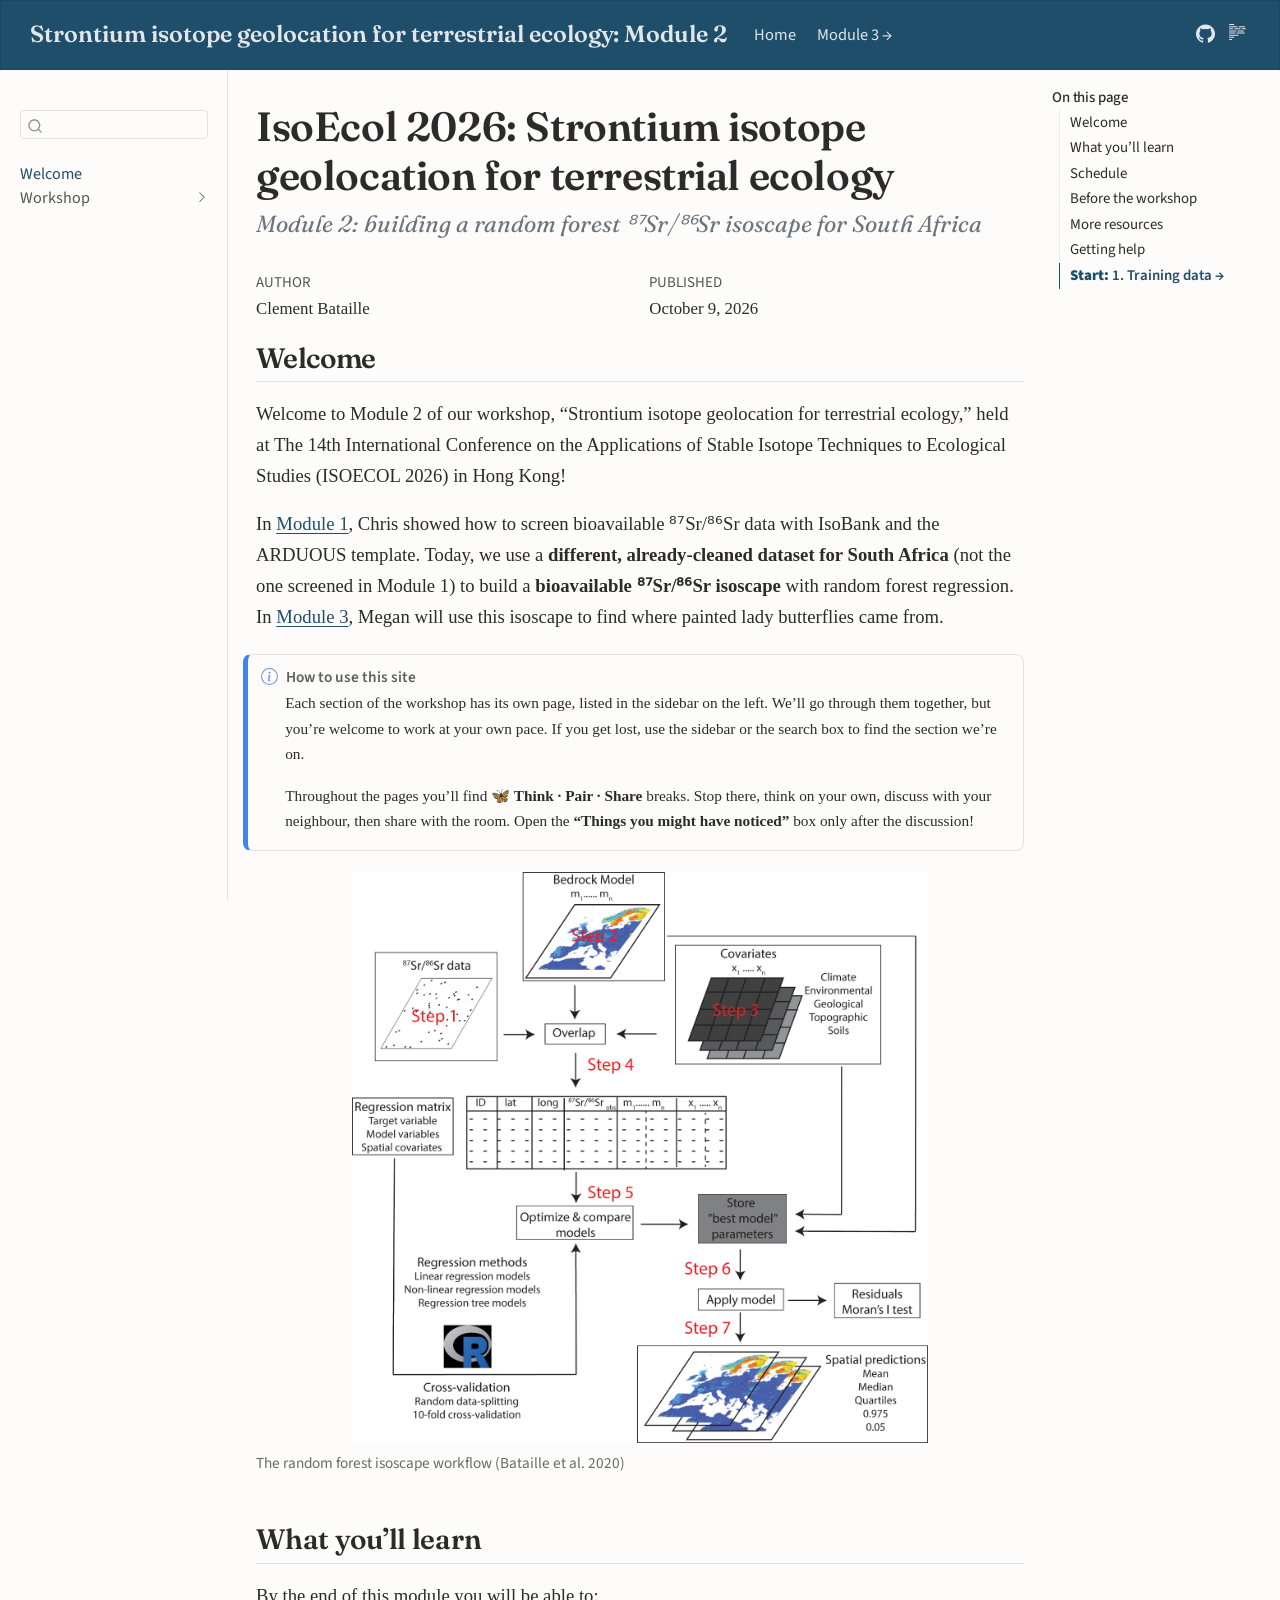
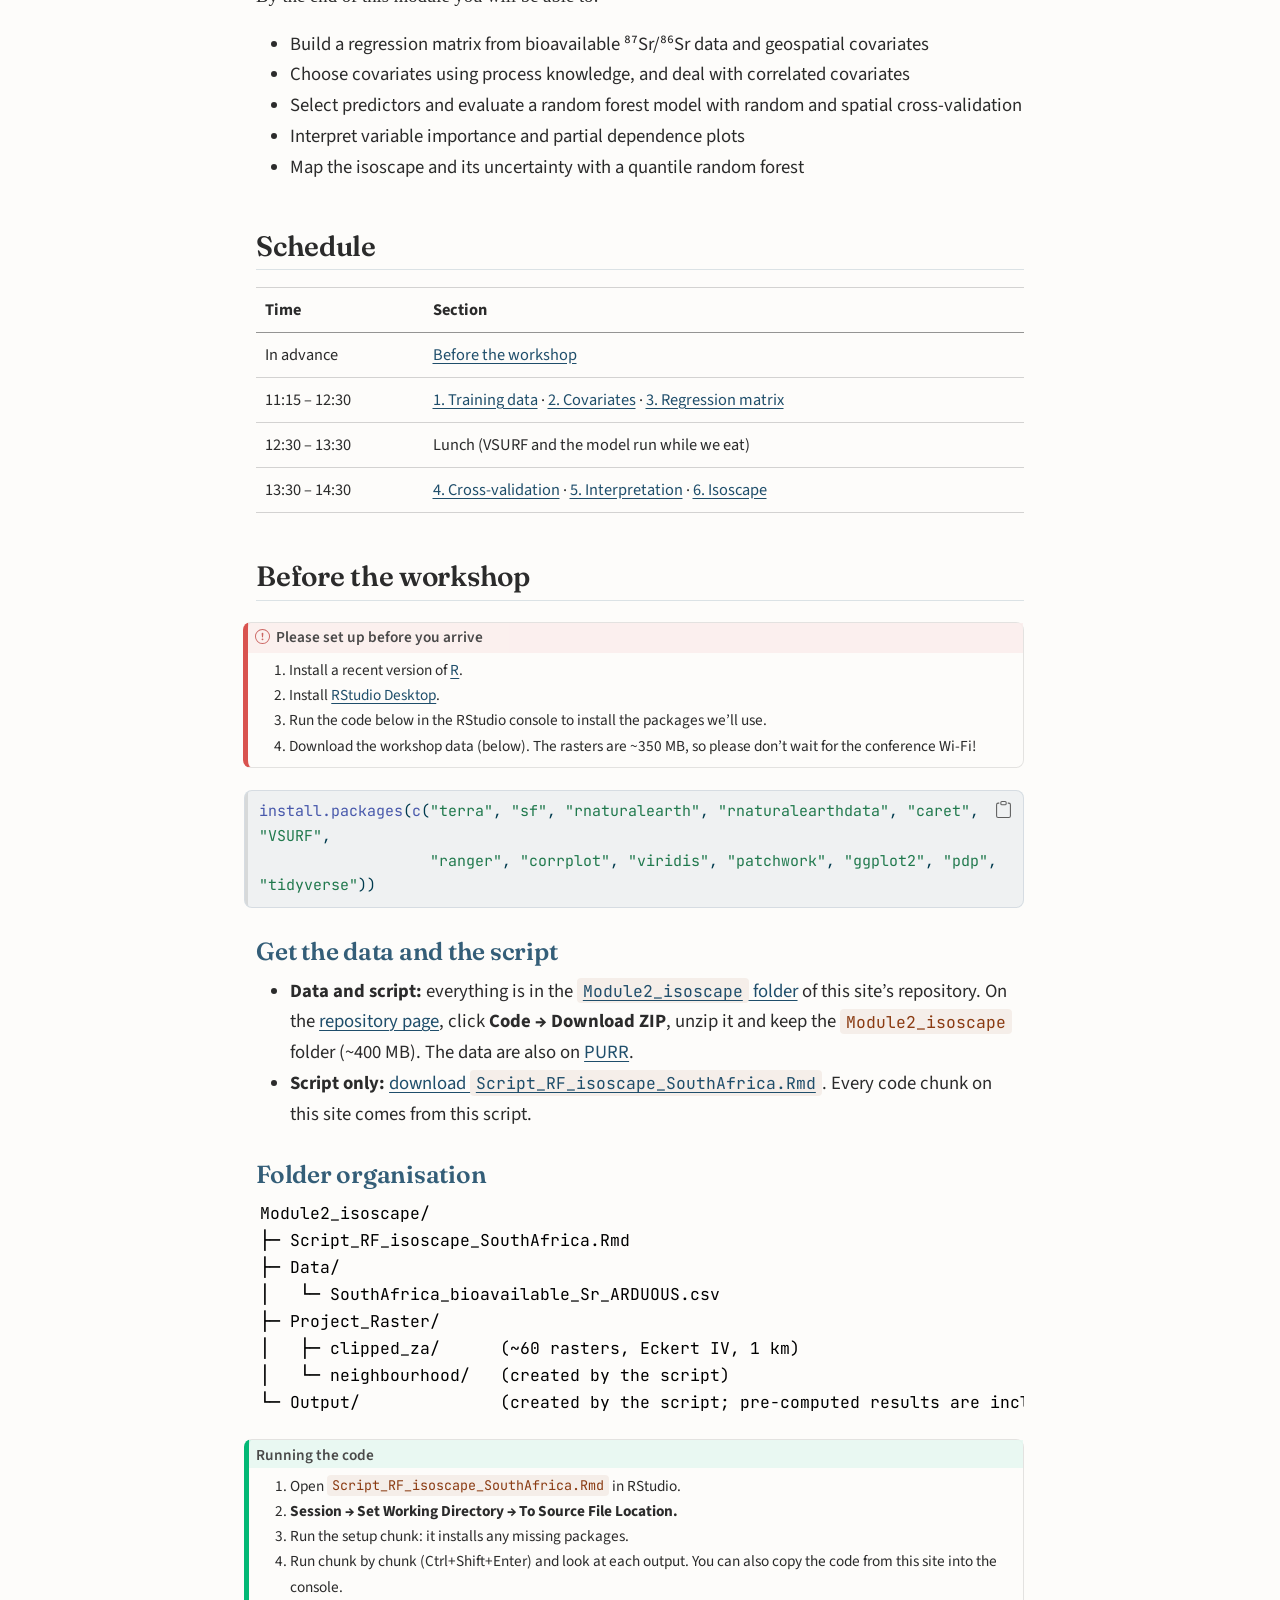
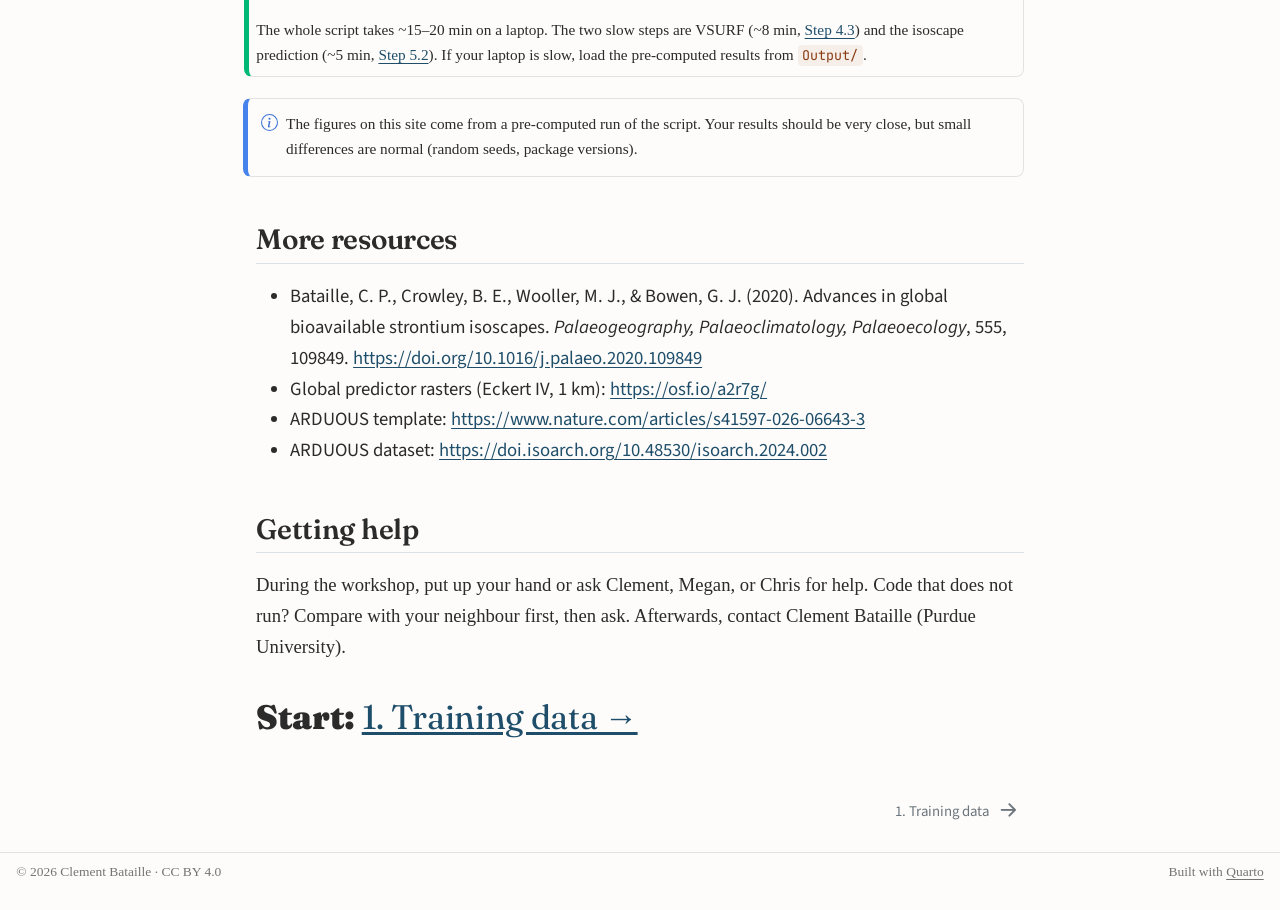
==== docs/index.html @ e9a9e2a6 "Clarify that Module 2 uses its own South Africa dataset, not the Module 1 product Link to Chris's Mo" ====
<!DOCTYPE html>
<html xmlns="http://www.w3.org/1999/xhtml" lang="en" xml:lang="en"><head>

<meta charset="utf-8">
<meta name="generator" content="quarto-1.6.42">

<meta name="viewport" content="width=device-width, initial-scale=1.0, user-scalable=yes">

<meta name="author" content="Clement Bataille">
<meta name="dcterms.date" content="2026-10-09">

<title>IsoEcol 2026: Strontium isotope geolocation for terrestrial ecology – Strontium isotope geolocation for terrestrial ecology: Module 2</title>
<style>
code{white-space: pre-wrap;}
span.smallcaps{font-variant: small-caps;}
div.columns{display: flex; gap: min(4vw, 1.5em);}
div.column{flex: auto; overflow-x: auto;}
div.hanging-indent{margin-left: 1.5em; text-indent: -1.5em;}
ul.task-list{list-style: none;}
ul.task-list li input[type="checkbox"] {
  width: 0.8em;
  margin: 0 0.8em 0.2em -1em; /* quarto-specific, see https://github.com/quarto-dev/quarto-cli/issues/4556 */ 
  vertical-align: middle;
}
/* CSS for syntax highlighting */
pre > code.sourceCode { white-space: pre; position: relative; }
pre > code.sourceCode > span { line-height: 1.25; }
pre > code.sourceCode > span:empty { height: 1.2em; }
.sourceCode { overflow: visible; }
code.sourceCode > span { color: inherit; text-decoration: inherit; }
div.sourceCode { margin: 1em 0; }
pre.sourceCode { margin: 0; }
@media screen {
div.sourceCode { overflow: auto; }
}
@media print {
pre > code.sourceCode { white-space: pre-wrap; }
pre > code.sourceCode > span { display: inline-block; text-indent: -5em; padding-left: 5em; }
}
pre.numberSource code
  { counter-reset: source-line 0; }
pre.numberSource code > span
  { position: relative; left: -4em; counter-increment: source-line; }
pre.numberSource code > span > a:first-child::before
  { content: counter(source-line);
    position: relative; left: -1em; text-align: right; vertical-align: baseline;
    border: none; display: inline-block;
    -webkit-touch-callout: none; -webkit-user-select: none;
    -khtml-user-select: none; -moz-user-select: none;
    -ms-user-select: none; user-select: none;
    padding: 0 4px; width: 4em;
  }
pre.numberSource { margin-left: 3em;  padding-left: 4px; }
div.sourceCode
  {   }
@media screen {
pre > code.sourceCode > span > a:first-child::before { text-decoration: underline; }
}
</style>


<script src="site_libs/quarto-nav/quarto-nav.js"></script>
<script src="site_libs/quarto-nav/headroom.min.js"></script>
<script src="site_libs/clipboard/clipboard.min.js"></script>
<script src="site_libs/quarto-search/autocomplete.umd.js"></script>
<script src="site_libs/quarto-search/fuse.min.js"></script>
<script src="site_libs/quarto-search/quarto-search.js"></script>
<meta name="quarto:offset" content="./">
<link href="./01-training-data.html" rel="next">
<script src="site_libs/quarto-html/quarto.js"></script>
<script src="site_libs/quarto-html/popper.min.js"></script>
<script src="site_libs/quarto-html/tippy.umd.min.js"></script>
<script src="site_libs/quarto-html/anchor.min.js"></script>
<link href="site_libs/quarto-html/tippy.css" rel="stylesheet">
<link href="site_libs/quarto-html/quarto-syntax-highlighting-b2d9fb69a705f84b18c767c904a7c72d.css" rel="stylesheet" id="quarto-text-highlighting-styles">
<script src="site_libs/bootstrap/bootstrap.min.js"></script>
<link href="site_libs/bootstrap/bootstrap-icons.css" rel="stylesheet">
<link href="site_libs/bootstrap/bootstrap-dd121cafd736c5863a85bf8f993591cf.min.css" rel="stylesheet" append-hash="true" id="quarto-bootstrap" data-mode="light">
<script src="site_libs/quarto-contrib/glightbox/glightbox.min.js"></script>
<link href="site_libs/quarto-contrib/glightbox/glightbox.min.css" rel="stylesheet">
<link href="site_libs/quarto-contrib/glightbox/lightbox.css" rel="stylesheet">
<script id="quarto-search-options" type="application/json">{
  "location": "sidebar",
  "copy-button": false,
  "collapse-after": 3,
  "panel-placement": "start",
  "type": "textbox",
  "limit": 50,
  "keyboard-shortcut": [
    "f",
    "/",
    "s"
  ],
  "language": {
    "search-no-results-text": "No results",
    "search-matching-documents-text": "matching documents",
    "search-copy-link-title": "Copy link to search",
    "search-hide-matches-text": "Hide additional matches",
    "search-more-match-text": "more match in this document",
    "search-more-matches-text": "more matches in this document",
    "search-clear-button-title": "Clear",
    "search-text-placeholder": "",
    "search-detached-cancel-button-title": "Cancel",
    "search-submit-button-title": "Submit",
    "search-label": "Search"
  }
}</script>
<style>html{ scroll-behavior: smooth; }</style>


</head>

<body class="nav-sidebar docked nav-fixed">

<div id="quarto-search-results"></div>
  <header id="quarto-header" class="headroom fixed-top">
    <nav class="navbar navbar-expand-lg " data-bs-theme="dark">
      <div class="navbar-container container-fluid">
      <div class="navbar-brand-container mx-auto">
    <a class="navbar-brand" href="./index.html">
    <span class="navbar-title">Strontium isotope geolocation for terrestrial ecology: Module 2</span>
    </a>
  </div>
          <button class="navbar-toggler" type="button" data-bs-toggle="collapse" data-bs-target="#navbarCollapse" aria-controls="navbarCollapse" role="menu" aria-expanded="false" aria-label="Toggle navigation" onclick="if (window.quartoToggleHeadroom) { window.quartoToggleHeadroom(); }">
  <span class="navbar-toggler-icon"></span>
</button>
          <div class="collapse navbar-collapse" id="navbarCollapse">
            <ul class="navbar-nav navbar-nav-scroll me-auto">
  <li class="nav-item">
    <a class="nav-link active" href="./index.html" aria-current="page"> 
<span class="menu-text">Home</span></a>
  </li>  
  <li class="nav-item">
    <a class="nav-link" href="https://meganreich.github.io/Isoecol2026_Srworkshop_P3/"> 
<span class="menu-text">Module 3 →</span></a>
  </li>  
</ul>
            <ul class="navbar-nav navbar-nav-scroll ms-auto">
  <li class="nav-item compact">
    <a class="nav-link" href="https://github.com/cbataill/Isoecol2026_Srworkshop_P2"> <i class="bi bi-github" role="img" aria-label="GitHub">
</i> 
<span class="menu-text"></span></a>
  </li>  
</ul>
          </div> <!-- /navcollapse -->
            <div class="quarto-navbar-tools">
  <a href="" class="quarto-reader-toggle quarto-navigation-tool px-1" onclick="window.quartoToggleReader(); return false;" title="Toggle reader mode">
  <div class="quarto-reader-toggle-btn">
  <i class="bi"></i>
  </div>
</a>
</div>
      </div> <!-- /container-fluid -->
    </nav>
  <nav class="quarto-secondary-nav">
    <div class="container-fluid d-flex">
      <button type="button" class="quarto-btn-toggle btn" data-bs-toggle="collapse" role="button" data-bs-target=".quarto-sidebar-collapse-item" aria-controls="quarto-sidebar" aria-expanded="false" aria-label="Toggle sidebar navigation" onclick="if (window.quartoToggleHeadroom) { window.quartoToggleHeadroom(); }">
        <i class="bi bi-layout-text-sidebar-reverse"></i>
      </button>
        <nav class="quarto-page-breadcrumbs" aria-label="breadcrumb"><ol class="breadcrumb"><li class="breadcrumb-item"><a href="./index.html">Welcome</a></li></ol></nav>
        <a class="flex-grow-1" role="navigation" data-bs-toggle="collapse" data-bs-target=".quarto-sidebar-collapse-item" aria-controls="quarto-sidebar" aria-expanded="false" aria-label="Toggle sidebar navigation" onclick="if (window.quartoToggleHeadroom) { window.quartoToggleHeadroom(); }">      
        </a>
      <button type="button" class="btn quarto-search-button" aria-label="Search" onclick="window.quartoOpenSearch();">
        <i class="bi bi-search"></i>
      </button>
    </div>
  </nav>
</header>
<!-- content -->
<div id="quarto-content" class="quarto-container page-columns page-rows-contents page-layout-article page-navbar">
<!-- sidebar -->
  <nav id="quarto-sidebar" class="sidebar collapse collapse-horizontal quarto-sidebar-collapse-item sidebar-navigation docked overflow-auto">
        <div class="mt-2 flex-shrink-0 align-items-center">
        <div class="sidebar-search">
        <div id="quarto-search" class="" title="Search"></div>
        </div>
        </div>
    <div class="sidebar-menu-container"> 
    <ul class="list-unstyled mt-1">
        <li class="sidebar-item">
  <div class="sidebar-item-container"> 
  <a href="./index.html" class="sidebar-item-text sidebar-link active">
 <span class="menu-text">Welcome</span></a>
  </div>
</li>
        <li class="sidebar-item sidebar-item-section">
      <div class="sidebar-item-container"> 
            <a class="sidebar-item-text sidebar-link text-start collapsed" data-bs-toggle="collapse" data-bs-target="#quarto-sidebar-section-1" role="navigation" aria-expanded="false">
 <span class="menu-text">Workshop</span></a>
          <a class="sidebar-item-toggle text-start collapsed" data-bs-toggle="collapse" data-bs-target="#quarto-sidebar-section-1" role="navigation" aria-expanded="false" aria-label="Toggle section">
            <i class="bi bi-chevron-right ms-2"></i>
          </a> 
      </div>
      <ul id="quarto-sidebar-section-1" class="collapse list-unstyled sidebar-section depth1 ">  
          <li class="sidebar-item">
  <div class="sidebar-item-container"> 
  <a href="./01-training-data.html" class="sidebar-item-text sidebar-link">
 <span class="menu-text">1. Training data</span></a>
  </div>
</li>
          <li class="sidebar-item">
  <div class="sidebar-item-container"> 
  <a href="./02-covariates.html" class="sidebar-item-text sidebar-link">
 <span class="menu-text">2. Covariates</span></a>
  </div>
</li>
          <li class="sidebar-item">
  <div class="sidebar-item-container"> 
  <a href="./03-regression-matrix.html" class="sidebar-item-text sidebar-link">
 <span class="menu-text">3. Regression matrix</span></a>
  </div>
</li>
          <li class="sidebar-item">
  <div class="sidebar-item-container"> 
  <a href="./04-cross-validation.html" class="sidebar-item-text sidebar-link">
 <span class="menu-text">4. Predictor selection and cross-validation</span></a>
  </div>
</li>
          <li class="sidebar-item">
  <div class="sidebar-item-container"> 
  <a href="./05-interpretation.html" class="sidebar-item-text sidebar-link">
 <span class="menu-text">5. Interpreting the model</span></a>
  </div>
</li>
          <li class="sidebar-item">
  <div class="sidebar-item-container"> 
  <a href="./06-isoscape.html" class="sidebar-item-text sidebar-link">
 <span class="menu-text">6. Isoscape and uncertainty</span></a>
  </div>
</li>
      </ul>
  </li>
    </ul>
    </div>
</nav>
<div id="quarto-sidebar-glass" class="quarto-sidebar-collapse-item" data-bs-toggle="collapse" data-bs-target=".quarto-sidebar-collapse-item"></div>
<!-- margin-sidebar -->
    <div id="quarto-margin-sidebar" class="sidebar margin-sidebar">
        <nav id="TOC" role="doc-toc" class="toc-active">
    <h2 id="toc-title">On this page</h2>
   
  <ul>
  <li><a href="#welcome" id="toc-welcome" class="nav-link active" data-scroll-target="#welcome">Welcome</a></li>
  <li><a href="#what-youll-learn" id="toc-what-youll-learn" class="nav-link" data-scroll-target="#what-youll-learn">What you’ll learn</a></li>
  <li><a href="#schedule" id="toc-schedule" class="nav-link" data-scroll-target="#schedule">Schedule</a></li>
  <li><a href="#before-the-workshop" id="toc-before-the-workshop" class="nav-link" data-scroll-target="#before-the-workshop">Before the workshop</a>
  <ul class="collapse">
  <li><a href="#get-the-data-and-the-script" id="toc-get-the-data-and-the-script" class="nav-link" data-scroll-target="#get-the-data-and-the-script">Get the data and the script</a></li>
  <li><a href="#folder-organisation" id="toc-folder-organisation" class="nav-link" data-scroll-target="#folder-organisation">Folder organisation</a></li>
  </ul></li>
  <li><a href="#more-resources" id="toc-more-resources" class="nav-link" data-scroll-target="#more-resources">More resources</a></li>
  <li><a href="#getting-help" id="toc-getting-help" class="nav-link" data-scroll-target="#getting-help">Getting help</a></li>
  <li><a href="#start-1.-training-data" id="toc-start-1.-training-data" class="nav-link" data-scroll-target="#start-1.-training-data"><strong>Start:</strong> 1. Training data →</a></li>
  </ul>
</nav>
    </div>
<!-- main -->
<main class="content" id="quarto-document-content">

<header id="title-block-header" class="quarto-title-block default">
<div class="quarto-title">
<h1 class="title">IsoEcol 2026: Strontium isotope geolocation for terrestrial ecology</h1>
<p class="subtitle lead">Module 2: building a random forest ⁸⁷Sr/⁸⁶Sr isoscape for South Africa</p>
</div>



<div class="quarto-title-meta">

    <div>
    <div class="quarto-title-meta-heading">Author</div>
    <div class="quarto-title-meta-contents">
             <p>Clement Bataille </p>
          </div>
  </div>
    
    <div>
    <div class="quarto-title-meta-heading">Published</div>
    <div class="quarto-title-meta-contents">
      <p class="date">October 9, 2026</p>
    </div>
  </div>
  
    
  </div>
  


</header>


<section id="welcome" class="level2">
<h2 class="anchored" data-anchor-id="welcome">Welcome</h2>
<p>Welcome to Module 2 of our workshop, “Strontium isotope geolocation for terrestrial ecology,” held at The 14th International Conference on the Applications of Stable Isotope Techniques to Ecological Studies (ISOECOL 2026) in Hong Kong!</p>
<p>In <a href="https://github.com/stantis/IsoEcolWorkshop2026">Module 1</a>, Chris showed how to screen bioavailable ⁸⁷Sr/⁸⁶Sr data with IsoBank and the ARDUOUS template. Today, we use a <strong>different, already-cleaned dataset for South Africa</strong> (not the one screened in Module 1) to build a <strong>bioavailable ⁸⁷Sr/⁸⁶Sr isoscape</strong> with random forest regression. In <a href="https://meganreich.github.io/Isoecol2026_Srworkshop_P3/">Module 3</a>, Megan will use this isoscape to find where painted lady butterflies came from.</p>
<div class="callout callout-style-simple callout-note callout-titled">
<div class="callout-header d-flex align-content-center">
<div class="callout-icon-container">
<i class="callout-icon"></i>
</div>
<div class="callout-title-container flex-fill">
How to use this site
</div>
</div>
<div class="callout-body-container callout-body">
<p>Each section of the workshop has its own page, listed in the sidebar on the left. We’ll go through them together, but you’re welcome to work at your own pace. If you get lost, use the sidebar or the search box to find the section we’re on.</p>
<p>Throughout the pages you’ll find <strong>🦋 Think · Pair · Share</strong> breaks. Stop there, think on your own, discuss with your neighbour, then share with the room. Open the <strong>“Things you might have noticed”</strong> box only after the discussion!</p>
</div>
</div>
<div class="quarto-figure quarto-figure-center">
<figure class="figure">
<p><a href="images/rf-workflow.png" class="lightbox" data-gallery="quarto-lightbox-gallery-1" title="The random forest isoscape workflow (Bataille et al.&nbsp;2020)"><img src="images/rf-workflow.png" class="img-fluid figure-img" style="width:75.0%" alt="The random forest isoscape workflow (Bataille et al.&nbsp;2020)"></a></p>
<figcaption>The random forest isoscape workflow (Bataille et al.&nbsp;2020)</figcaption>
</figure>
</div>
</section>
<section id="what-youll-learn" class="level2">
<h2 class="anchored" data-anchor-id="what-youll-learn">What you’ll learn</h2>
<p>By the end of this module you will be able to:</p>
<ul>
<li>Build a regression matrix from bioavailable ⁸⁷Sr/⁸⁶Sr data and geospatial covariates</li>
<li>Choose covariates using process knowledge, and deal with correlated covariates</li>
<li>Select predictors and evaluate a random forest model with random and spatial cross-validation</li>
<li>Interpret variable importance and partial dependence plots</li>
<li>Map the isoscape and its uncertainty with a quantile random forest</li>
</ul>
</section>
<section id="schedule" class="level2">
<h2 class="anchored" data-anchor-id="schedule">Schedule</h2>
<table class="caption-top table">
<thead>
<tr class="header">
<th>Time</th>
<th>Section</th>
</tr>
</thead>
<tbody>
<tr class="odd">
<td>In advance</td>
<td><a href="#before-the-workshop">Before the workshop</a></td>
</tr>
<tr class="even">
<td>11:15 – 12:30</td>
<td><a href="./01-training-data.html">1. Training data</a> · <a href="./02-covariates.html">2. Covariates</a> · <a href="./03-regression-matrix.html">3. Regression matrix</a></td>
</tr>
<tr class="odd">
<td>12:30 – 13:30</td>
<td>Lunch (VSURF and the model run while we eat)</td>
</tr>
<tr class="even">
<td>13:30 – 14:30</td>
<td><a href="./04-cross-validation.html">4. Cross-validation</a> · <a href="./05-interpretation.html">5. Interpretation</a> · <a href="./06-isoscape.html">6. Isoscape</a></td>
</tr>
</tbody>
</table>
</section>
<section id="before-the-workshop" class="level2">
<h2 class="anchored" data-anchor-id="before-the-workshop">Before the workshop</h2>
<div class="callout callout-style-default callout-important callout-titled">
<div class="callout-header d-flex align-content-center">
<div class="callout-icon-container">
<i class="callout-icon"></i>
</div>
<div class="callout-title-container flex-fill">
Please set up before you arrive
</div>
</div>
<div class="callout-body-container callout-body">
<ol type="1">
<li>Install a recent version of <a href="https://cran.r-project.org/">R</a>.</li>
<li>Install <a href="https://posit.co/download/rstudio-desktop/">RStudio Desktop</a>.</li>
<li>Run the code below in the RStudio console to install the packages we’ll use.</li>
<li>Download the workshop data (below). The rasters are ~350 MB, so please don’t wait for the conference Wi-Fi!</li>
</ol>
</div>
</div>
<div class="cell">
<div class="sourceCode cell-code" id="cb1"><pre class="sourceCode r code-with-copy"><code class="sourceCode r"><span id="cb1-1"><a href="#cb1-1" aria-hidden="true" tabindex="-1"></a><span class="fu">install.packages</span>(<span class="fu">c</span>(<span class="st">"terra"</span>, <span class="st">"sf"</span>, <span class="st">"rnaturalearth"</span>, <span class="st">"rnaturalearthdata"</span>, <span class="st">"caret"</span>, <span class="st">"VSURF"</span>,</span>
<span id="cb1-2"><a href="#cb1-2" aria-hidden="true" tabindex="-1"></a>                   <span class="st">"ranger"</span>, <span class="st">"corrplot"</span>, <span class="st">"viridis"</span>, <span class="st">"patchwork"</span>, <span class="st">"ggplot2"</span>, <span class="st">"pdp"</span>, <span class="st">"tidyverse"</span>))</span></code><button title="Copy to Clipboard" class="code-copy-button"><i class="bi"></i></button></pre></div>
</div>
<section id="get-the-data-and-the-script" class="level3">
<h3 class="anchored" data-anchor-id="get-the-data-and-the-script">Get the data and the script</h3>
<ul>
<li><strong>Data and script:</strong> everything is in the <a href="https://github.com/cbataill/Isoecol2026_Srworkshop_P2/tree/master/Module2_isoscape"><code>Module2_isoscape</code> folder</a> of this site’s repository. On the <a href="https://github.com/cbataill/Isoecol2026_Srworkshop_P2">repository page</a>, click <strong>Code → Download ZIP</strong>, unzip it and keep the <code>Module2_isoscape</code> folder (~400 MB). The data are also on <a href="https://purr.purdue.edu/projects/isoecol2026srwo/info">PURR</a>.</li>
<li><strong>Script only:</strong> <a href="files/Script_RF_isoscape_SouthAfrica.Rmd">download <code>Script_RF_isoscape_SouthAfrica.Rmd</code></a>. Every code chunk on this site comes from this script.</li>
</ul>
</section>
<section id="folder-organisation" class="level3">
<h3 class="anchored" data-anchor-id="folder-organisation">Folder organisation</h3>
<pre><code>Module2_isoscape/
├─ Script_RF_isoscape_SouthAfrica.Rmd
├─ Data/
│   └─ SouthAfrica_bioavailable_Sr_ARDUOUS.csv
├─ Project_Raster/
│   ├─ clipped_za/      (~60 rasters, Eckert IV, 1 km)
│   └─ neighbourhood/   (created by the script)
└─ Output/              (created by the script; pre-computed results are included)</code></pre>
<div class="callout callout-style-default callout-tip no-icon callout-titled">
<div class="callout-header d-flex align-content-center">
<div class="callout-icon-container">
<i class="callout-icon no-icon"></i>
</div>
<div class="callout-title-container flex-fill">
Running the code
</div>
</div>
<div class="callout-body-container callout-body">
<ol type="1">
<li>Open <code>Script_RF_isoscape_SouthAfrica.Rmd</code> in RStudio.</li>
<li><strong>Session → Set Working Directory → To Source File Location.</strong></li>
<li>Run the setup chunk: it installs any missing packages.</li>
<li>Run chunk by chunk (Ctrl+Shift+Enter) and look at each output. You can also copy the code from this site into the console.</li>
</ol>
<p>The whole script takes ~15–20 min on a laptop. The two slow steps are VSURF (~8 min, <a href="./04-cross-validation.html#step-4.3-predictor-selection-with-vsurf">Step 4.3</a>) and the isoscape prediction (~5 min, <a href="./06-isoscape.html">Step 5.2</a>). If your laptop is slow, load the pre-computed results from <code>Output/</code>.</p>
</div>
</div>
<div class="callout callout-style-simple callout-note">
<div class="callout-body d-flex">
<div class="callout-icon-container">
<i class="callout-icon"></i>
</div>
<div class="callout-body-container">
<p>The figures on this site come from a pre-computed run of the script. Your results should be very close, but small differences are normal (random seeds, package versions).</p>
</div>
</div>
</div>
</section>
</section>
<section id="more-resources" class="level2">
<h2 class="anchored" data-anchor-id="more-resources">More resources</h2>
<ul>
<li>Bataille, C. P., Crowley, B. E., Wooller, M. J., &amp; Bowen, G. J. (2020). Advances in global bioavailable strontium isoscapes. <em>Palaeogeography, Palaeoclimatology, Palaeoecology</em>, 555, 109849. <a href="https://doi.org/10.1016/j.palaeo.2020.109849" class="uri">https://doi.org/10.1016/j.palaeo.2020.109849</a></li>
<li>Global predictor rasters (Eckert IV, 1 km): <a href="https://osf.io/a2r7g/" class="uri">https://osf.io/a2r7g/</a></li>
<li>ARDUOUS template: <a href="https://www.nature.com/articles/s41597-026-06643-3" class="uri">https://www.nature.com/articles/s41597-026-06643-3</a></li>
<li>ARDUOUS dataset: <a href="https://doi.isoarch.org/10.48530/isoarch.2024.002" class="uri">https://doi.isoarch.org/10.48530/isoarch.2024.002</a></li>
</ul>
</section>
<section id="getting-help" class="level2">
<h2 class="anchored" data-anchor-id="getting-help">Getting help</h2>
<p>During the workshop, put up your hand or ask Clement, Megan, or Chris for help. Code that does not run? Compare with your neighbour first, then ask. Afterwards, contact Clement Bataille (Purdue University).</p>
</section>
<section id="start-1.-training-data" class="level1">
<h1><strong>Start:</strong> <a href="./01-training-data.html">1. Training data →</a></h1>


</section>

<a onclick="window.scrollTo(0, 0); return false;" role="button" id="quarto-back-to-top"><i class="bi bi-arrow-up"></i> Back to top</a></main> <!-- /main -->
<script id="quarto-html-after-body" type="application/javascript">
window.document.addEventListener("DOMContentLoaded", function (event) {
  const toggleBodyColorMode = (bsSheetEl) => {
    const mode = bsSheetEl.getAttribute("data-mode");
    const bodyEl = window.document.querySelector("body");
    if (mode === "dark") {
      bodyEl.classList.add("quarto-dark");
      bodyEl.classList.remove("quarto-light");
    } else {
      bodyEl.classList.add("quarto-light");
      bodyEl.classList.remove("quarto-dark");
    }
  }
  const toggleBodyColorPrimary = () => {
    const bsSheetEl = window.document.querySelector("link#quarto-bootstrap");
    if (bsSheetEl) {
      toggleBodyColorMode(bsSheetEl);
    }
  }
  toggleBodyColorPrimary();  
  const icon = "";
  const anchorJS = new window.AnchorJS();
  anchorJS.options = {
    placement: 'right',
    icon: icon
  };
  anchorJS.add('.anchored');
  const isCodeAnnotation = (el) => {
    for (const clz of el.classList) {
      if (clz.startsWith('code-annotation-')) {                     
        return true;
      }
    }
    return false;
  }
  const onCopySuccess = function(e) {
    // button target
    const button = e.trigger;
    // don't keep focus
    button.blur();
    // flash "checked"
    button.classList.add('code-copy-button-checked');
    var currentTitle = button.getAttribute("title");
    button.setAttribute("title", "Copied!");
    let tooltip;
    if (window.bootstrap) {
      button.setAttribute("data-bs-toggle", "tooltip");
      button.setAttribute("data-bs-placement", "left");
      button.setAttribute("data-bs-title", "Copied!");
      tooltip = new bootstrap.Tooltip(button, 
        { trigger: "manual", 
          customClass: "code-copy-button-tooltip",
          offset: [0, -8]});
      tooltip.show();    
    }
    setTimeout(function() {
      if (tooltip) {
        tooltip.hide();
        button.removeAttribute("data-bs-title");
        button.removeAttribute("data-bs-toggle");
        button.removeAttribute("data-bs-placement");
      }
      button.setAttribute("title", currentTitle);
      button.classList.remove('code-copy-button-checked');
    }, 1000);
    // clear code selection
    e.clearSelection();
  }
  const getTextToCopy = function(trigger) {
      const codeEl = trigger.previousElementSibling.cloneNode(true);
      for (const childEl of codeEl.children) {
        if (isCodeAnnotation(childEl)) {
          childEl.remove();
        }
      }
      return codeEl.innerText;
  }
  const clipboard = new window.ClipboardJS('.code-copy-button:not([data-in-quarto-modal])', {
    text: getTextToCopy
  });
  clipboard.on('success', onCopySuccess);
  if (window.document.getElementById('quarto-embedded-source-code-modal')) {
    const clipboardModal = new window.ClipboardJS('.code-copy-button[data-in-quarto-modal]', {
      text: getTextToCopy,
      container: window.document.getElementById('quarto-embedded-source-code-modal')
    });
    clipboardModal.on('success', onCopySuccess);
  }
    var localhostRegex = new RegExp(/^(?:http|https):\/\/localhost\:?[0-9]*\//);
    var mailtoRegex = new RegExp(/^mailto:/);
      var filterRegex = new RegExp("https:\/\/cbataill\.github\.io\/Isoecol2026_Srworkshop_P2");
    var isInternal = (href) => {
        return filterRegex.test(href) || localhostRegex.test(href) || mailtoRegex.test(href);
    }
    // Inspect non-navigation links and adorn them if external
 	var links = window.document.querySelectorAll('a[href]:not(.nav-link):not(.navbar-brand):not(.toc-action):not(.sidebar-link):not(.sidebar-item-toggle):not(.pagination-link):not(.no-external):not([aria-hidden]):not(.dropdown-item):not(.quarto-navigation-tool):not(.about-link)');
    for (var i=0; i<links.length; i++) {
      const link = links[i];
      if (!isInternal(link.href)) {
        // undo the damage that might have been done by quarto-nav.js in the case of
        // links that we want to consider external
        if (link.dataset.originalHref !== undefined) {
          link.href = link.dataset.originalHref;
        }
      }
    }
  function tippyHover(el, contentFn, onTriggerFn, onUntriggerFn) {
    const config = {
      allowHTML: true,
      maxWidth: 500,
      delay: 100,
      arrow: false,
      appendTo: function(el) {
          return el.parentElement;
      },
      interactive: true,
      interactiveBorder: 10,
      theme: 'quarto',
      placement: 'bottom-start',
    };
    if (contentFn) {
      config.content = contentFn;
    }
    if (onTriggerFn) {
      config.onTrigger = onTriggerFn;
    }
    if (onUntriggerFn) {
      config.onUntrigger = onUntriggerFn;
    }
    window.tippy(el, config); 
  }
  const noterefs = window.document.querySelectorAll('a[role="doc-noteref"]');
  for (var i=0; i<noterefs.length; i++) {
    const ref = noterefs[i];
    tippyHover(ref, function() {
      // use id or data attribute instead here
      let href = ref.getAttribute('data-footnote-href') || ref.getAttribute('href');
      try { href = new URL(href).hash; } catch {}
      const id = href.replace(/^#\/?/, "");
      const note = window.document.getElementById(id);
      if (note) {
        return note.innerHTML;
      } else {
        return "";
      }
    });
  }
  const xrefs = window.document.querySelectorAll('a.quarto-xref');
  const processXRef = (id, note) => {
    // Strip column container classes
    const stripColumnClz = (el) => {
      el.classList.remove("page-full", "page-columns");
      if (el.children) {
        for (const child of el.children) {
          stripColumnClz(child);
        }
      }
    }
    stripColumnClz(note)
    if (id === null || id.startsWith('sec-')) {
      // Special case sections, only their first couple elements
      const container = document.createElement("div");
      if (note.children && note.children.length > 2) {
        container.appendChild(note.children[0].cloneNode(true));
        for (let i = 1; i < note.children.length; i++) {
          const child = note.children[i];
          if (child.tagName === "P" && child.innerText === "") {
            continue;
          } else {
            container.appendChild(child.cloneNode(true));
            break;
          }
        }
        if (window.Quarto?.typesetMath) {
          window.Quarto.typesetMath(container);
        }
        return container.innerHTML
      } else {
        if (window.Quarto?.typesetMath) {
          window.Quarto.typesetMath(note);
        }
        return note.innerHTML;
      }
    } else {
      // Remove any anchor links if they are present
      const anchorLink = note.querySelector('a.anchorjs-link');
      if (anchorLink) {
        anchorLink.remove();
      }
      if (window.Quarto?.typesetMath) {
        window.Quarto.typesetMath(note);
      }
      if (note.classList.contains("callout")) {
        return note.outerHTML;
      } else {
        return note.innerHTML;
      }
    }
  }
  for (var i=0; i<xrefs.length; i++) {
    const xref = xrefs[i];
    tippyHover(xref, undefined, function(instance) {
      instance.disable();
      let url = xref.getAttribute('href');
      let hash = undefined; 
      if (url.startsWith('#')) {
        hash = url;
      } else {
        try { hash = new URL(url).hash; } catch {}
      }
      if (hash) {
        const id = hash.replace(/^#\/?/, "");
        const note = window.document.getElementById(id);
        if (note !== null) {
          try {
            const html = processXRef(id, note.cloneNode(true));
            instance.setContent(html);
          } finally {
            instance.enable();
            instance.show();
          }
        } else {
          // See if we can fetch this
          fetch(url.split('#')[0])
          .then(res => res.text())
          .then(html => {
            const parser = new DOMParser();
            const htmlDoc = parser.parseFromString(html, "text/html");
            const note = htmlDoc.getElementById(id);
            if (note !== null) {
              const html = processXRef(id, note);
              instance.setContent(html);
            } 
          }).finally(() => {
            instance.enable();
            instance.show();
          });
        }
      } else {
        // See if we can fetch a full url (with no hash to target)
        // This is a special case and we should probably do some content thinning / targeting
        fetch(url)
        .then(res => res.text())
        .then(html => {
          const parser = new DOMParser();
          const htmlDoc = parser.parseFromString(html, "text/html");
          const note = htmlDoc.querySelector('main.content');
          if (note !== null) {
            // This should only happen for chapter cross references
            // (since there is no id in the URL)
            // remove the first header
            if (note.children.length > 0 && note.children[0].tagName === "HEADER") {
              note.children[0].remove();
            }
            const html = processXRef(null, note);
            instance.setContent(html);
          } 
        }).finally(() => {
          instance.enable();
          instance.show();
        });
      }
    }, function(instance) {
    });
  }
      let selectedAnnoteEl;
      const selectorForAnnotation = ( cell, annotation) => {
        let cellAttr = 'data-code-cell="' + cell + '"';
        let lineAttr = 'data-code-annotation="' +  annotation + '"';
        const selector = 'span[' + cellAttr + '][' + lineAttr + ']';
        return selector;
      }
      const selectCodeLines = (annoteEl) => {
        const doc = window.document;
        const targetCell = annoteEl.getAttribute("data-target-cell");
        const targetAnnotation = annoteEl.getAttribute("data-target-annotation");
        const annoteSpan = window.document.querySelector(selectorForAnnotation(targetCell, targetAnnotation));
        const lines = annoteSpan.getAttribute("data-code-lines").split(",");
        const lineIds = lines.map((line) => {
          return targetCell + "-" + line;
        })
        let top = null;
        let height = null;
        let parent = null;
        if (lineIds.length > 0) {
            //compute the position of the single el (top and bottom and make a div)
            const el = window.document.getElementById(lineIds[0]);
            top = el.offsetTop;
            height = el.offsetHeight;
            parent = el.parentElement.parentElement;
          if (lineIds.length > 1) {
            const lastEl = window.document.getElementById(lineIds[lineIds.length - 1]);
            const bottom = lastEl.offsetTop + lastEl.offsetHeight;
            height = bottom - top;
          }
          if (top !== null && height !== null && parent !== null) {
            // cook up a div (if necessary) and position it 
            let div = window.document.getElementById("code-annotation-line-highlight");
            if (div === null) {
              div = window.document.createElement("div");
              div.setAttribute("id", "code-annotation-line-highlight");
              div.style.position = 'absolute';
              parent.appendChild(div);
            }
            div.style.top = top - 2 + "px";
            div.style.height = height + 4 + "px";
            div.style.left = 0;
            let gutterDiv = window.document.getElementById("code-annotation-line-highlight-gutter");
            if (gutterDiv === null) {
              gutterDiv = window.document.createElement("div");
              gutterDiv.setAttribute("id", "code-annotation-line-highlight-gutter");
              gutterDiv.style.position = 'absolute';
              const codeCell = window.document.getElementById(targetCell);
              const gutter = codeCell.querySelector('.code-annotation-gutter');
              gutter.appendChild(gutterDiv);
            }
            gutterDiv.style.top = top - 2 + "px";
            gutterDiv.style.height = height + 4 + "px";
          }
          selectedAnnoteEl = annoteEl;
        }
      };
      const unselectCodeLines = () => {
        const elementsIds = ["code-annotation-line-highlight", "code-annotation-line-highlight-gutter"];
        elementsIds.forEach((elId) => {
          const div = window.document.getElementById(elId);
          if (div) {
            div.remove();
          }
        });
        selectedAnnoteEl = undefined;
      };
        // Handle positioning of the toggle
    window.addEventListener(
      "resize",
      throttle(() => {
        elRect = undefined;
        if (selectedAnnoteEl) {
          selectCodeLines(selectedAnnoteEl);
        }
      }, 10)
    );
    function throttle(fn, ms) {
    let throttle = false;
    let timer;
      return (...args) => {
        if(!throttle) { // first call gets through
            fn.apply(this, args);
            throttle = true;
        } else { // all the others get throttled
            if(timer) clearTimeout(timer); // cancel #2
            timer = setTimeout(() => {
              fn.apply(this, args);
              timer = throttle = false;
            }, ms);
        }
      };
    }
      // Attach click handler to the DT
      const annoteDls = window.document.querySelectorAll('dt[data-target-cell]');
      for (const annoteDlNode of annoteDls) {
        annoteDlNode.addEventListener('click', (event) => {
          const clickedEl = event.target;
          if (clickedEl !== selectedAnnoteEl) {
            unselectCodeLines();
            const activeEl = window.document.querySelector('dt[data-target-cell].code-annotation-active');
            if (activeEl) {
              activeEl.classList.remove('code-annotation-active');
            }
            selectCodeLines(clickedEl);
            clickedEl.classList.add('code-annotation-active');
          } else {
            // Unselect the line
            unselectCodeLines();
            clickedEl.classList.remove('code-annotation-active');
          }
        });
      }
  const findCites = (el) => {
    const parentEl = el.parentElement;
    if (parentEl) {
      const cites = parentEl.dataset.cites;
      if (cites) {
        return {
          el,
          cites: cites.split(' ')
        };
      } else {
        return findCites(el.parentElement)
      }
    } else {
      return undefined;
    }
  };
  var bibliorefs = window.document.querySelectorAll('a[role="doc-biblioref"]');
  for (var i=0; i<bibliorefs.length; i++) {
    const ref = bibliorefs[i];
    const citeInfo = findCites(ref);
    if (citeInfo) {
      tippyHover(citeInfo.el, function() {
        var popup = window.document.createElement('div');
        citeInfo.cites.forEach(function(cite) {
          var citeDiv = window.document.createElement('div');
          citeDiv.classList.add('hanging-indent');
          citeDiv.classList.add('csl-entry');
          var biblioDiv = window.document.getElementById('ref-' + cite);
          if (biblioDiv) {
            citeDiv.innerHTML = biblioDiv.innerHTML;
          }
          popup.appendChild(citeDiv);
        });
        return popup.innerHTML;
      });
    }
  }
});
</script>
<nav class="page-navigation">
  <div class="nav-page nav-page-previous">
  </div>
  <div class="nav-page nav-page-next">
      <a href="./01-training-data.html" class="pagination-link" aria-label="1. Training data">
        <span class="nav-page-text">1. Training data</span> <i class="bi bi-arrow-right-short"></i>
      </a>
  </div>
</nav>
</div> <!-- /content -->
<footer class="footer">
  <div class="nav-footer">
    <div class="nav-footer-left">
<p>© 2026 Clement Bataille · CC BY 4.0</p>
</div>   
    <div class="nav-footer-center">
      &nbsp;
    </div>
    <div class="nav-footer-right">
<p>Built with <a href="https://quarto.org">Quarto</a></p>
</div>
  </div>
</footer>
<script>var lightboxQuarto = GLightbox({"closeEffect":"zoom","descPosition":"bottom","loop":false,"openEffect":"zoom","selector":".lightbox"});
(function() {
  let previousOnload = window.onload;
  window.onload = () => {
    if (previousOnload) {
      previousOnload();
    }
    lightboxQuarto.on('slide_before_load', (data) => {
      const { slideIndex, slideNode, slideConfig, player, trigger } = data;
      const href = trigger.getAttribute('href');
      if (href !== null) {
        const imgEl = window.document.querySelector(`a[href="${href}"] img`);
        if (imgEl !== null) {
          const srcAttr = imgEl.getAttribute("src");
          if (srcAttr && srcAttr.startsWith("data:")) {
            slideConfig.href = srcAttr;
          }
        }
      } 
    });
  
    lightboxQuarto.on('slide_after_load', (data) => {
      const { slideIndex, slideNode, slideConfig, player, trigger } = data;
      if (window.Quarto?.typesetMath) {
        window.Quarto.typesetMath(slideNode);
      }
    });
  
  };
  
})();
          </script>




<script src="site_libs/quarto-html/zenscroll-min.js"></script>
</body></html>
---- docs/site_libs/quarto-html/tippy.css ----
.tippy-box[data-animation=fade][data-state=hidden]{opacity:0}[data-tippy-root]{max-width:calc(100vw - 10px)}.tippy-box{position:relative;background-color:#333;color:#fff;border-radius:4px;font-size:14px;line-height:1.4;white-space:normal;outline:0;transition-property:transform,visibility,opacity}.tippy-box[data-placement^=top]>.tippy-arrow{bottom:0}.tippy-box[data-placement^=top]>.tippy-arrow:before{bottom:-7px;left:0;border-width:8px 8px 0;border-top-color:initial;transform-origin:center top}.tippy-box[data-placement^=bottom]>.tippy-arrow{top:0}.tippy-box[data-placement^=bottom]>.tippy-arrow:before{top:-7px;left:0;border-width:0 8px 8px;border-bottom-color:initial;transform-origin:center bottom}.tippy-box[data-placement^=left]>.tippy-arrow{right:0}.tippy-box[data-placement^=left]>.tippy-arrow:before{border-width:8px 0 8px 8px;border-left-color:initial;right:-7px;transform-origin:center left}.tippy-box[data-placement^=right]>.tippy-arrow{left:0}.tippy-box[data-placement^=right]>.tippy-arrow:before{left:-7px;border-width:8px 8px 8px 0;border-right-color:initial;transform-origin:center right}.tippy-box[data-inertia][data-state=visible]{transition-timing-function:cubic-bezier(.54,1.5,.38,1.11)}.tippy-arrow{width:16px;height:16px;color:#333}.tippy-arrow:before{content:"";position:absolute;border-color:transparent;border-style:solid}.tippy-content{position:relative;padding:5px 9px;z-index:1}
---- docs/site_libs/quarto-html/quarto-syntax-highlighting-b2d9fb69a705f84b18c767c904a7c72d.css ----
/* quarto syntax highlight colors */
:root {
  --quarto-hl-ot-color: #003B4F;
  --quarto-hl-at-color: #657422;
  --quarto-hl-ss-color: #20794D;
  --quarto-hl-an-color: #5E5E5E;
  --quarto-hl-fu-color: #4758AB;
  --quarto-hl-st-color: #20794D;
  --quarto-hl-cf-color: #003B4F;
  --quarto-hl-op-color: #5E5E5E;
  --quarto-hl-er-color: #AD0000;
  --quarto-hl-bn-color: #AD0000;
  --quarto-hl-al-color: #AD0000;
  --quarto-hl-va-color: #111111;
  --quarto-hl-bu-color: inherit;
  --quarto-hl-ex-color: inherit;
  --quarto-hl-pp-color: #AD0000;
  --quarto-hl-in-color: #5E5E5E;
  --quarto-hl-vs-color: #20794D;
  --quarto-hl-wa-color: #5E5E5E;
  --quarto-hl-do-color: #5E5E5E;
  --quarto-hl-im-color: #00769E;
  --quarto-hl-ch-color: #20794D;
  --quarto-hl-dt-color: #AD0000;
  --quarto-hl-fl-color: #AD0000;
  --quarto-hl-co-color: #5E5E5E;
  --quarto-hl-cv-color: #5E5E5E;
  --quarto-hl-cn-color: #8f5902;
  --quarto-hl-sc-color: #5E5E5E;
  --quarto-hl-dv-color: #AD0000;
  --quarto-hl-kw-color: #003B4F;
}

/* other quarto variables */
:root {
  --quarto-font-monospace: "JetBrains Mono", SFMono-Regular, Menlo, monospace;
}

pre > code.sourceCode > span {
  color: #003B4F;
}

code span {
  color: #003B4F;
}

code.sourceCode > span {
  color: #003B4F;
}

div.sourceCode,
div.sourceCode pre.sourceCode {
  color: #003B4F;
}

code span.ot {
  color: #003B4F;
  font-style: inherit;
}

code span.at {
  color: #657422;
  font-style: inherit;
}

code span.ss {
  color: #20794D;
  font-style: inherit;
}

code span.an {
  color: #5E5E5E;
  font-style: inherit;
}

code span.fu {
  color: #4758AB;
  font-style: inherit;
}

code span.st {
  color: #20794D;
  font-style: inherit;
}

code span.cf {
  color: #003B4F;
  font-weight: bold;
  font-style: inherit;
}

code span.op {
  color: #5E5E5E;
  font-style: inherit;
}

code span.er {
  color: #AD0000;
  font-style: inherit;
}

code span.bn {
  color: #AD0000;
  font-style: inherit;
}

code span.al {
  color: #AD0000;
  font-style: inherit;
}

code span.va {
  color: #111111;
  font-style: inherit;
}

code span.bu {
  font-style: inherit;
}

code span.ex {
  font-style: inherit;
}

code span.pp {
  color: #AD0000;
  font-style: inherit;
}

code span.in {
  color: #5E5E5E;
  font-style: inherit;
}

code span.vs {
  color: #20794D;
  font-style: inherit;
}

code span.wa {
  color: #5E5E5E;
  font-style: italic;
}

code span.do {
  color: #5E5E5E;
  font-style: italic;
}

code span.im {
  color: #00769E;
  font-style: inherit;
}

code span.ch {
  color: #20794D;
  font-style: inherit;
}

code span.dt {
  color: #AD0000;
  font-style: inherit;
}

code span.fl {
  color: #AD0000;
  font-style: inherit;
}

code span.co {
  color: #5E5E5E;
  font-style: inherit;
}

code span.cv {
  color: #5E5E5E;
  font-style: italic;
}

code span.cn {
  color: #8f5902;
  font-style: inherit;
}

code span.sc {
  color: #5E5E5E;
  font-style: inherit;
}

code span.dv {
  color: #AD0000;
  font-style: inherit;
}

code span.kw {
  color: #003B4F;
  font-weight: bold;
  font-style: inherit;
}

.prevent-inlining {
  content: "</";
}

/*# sourceMappingURL=26f6fb3147b9abe657d599d6e3d10e4a.css.map */
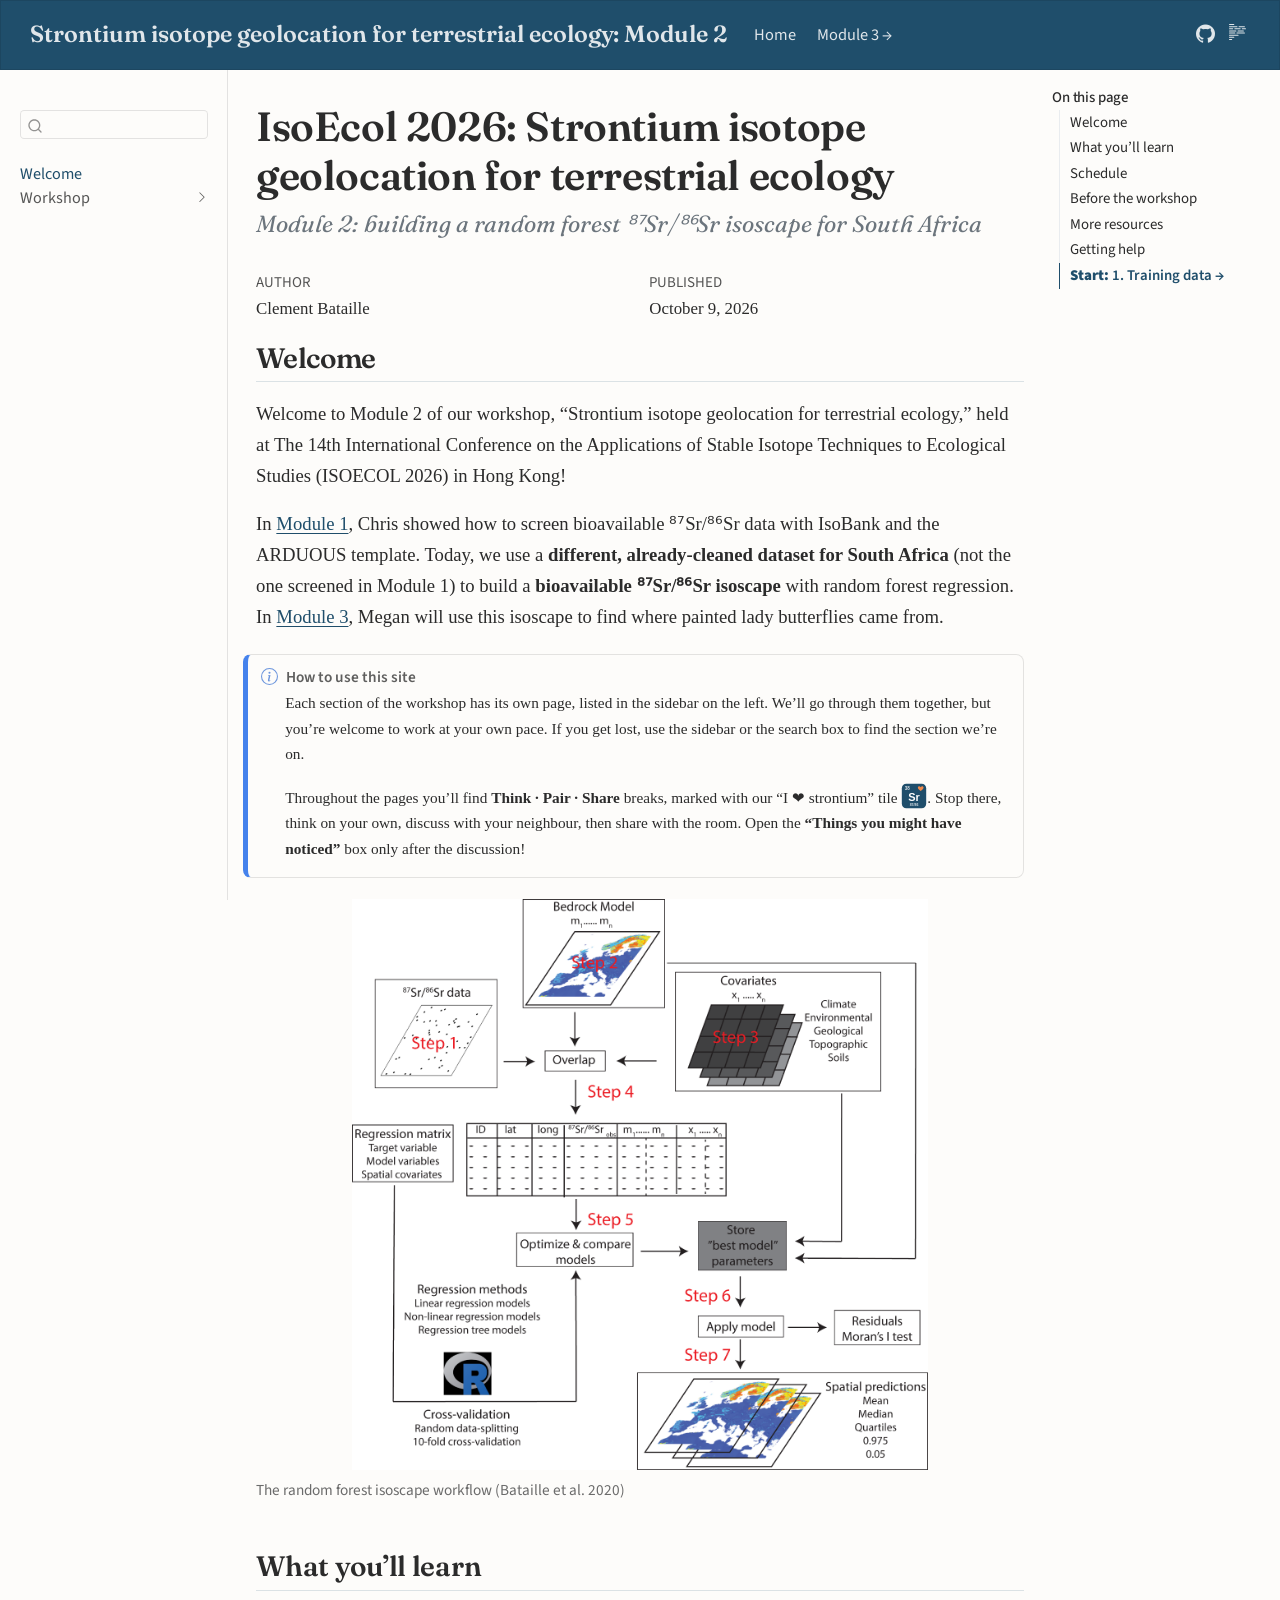
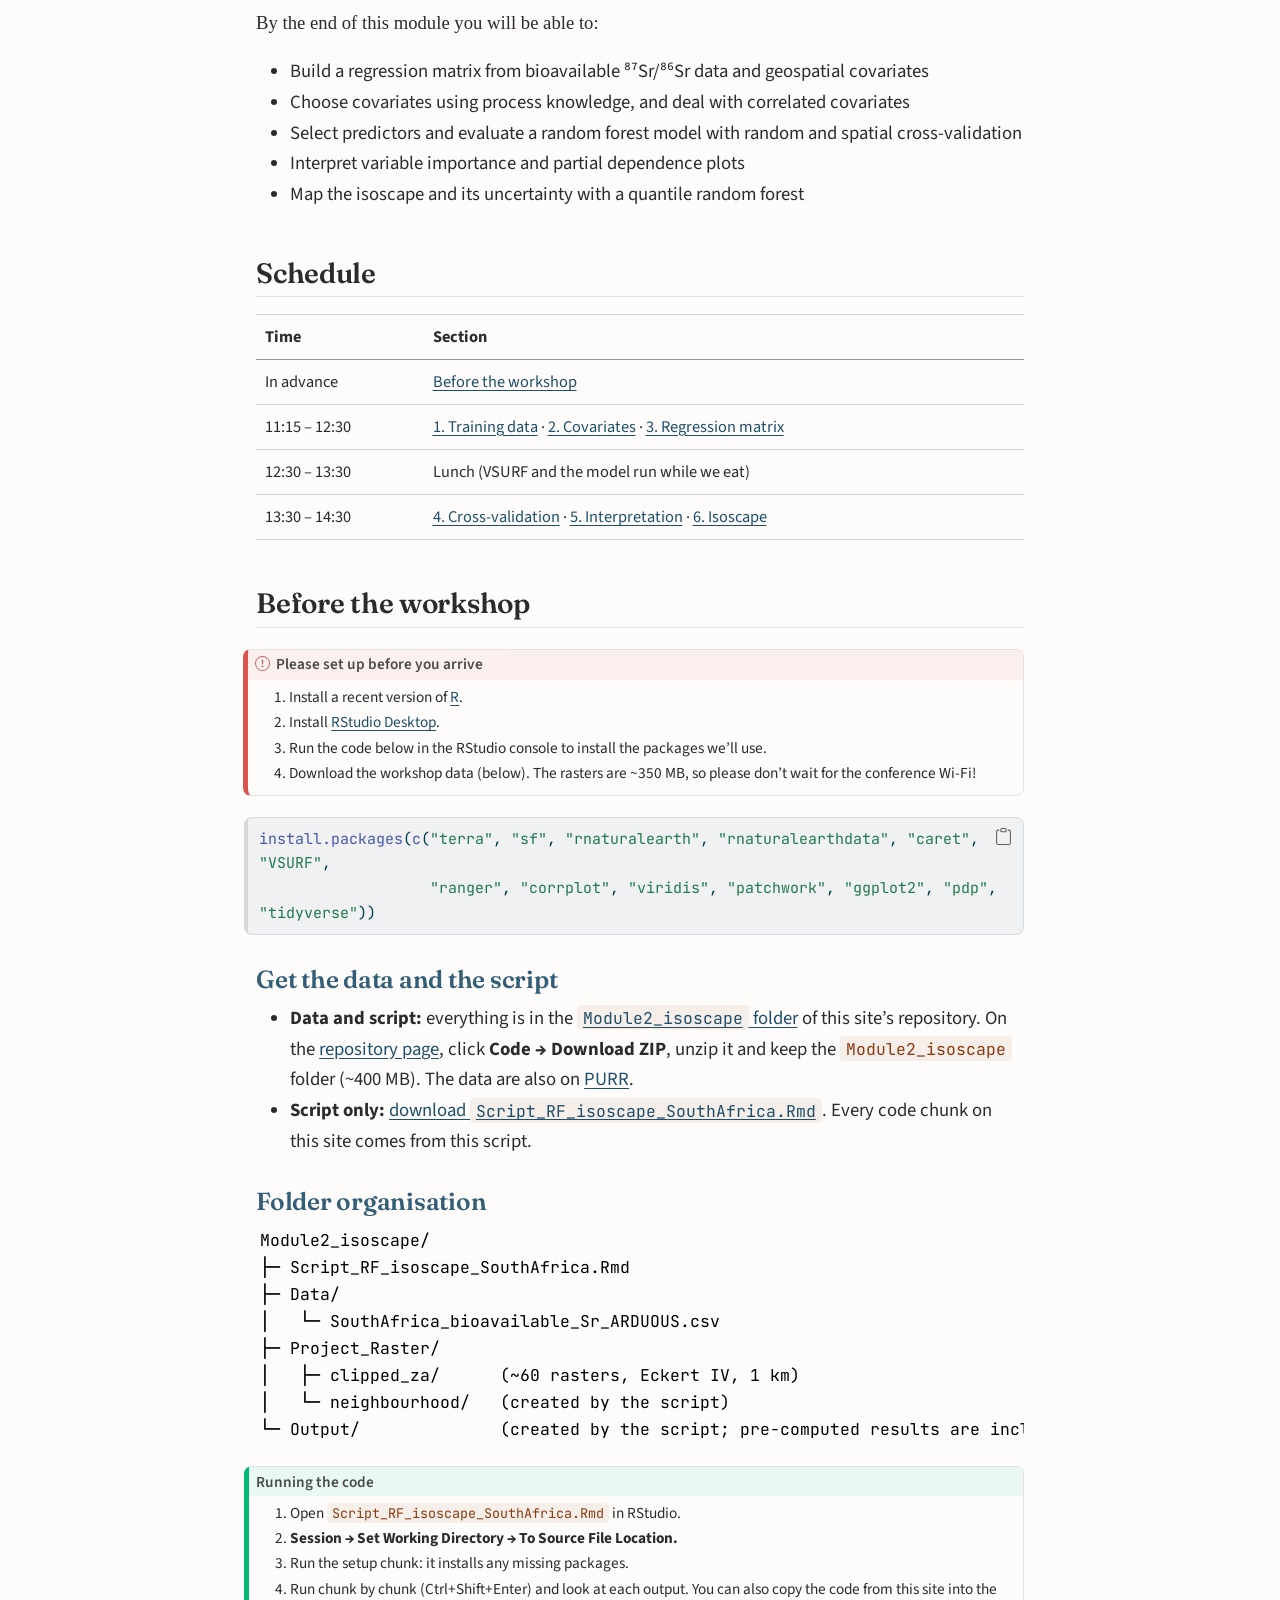
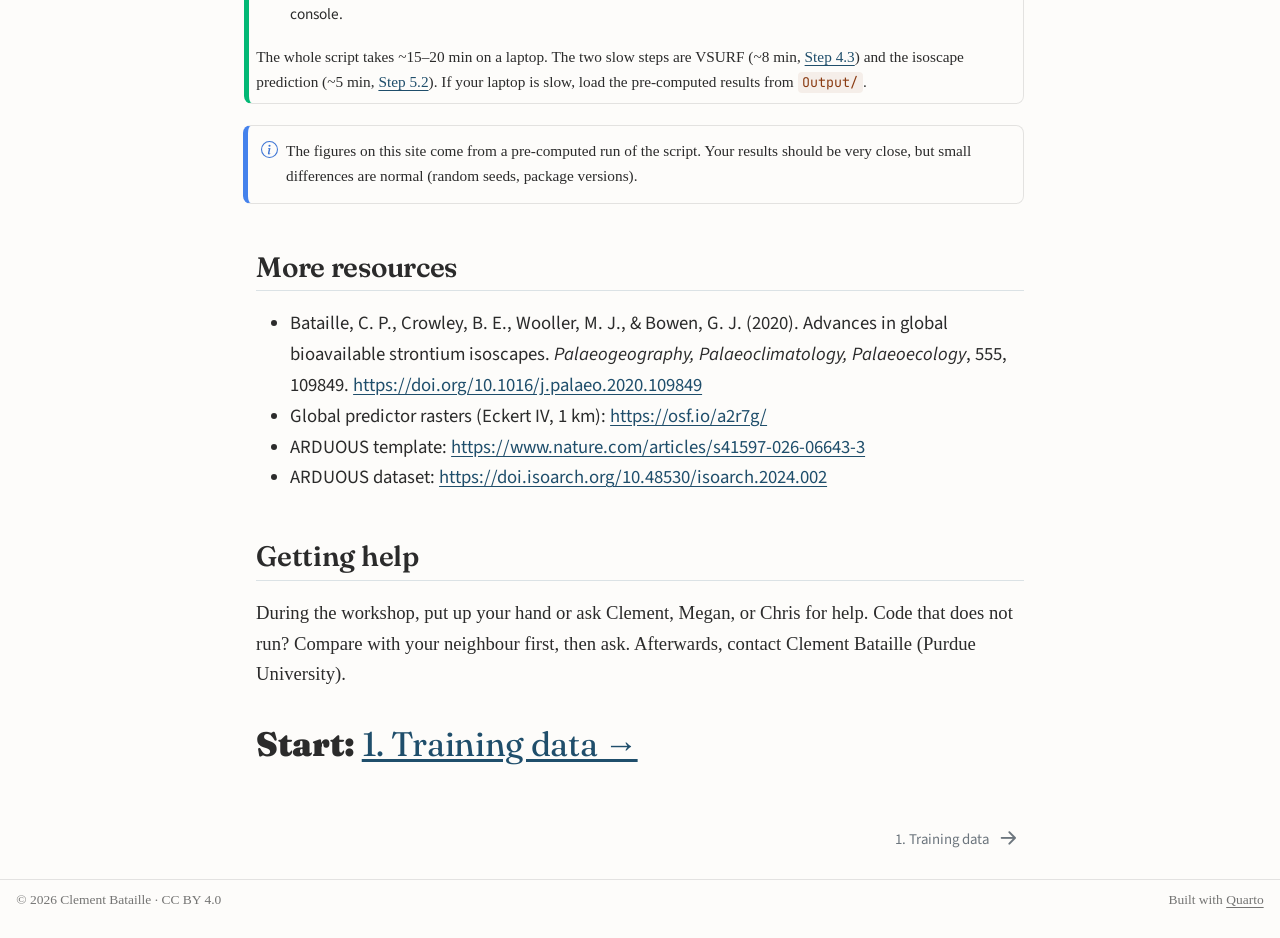
==== commit 397db038: "Use an "I love strontium" Sr tile instead of the butterfly for Think · Pair · Share Co-Authored-By: " ====
--- a/docs/index.html
+++ b/docs/index.html
@@ -75,7 +75,7 @@
 <link href="site_libs/quarto-html/quarto-syntax-highlighting-b2d9fb69a705f84b18c767c904a7c72d.css" rel="stylesheet" id="quarto-text-highlighting-styles">
 <script src="site_libs/bootstrap/bootstrap.min.js"></script>
 <link href="site_libs/bootstrap/bootstrap-icons.css" rel="stylesheet">
-<link href="site_libs/bootstrap/bootstrap-dd121cafd736c5863a85bf8f993591cf.min.css" rel="stylesheet" append-hash="true" id="quarto-bootstrap" data-mode="light">
+<link href="site_libs/bootstrap/bootstrap-333addd1bd3a146788b4b69de38e3784.min.css" rel="stylesheet" append-hash="true" id="quarto-bootstrap" data-mode="light">
 <script src="site_libs/quarto-contrib/glightbox/glightbox.min.js"></script>
 <link href="site_libs/quarto-contrib/glightbox/glightbox.min.css" rel="stylesheet">
 <link href="site_libs/quarto-contrib/glightbox/lightbox.css" rel="stylesheet">
@@ -304,7 +304,7 @@
 </div>
 <div class="callout-body-container callout-body">
 <p>Each section of the workshop has its own page, listed in the sidebar on the left. We’ll go through them together, but you’re welcome to work at your own pace. If you get lost, use the sidebar or the search box to find the section we’re on.</p>
-<p>Throughout the pages you’ll find <strong>🦋 Think · Pair · Share</strong> breaks. Stop there, think on your own, discuss with your neighbour, then share with the room. Open the <strong>“Things you might have noticed”</strong> box only after the discussion!</p>
+<p>Throughout the pages you’ll find <strong>Think · Pair · Share</strong> breaks, marked with our “I ❤ strontium” tile <img src="images/sr-icon.svg" class="img-fluid" style="vertical-align:-6px" alt="Strontium tile with a heart" width="26">. Stop there, think on your own, discuss with your neighbour, then share with the room. Open the <strong>“Things you might have noticed”</strong> box only after the discussion!</p>
 </div>
 </div>
 <div class="quarto-figure quarto-figure-center">
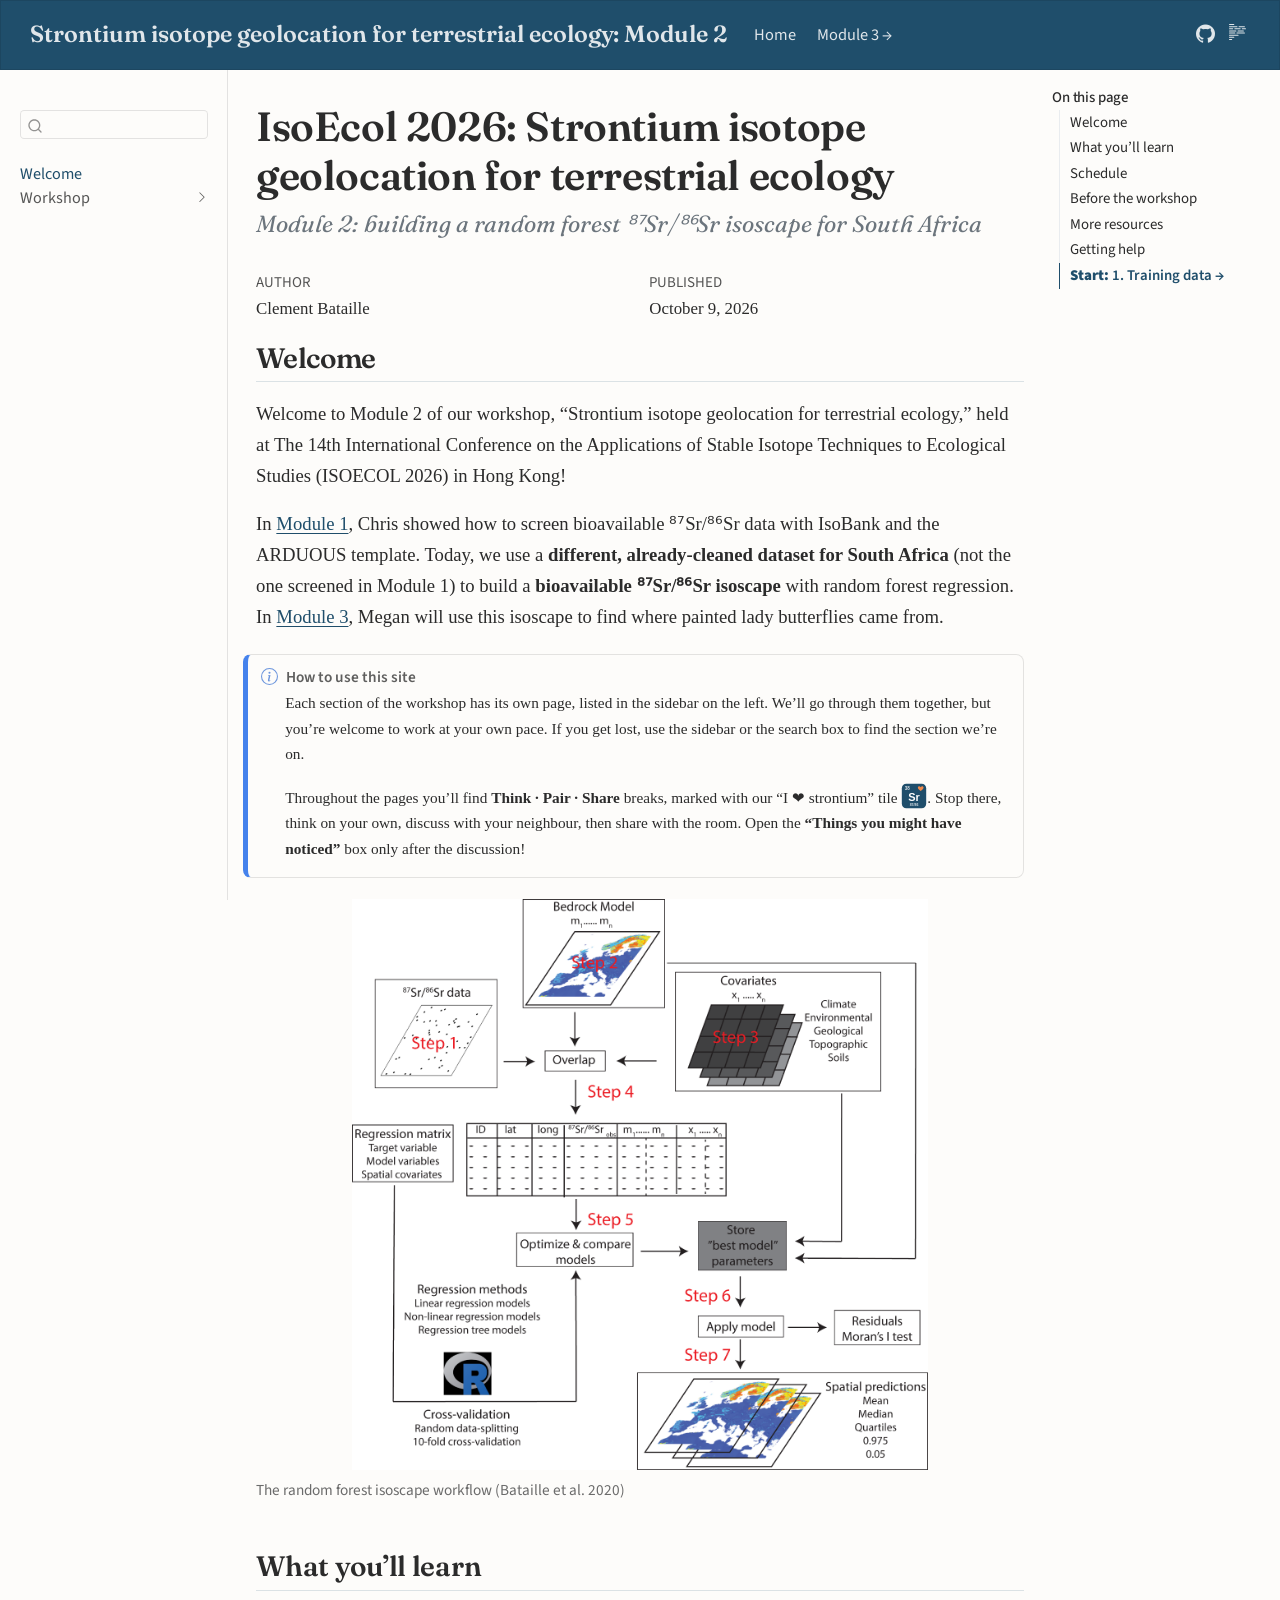
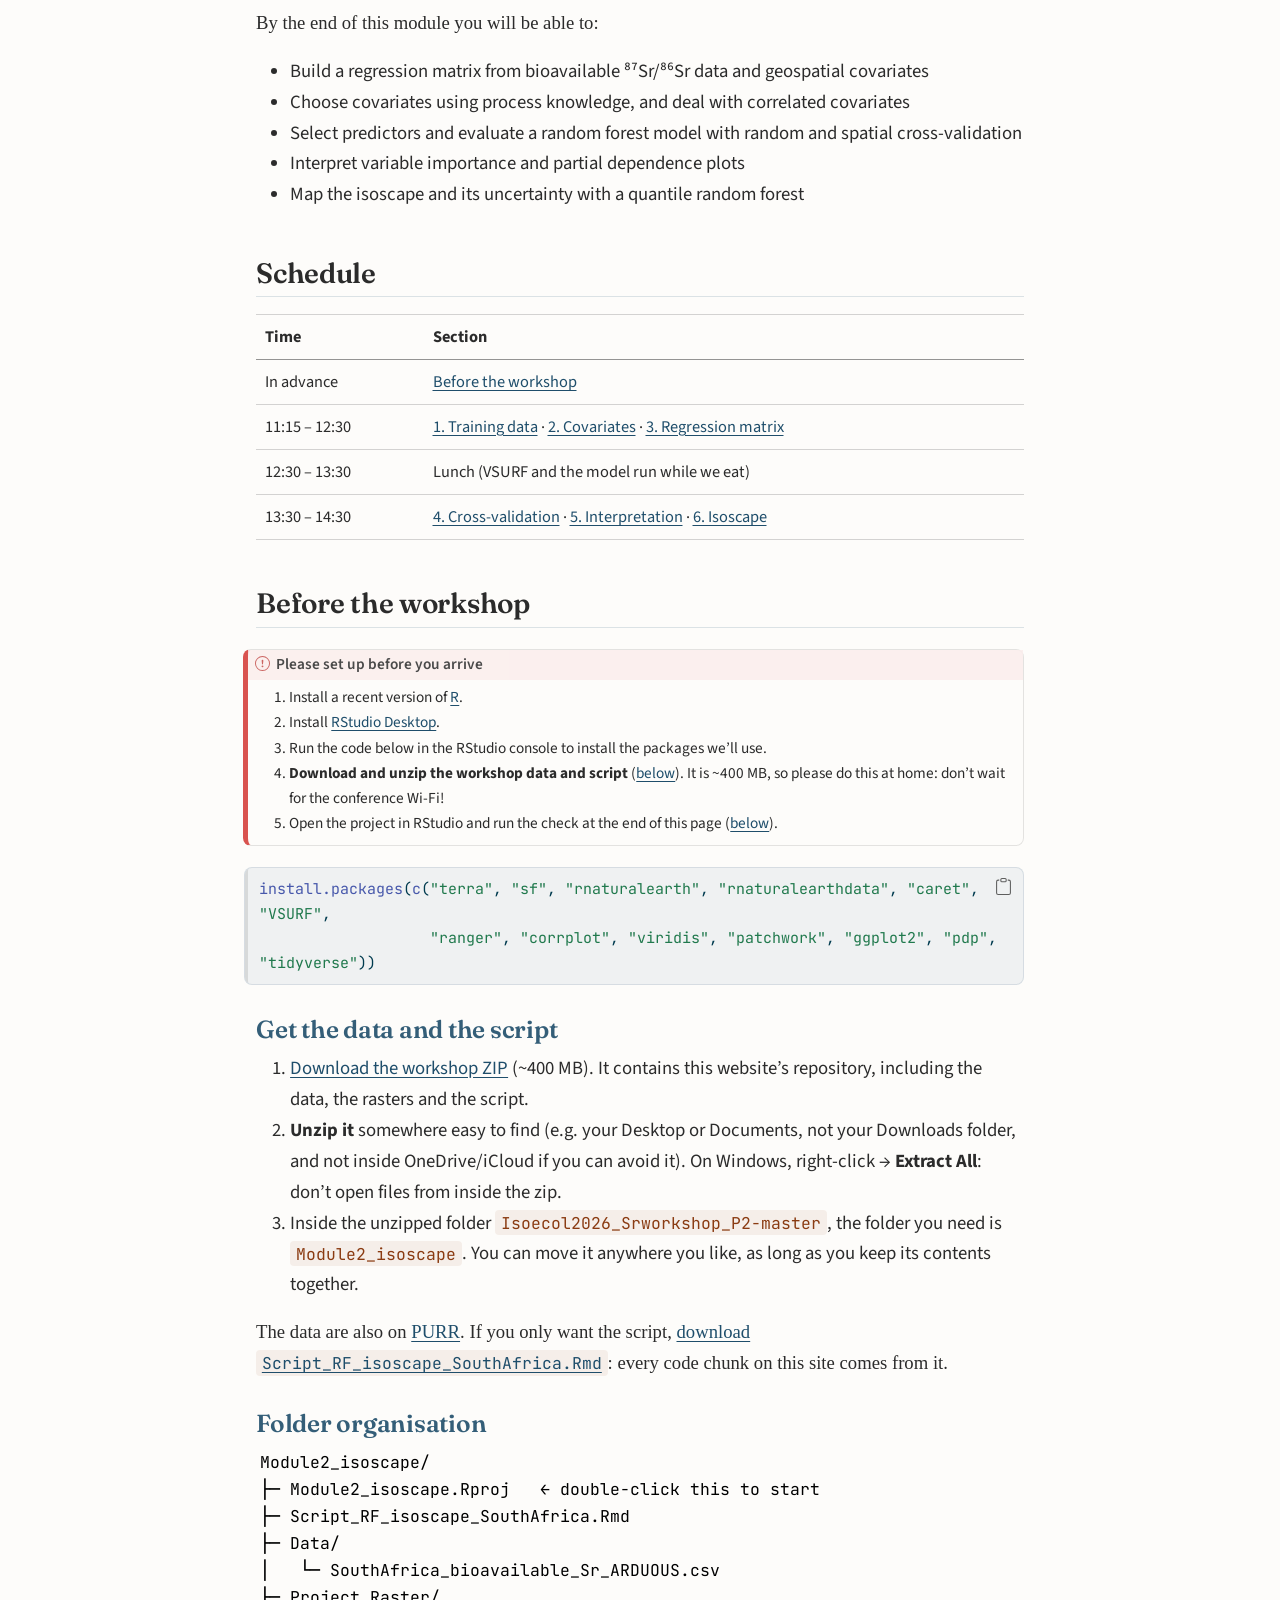
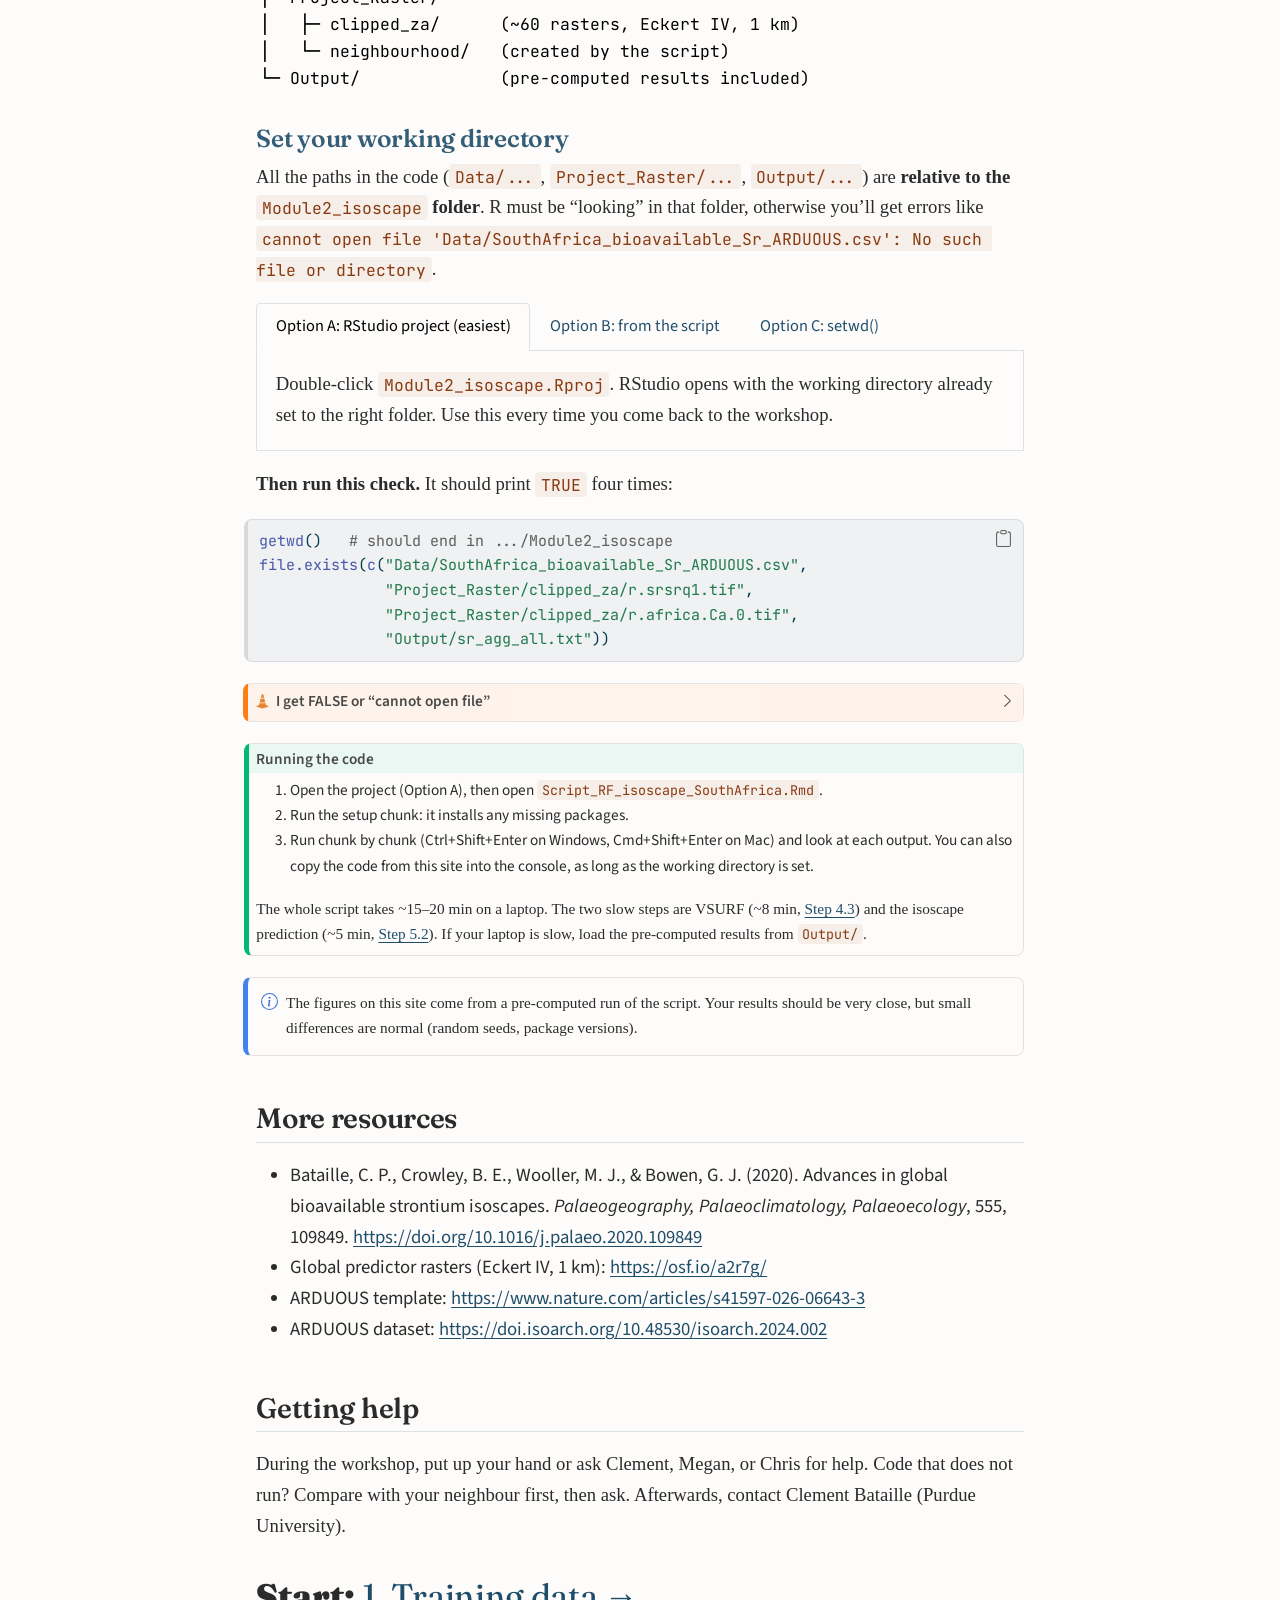
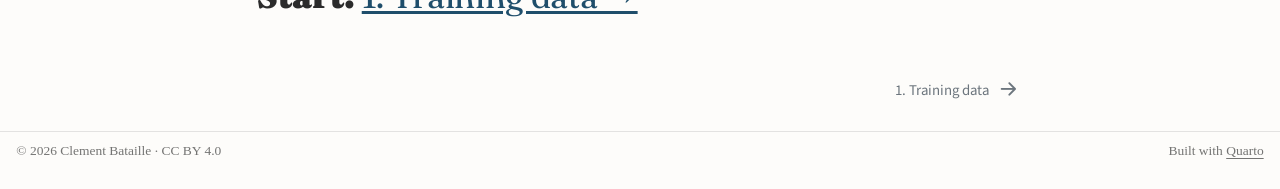
==== commit 6527e91d: "Add working-directory setup, an RStudio project file and a data check Participants copying code into" ====
--- a/docs/index.html
+++ b/docs/index.html
@@ -247,6 +247,7 @@
   <ul class="collapse">
   <li><a href="#get-the-data-and-the-script" id="toc-get-the-data-and-the-script" class="nav-link" data-scroll-target="#get-the-data-and-the-script">Get the data and the script</a></li>
   <li><a href="#folder-organisation" id="toc-folder-organisation" class="nav-link" data-scroll-target="#folder-organisation">Folder organisation</a></li>
+  <li><a href="#set-your-working-directory" id="toc-set-your-working-directory" class="nav-link" data-scroll-target="#set-your-working-directory">Set your working directory</a></li>
   </ul></li>
   <li><a href="#more-resources" id="toc-more-resources" class="nav-link" data-scroll-target="#more-resources">More resources</a></li>
   <li><a href="#getting-help" id="toc-getting-help" class="nav-link" data-scroll-target="#getting-help">Getting help</a></li>
@@ -370,7 +371,8 @@
 <li>Install a recent version of <a href="https://cran.r-project.org/">R</a>.</li>
 <li>Install <a href="https://posit.co/download/rstudio-desktop/">RStudio Desktop</a>.</li>
 <li>Run the code below in the RStudio console to install the packages we’ll use.</li>
-<li>Download the workshop data (below). The rasters are ~350 MB, so please don’t wait for the conference Wi-Fi!</li>
+<li><strong>Download and unzip the workshop data and script</strong> (<a href="#get-the-data-and-the-script">below</a>). It is ~400 MB, so please do this at home: don’t wait for the conference Wi-Fi!</li>
+<li>Open the project in RStudio and run the check at the end of this page (<a href="#set-your-working-directory">below</a>).</li>
 </ol>
 </div>
 </div>
@@ -380,21 +382,75 @@
 </div>
 <section id="get-the-data-and-the-script" class="level3">
 <h3 class="anchored" data-anchor-id="get-the-data-and-the-script">Get the data and the script</h3>
-<ul>
-<li><strong>Data and script:</strong> everything is in the <a href="https://github.com/cbataill/Isoecol2026_Srworkshop_P2/tree/master/Module2_isoscape"><code>Module2_isoscape</code> folder</a> of this site’s repository. On the <a href="https://github.com/cbataill/Isoecol2026_Srworkshop_P2">repository page</a>, click <strong>Code → Download ZIP</strong>, unzip it and keep the <code>Module2_isoscape</code> folder (~400 MB). The data are also on <a href="https://purr.purdue.edu/projects/isoecol2026srwo/info">PURR</a>.</li>
-<li><strong>Script only:</strong> <a href="files/Script_RF_isoscape_SouthAfrica.Rmd">download <code>Script_RF_isoscape_SouthAfrica.Rmd</code></a>. Every code chunk on this site comes from this script.</li>
-</ul>
+<ol type="1">
+<li><strong><a href="https://github.com/cbataill/Isoecol2026_Srworkshop_P2/archive/refs/heads/master.zip">Download the workshop ZIP</a></strong> (~400 MB). It contains this website’s repository, including the data, the rasters and the script.</li>
+<li><strong>Unzip it</strong> somewhere easy to find (e.g.&nbsp;your Desktop or Documents, not your Downloads folder, and not inside OneDrive/iCloud if you can avoid it). On Windows, right-click → <strong>Extract All</strong>: don’t open files from inside the zip.</li>
+<li>Inside the unzipped folder <code>Isoecol2026_Srworkshop_P2-master</code>, the folder you need is <strong><code>Module2_isoscape</code></strong>. You can move it anywhere you like, as long as you keep its contents together.</li>
+</ol>
+<p>The data are also on <a href="https://purr.purdue.edu/projects/isoecol2026srwo/info">PURR</a>. If you only want the script, <a href="files/Script_RF_isoscape_SouthAfrica.Rmd">download <code>Script_RF_isoscape_SouthAfrica.Rmd</code></a>: every code chunk on this site comes from it.</p>
 </section>
 <section id="folder-organisation" class="level3">
 <h3 class="anchored" data-anchor-id="folder-organisation">Folder organisation</h3>
 <pre><code>Module2_isoscape/
+├─ Module2_isoscape.Rproj   ← double-click this to start
 ├─ Script_RF_isoscape_SouthAfrica.Rmd
 ├─ Data/
 │   └─ SouthAfrica_bioavailable_Sr_ARDUOUS.csv
 ├─ Project_Raster/
 │   ├─ clipped_za/      (~60 rasters, Eckert IV, 1 km)
 │   └─ neighbourhood/   (created by the script)
-└─ Output/              (created by the script; pre-computed results are included)</code></pre>
+└─ Output/              (pre-computed results included)</code></pre>
+</section>
+<section id="set-your-working-directory" class="level3">
+<h3 class="anchored" data-anchor-id="set-your-working-directory">Set your working directory</h3>
+<p>All the paths in the code (<code>Data/...</code>, <code>Project_Raster/...</code>, <code>Output/...</code>) are <strong>relative to the <code>Module2_isoscape</code> folder</strong>. R must be “looking” in that folder, otherwise you’ll get errors like <code>cannot open file 'Data/SouthAfrica_bioavailable_Sr_ARDUOUS.csv': No such file or directory</code>.</p>
+<div class="tabset-margin-container"></div><div class="panel-tabset">
+<ul class="nav nav-tabs" role="tablist"><li class="nav-item" role="presentation"><a class="nav-link active" id="tabset-1-1-tab" data-bs-toggle="tab" data-bs-target="#tabset-1-1" role="tab" aria-controls="tabset-1-1" aria-selected="true">Option A: RStudio project (easiest)</a></li><li class="nav-item" role="presentation"><a class="nav-link" id="tabset-1-2-tab" data-bs-toggle="tab" data-bs-target="#tabset-1-2" role="tab" aria-controls="tabset-1-2" aria-selected="false">Option B: from the script</a></li><li class="nav-item" role="presentation"><a class="nav-link" id="tabset-1-3-tab" data-bs-toggle="tab" data-bs-target="#tabset-1-3" role="tab" aria-controls="tabset-1-3" aria-selected="false">Option C: setwd()</a></li></ul>
+<div class="tab-content">
+<div id="tabset-1-1" class="tab-pane active" role="tabpanel" aria-labelledby="tabset-1-1-tab">
+<p>Double-click <strong><code>Module2_isoscape.Rproj</code></strong>. RStudio opens with the working directory already set to the right folder. Use this every time you come back to the workshop.</p>
+</div>
+<div id="tabset-1-2" class="tab-pane" role="tabpanel" aria-labelledby="tabset-1-2-tab">
+<p>Open <code>Script_RF_isoscape_SouthAfrica.Rmd</code> in RStudio, then <strong>Session → Set Working Directory → To Source File Location</strong>.</p>
+</div>
+<div id="tabset-1-3" class="tab-pane" role="tabpanel" aria-labelledby="tabset-1-3-tab">
+<p>Type the path to <em>your</em> <code>Module2_isoscape</code> folder, with forward slashes <code>/</code> (also on Windows):</p>
+<div class="cell">
+<div class="sourceCode cell-code" id="cb3"><pre class="sourceCode r code-with-copy"><code class="sourceCode r"><span id="cb3-1"><a href="#cb3-1" aria-hidden="true" tabindex="-1"></a><span class="fu">setwd</span>(<span class="st">"C:/Users/yourname/Documents/Module2_isoscape"</span>)   <span class="co"># Windows</span></span>
+<span id="cb3-2"><a href="#cb3-2" aria-hidden="true" tabindex="-1"></a><span class="fu">setwd</span>(<span class="st">"~/Documents/Module2_isoscape"</span>)                    <span class="co"># Mac / Linux</span></span></code><button title="Copy to Clipboard" class="code-copy-button"><i class="bi"></i></button></pre></div>
+</div>
+<p>Tip: in RStudio, put the cursor between the quotes and press <strong>Tab</strong> to browse to the folder.</p>
+</div>
+</div>
+</div>
+<p><strong>Then run this check.</strong> It should print <code>TRUE</code> four times:</p>
+<div class="cell">
+<div class="sourceCode cell-code" id="cb4"><pre class="sourceCode r code-with-copy"><code class="sourceCode r"><span id="cb4-1"><a href="#cb4-1" aria-hidden="true" tabindex="-1"></a><span class="fu">getwd</span>()   <span class="co"># should end in .../Module2_isoscape</span></span>
+<span id="cb4-2"><a href="#cb4-2" aria-hidden="true" tabindex="-1"></a><span class="fu">file.exists</span>(<span class="fu">c</span>(<span class="st">"Data/SouthAfrica_bioavailable_Sr_ARDUOUS.csv"</span>,</span>
+<span id="cb4-3"><a href="#cb4-3" aria-hidden="true" tabindex="-1"></a>              <span class="st">"Project_Raster/clipped_za/r.srsrq1.tif"</span>,</span>
+<span id="cb4-4"><a href="#cb4-4" aria-hidden="true" tabindex="-1"></a>              <span class="st">"Project_Raster/clipped_za/r.africa.Ca.0.tif"</span>,</span>
+<span id="cb4-5"><a href="#cb4-5" aria-hidden="true" tabindex="-1"></a>              <span class="st">"Output/sr_agg_all.txt"</span>))</span></code><button title="Copy to Clipboard" class="code-copy-button"><i class="bi"></i></button></pre></div>
+</div>
+<div class="callout callout-style-default callout-caution callout-titled">
+<div class="callout-header d-flex align-content-center" data-bs-toggle="collapse" data-bs-target=".callout-3-contents" aria-controls="callout-3" aria-expanded="false" aria-label="Toggle callout">
+<div class="callout-icon-container">
+<i class="callout-icon"></i>
+</div>
+<div class="callout-title-container flex-fill">
+I get FALSE or “cannot open file”
+</div>
+<div class="callout-btn-toggle d-inline-block border-0 py-1 ps-1 pe-0 float-end"><i class="callout-toggle"></i></div>
+</div>
+<div id="callout-3" class="callout-3-contents callout-collapse collapse">
+<div class="callout-body-container callout-body">
+<ul>
+<li><strong><code>getwd()</code> doesn’t end in <code>Module2_isoscape</code>:</strong> R is looking in the wrong folder. Use one of the options above.</li>
+<li><strong>It ends in <code>Module2_isoscape</code> but you still get <code>FALSE</code>:</strong> check that you unzipped the whole folder (on Windows, files opened from inside a zip are not really there), and that <code>Data/</code> and <code>Project_Raster/</code> are directly inside <code>Module2_isoscape</code>, not one level deeper (e.g.&nbsp;<code>Module2_isoscape/Module2_isoscape/Data</code>).</li>
+<li><strong>Only the rasters are <code>FALSE</code>:</strong> the download was incomplete. Download the ZIP again.</li>
+</ul>
+</div>
+</div>
+</div>
 <div class="callout callout-style-default callout-tip no-icon callout-titled">
 <div class="callout-header d-flex align-content-center">
 <div class="callout-icon-container">
@@ -406,10 +462,9 @@
 </div>
 <div class="callout-body-container callout-body">
 <ol type="1">
-<li>Open <code>Script_RF_isoscape_SouthAfrica.Rmd</code> in RStudio.</li>
-<li><strong>Session → Set Working Directory → To Source File Location.</strong></li>
+<li>Open the project (Option A), then open <code>Script_RF_isoscape_SouthAfrica.Rmd</code>.</li>
 <li>Run the setup chunk: it installs any missing packages.</li>
-<li>Run chunk by chunk (Ctrl+Shift+Enter) and look at each output. You can also copy the code from this site into the console.</li>
+<li>Run chunk by chunk (Ctrl+Shift+Enter on Windows, Cmd+Shift+Enter on Mac) and look at each output. You can also copy the code from this site into the console, as long as the working directory is set.</li>
 </ol>
 <p>The whole script takes ~15–20 min on a laptop. The two slow steps are VSURF (~8 min, <a href="./04-cross-validation.html#step-4.3-predictor-selection-with-vsurf">Step 4.3</a>) and the isoscape prediction (~5 min, <a href="./06-isoscape.html">Step 5.2</a>). If your laptop is slow, load the pre-computed results from <code>Output/</code>.</p>
 </div>
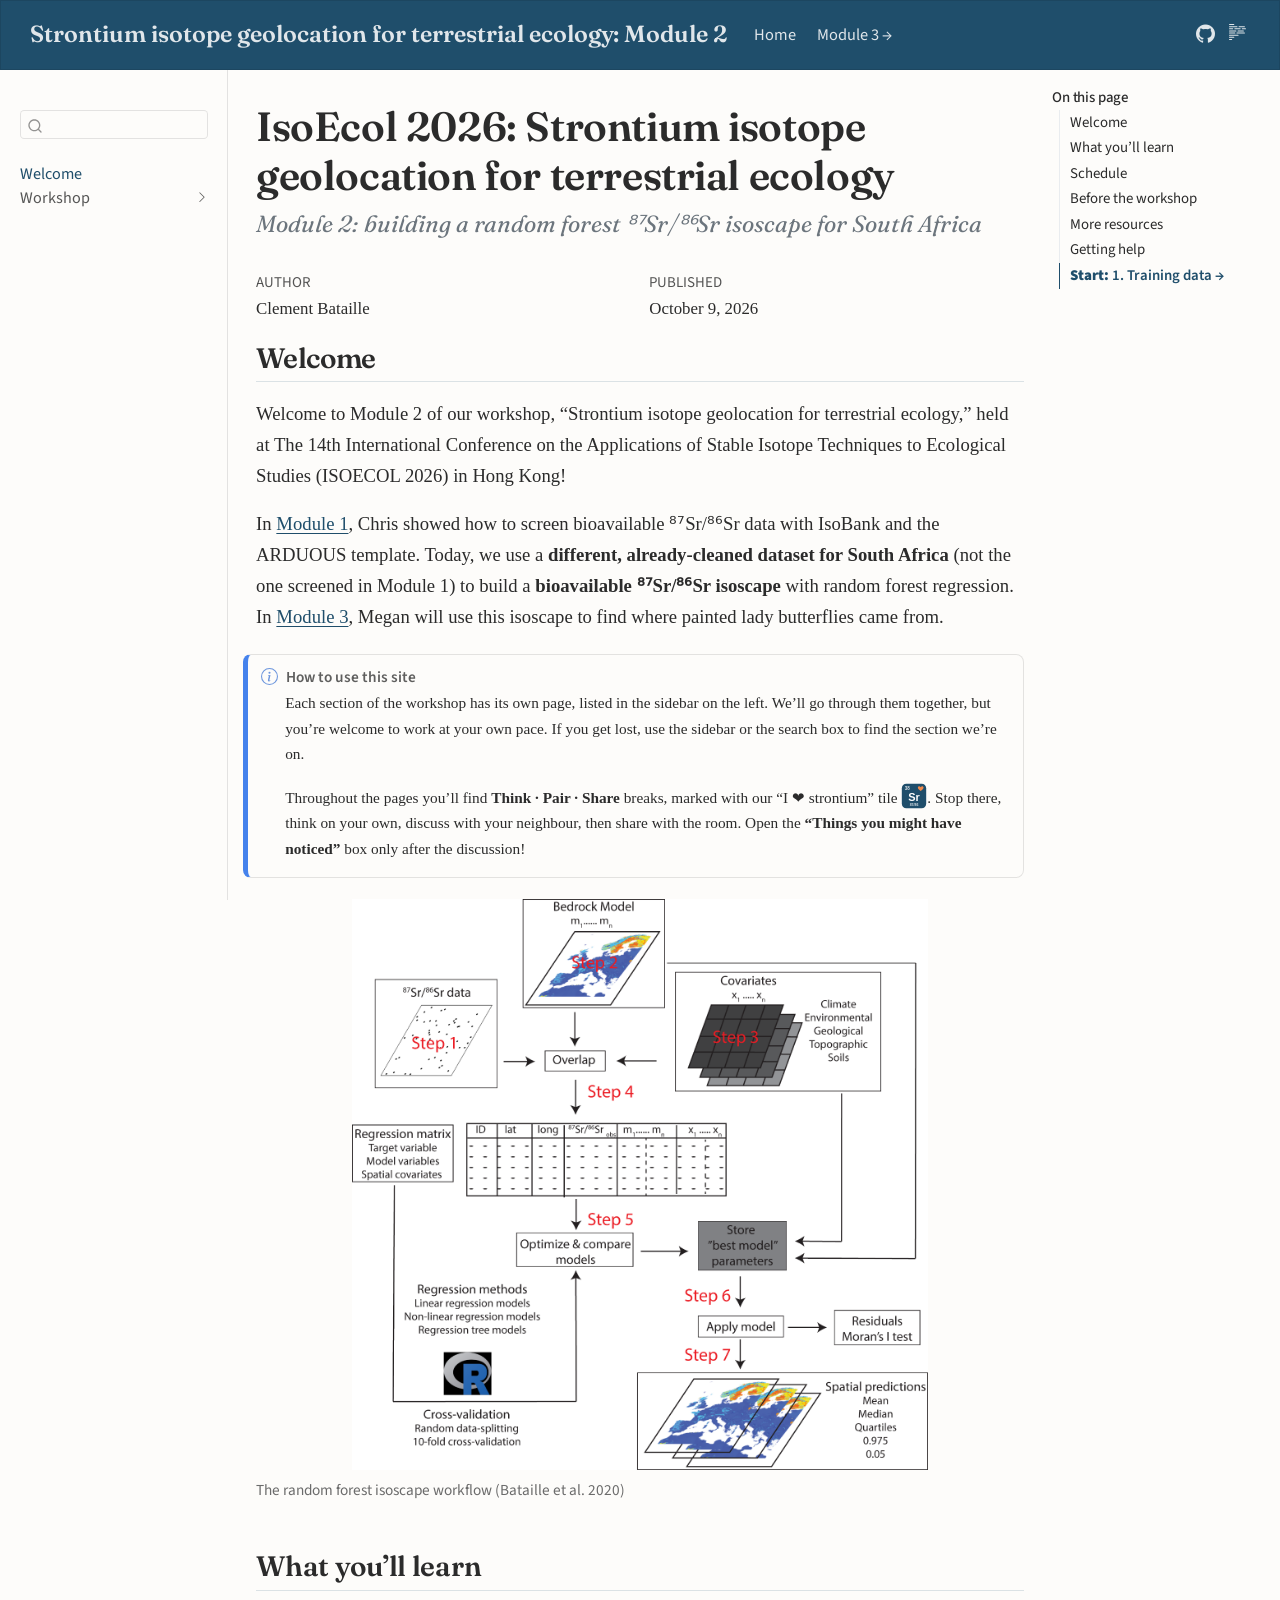
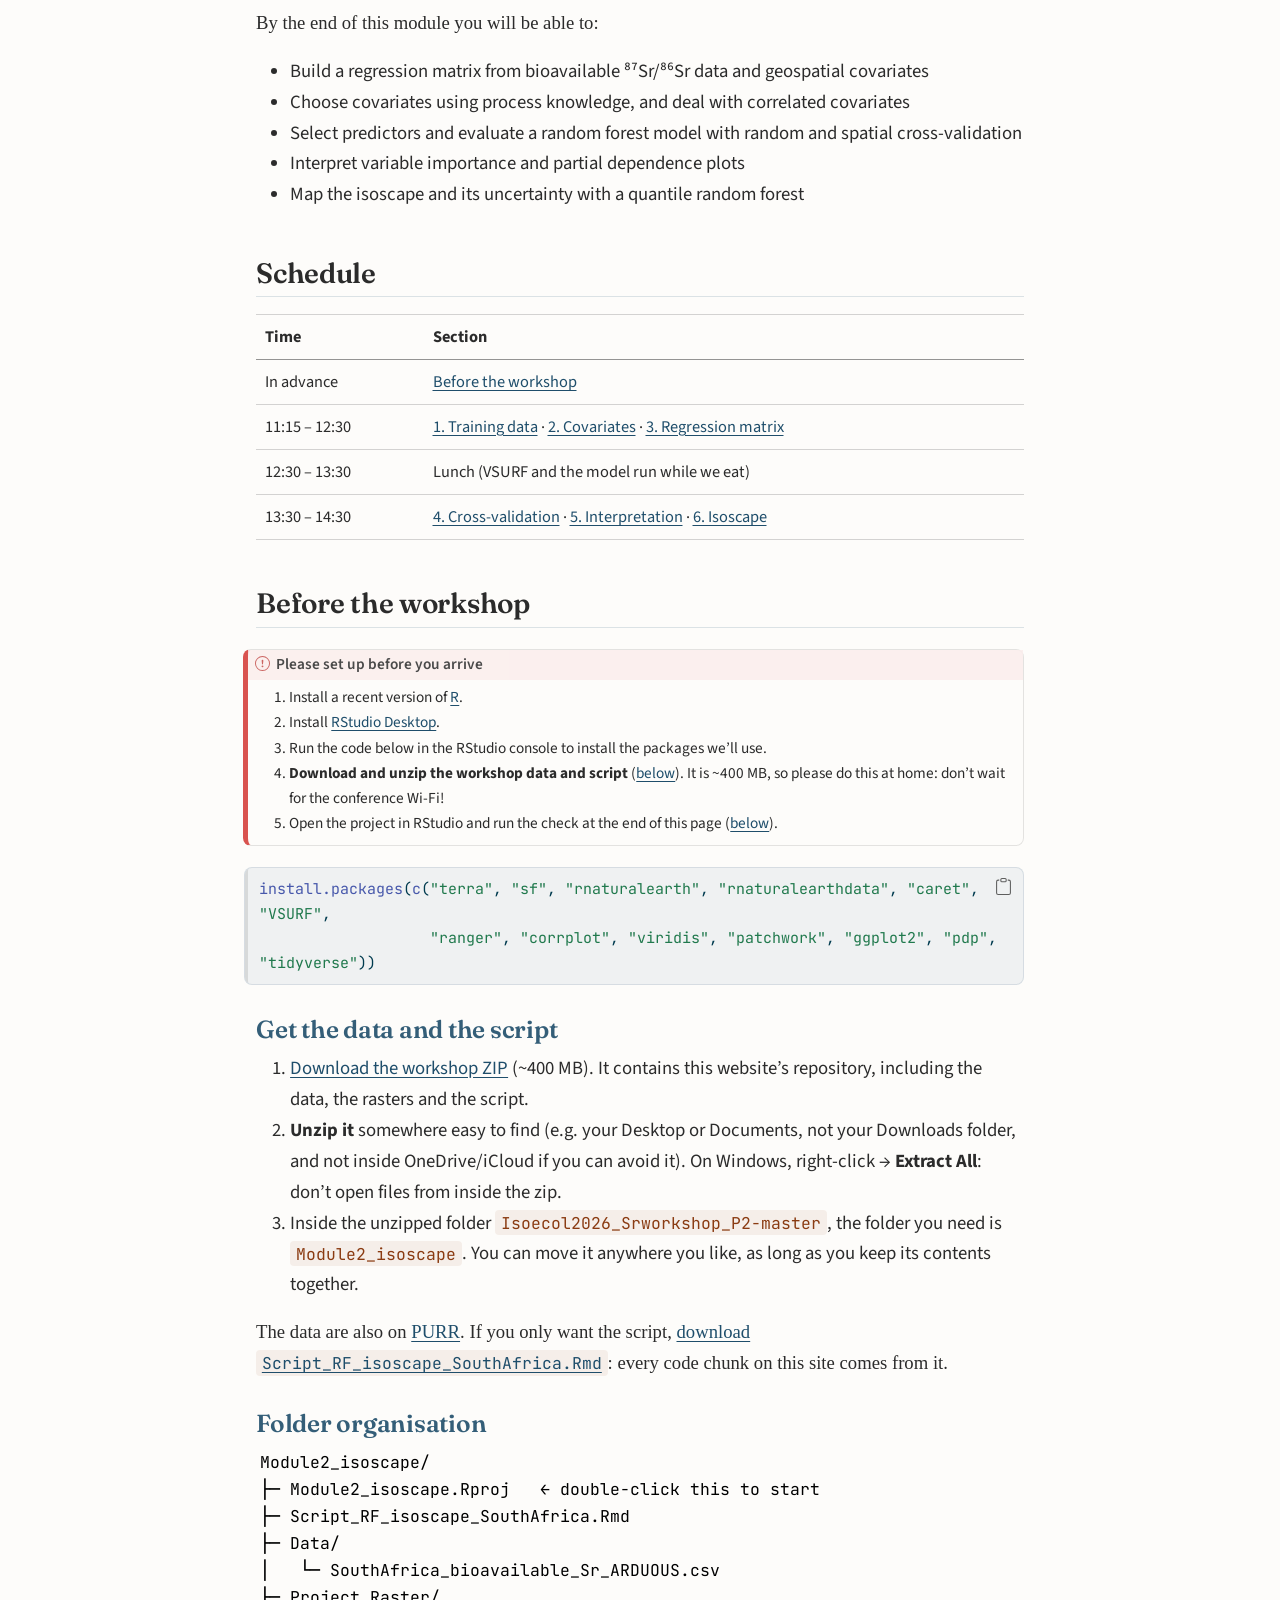
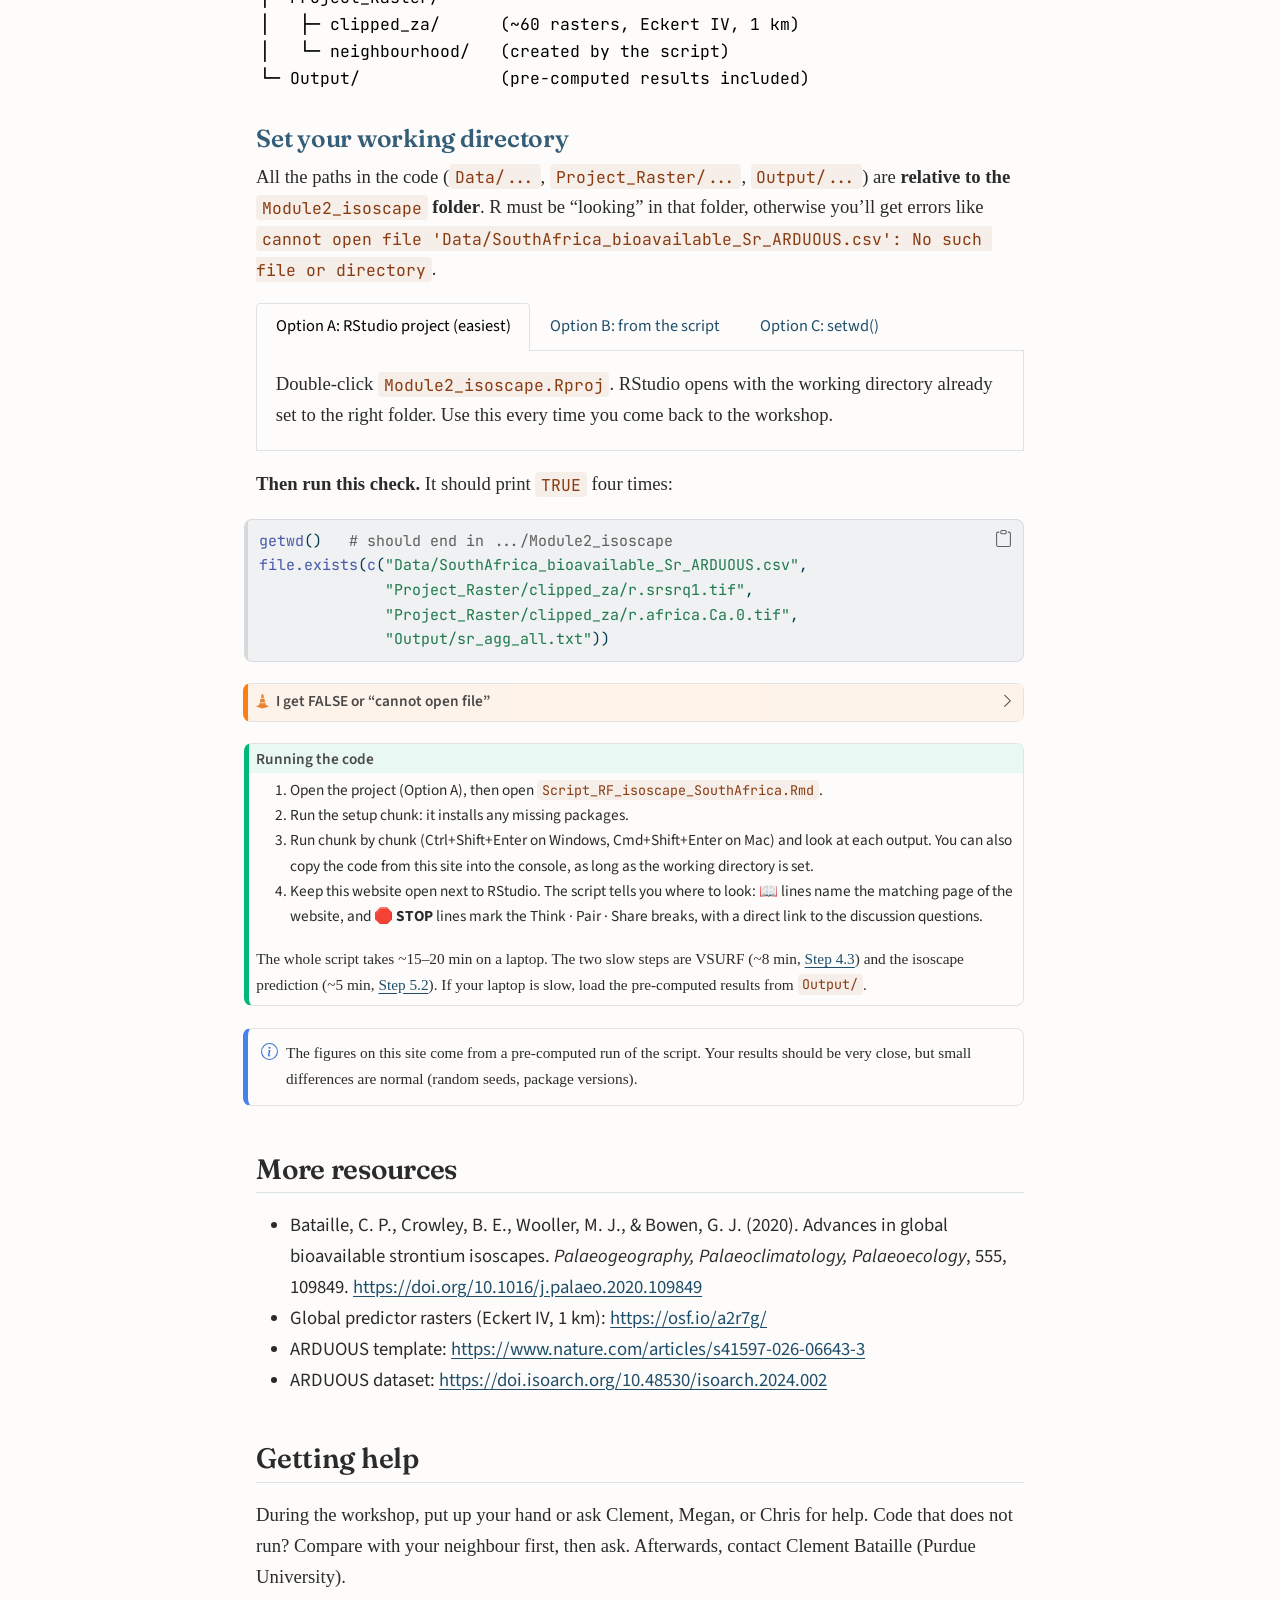
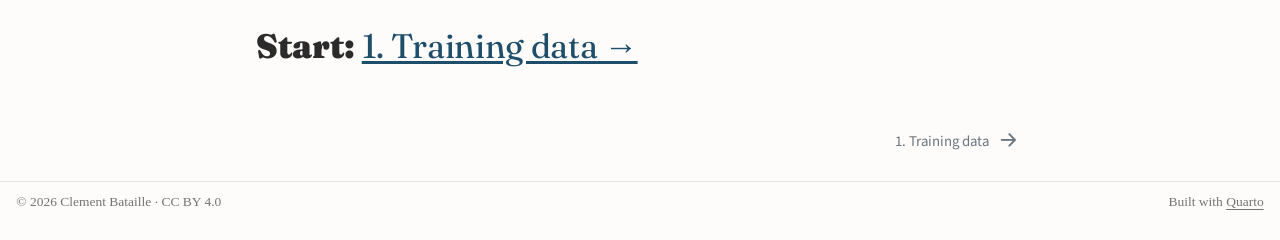
==== commit 9f93985f: "Signpost the website from the R Markdown script Add a 'How to follow this workshop' note, a pointer " ====
--- a/docs/index.html
+++ b/docs/index.html
@@ -465,6 +465,7 @@
 <li>Open the project (Option A), then open <code>Script_RF_isoscape_SouthAfrica.Rmd</code>.</li>
 <li>Run the setup chunk: it installs any missing packages.</li>
 <li>Run chunk by chunk (Ctrl+Shift+Enter on Windows, Cmd+Shift+Enter on Mac) and look at each output. You can also copy the code from this site into the console, as long as the working directory is set.</li>
+<li>Keep this website open next to RStudio. The script tells you where to look: <strong>📖</strong> lines name the matching page of the website, and <strong>🛑 STOP</strong> lines mark the Think · Pair · Share breaks, with a direct link to the discussion questions.</li>
 </ol>
 <p>The whole script takes ~15–20 min on a laptop. The two slow steps are VSURF (~8 min, <a href="./04-cross-validation.html#step-4.3-predictor-selection-with-vsurf">Step 4.3</a>) and the isoscape prediction (~5 min, <a href="./06-isoscape.html">Step 5.2</a>). If your laptop is slow, load the pre-computed results from <code>Output/</code>.</p>
 </div>
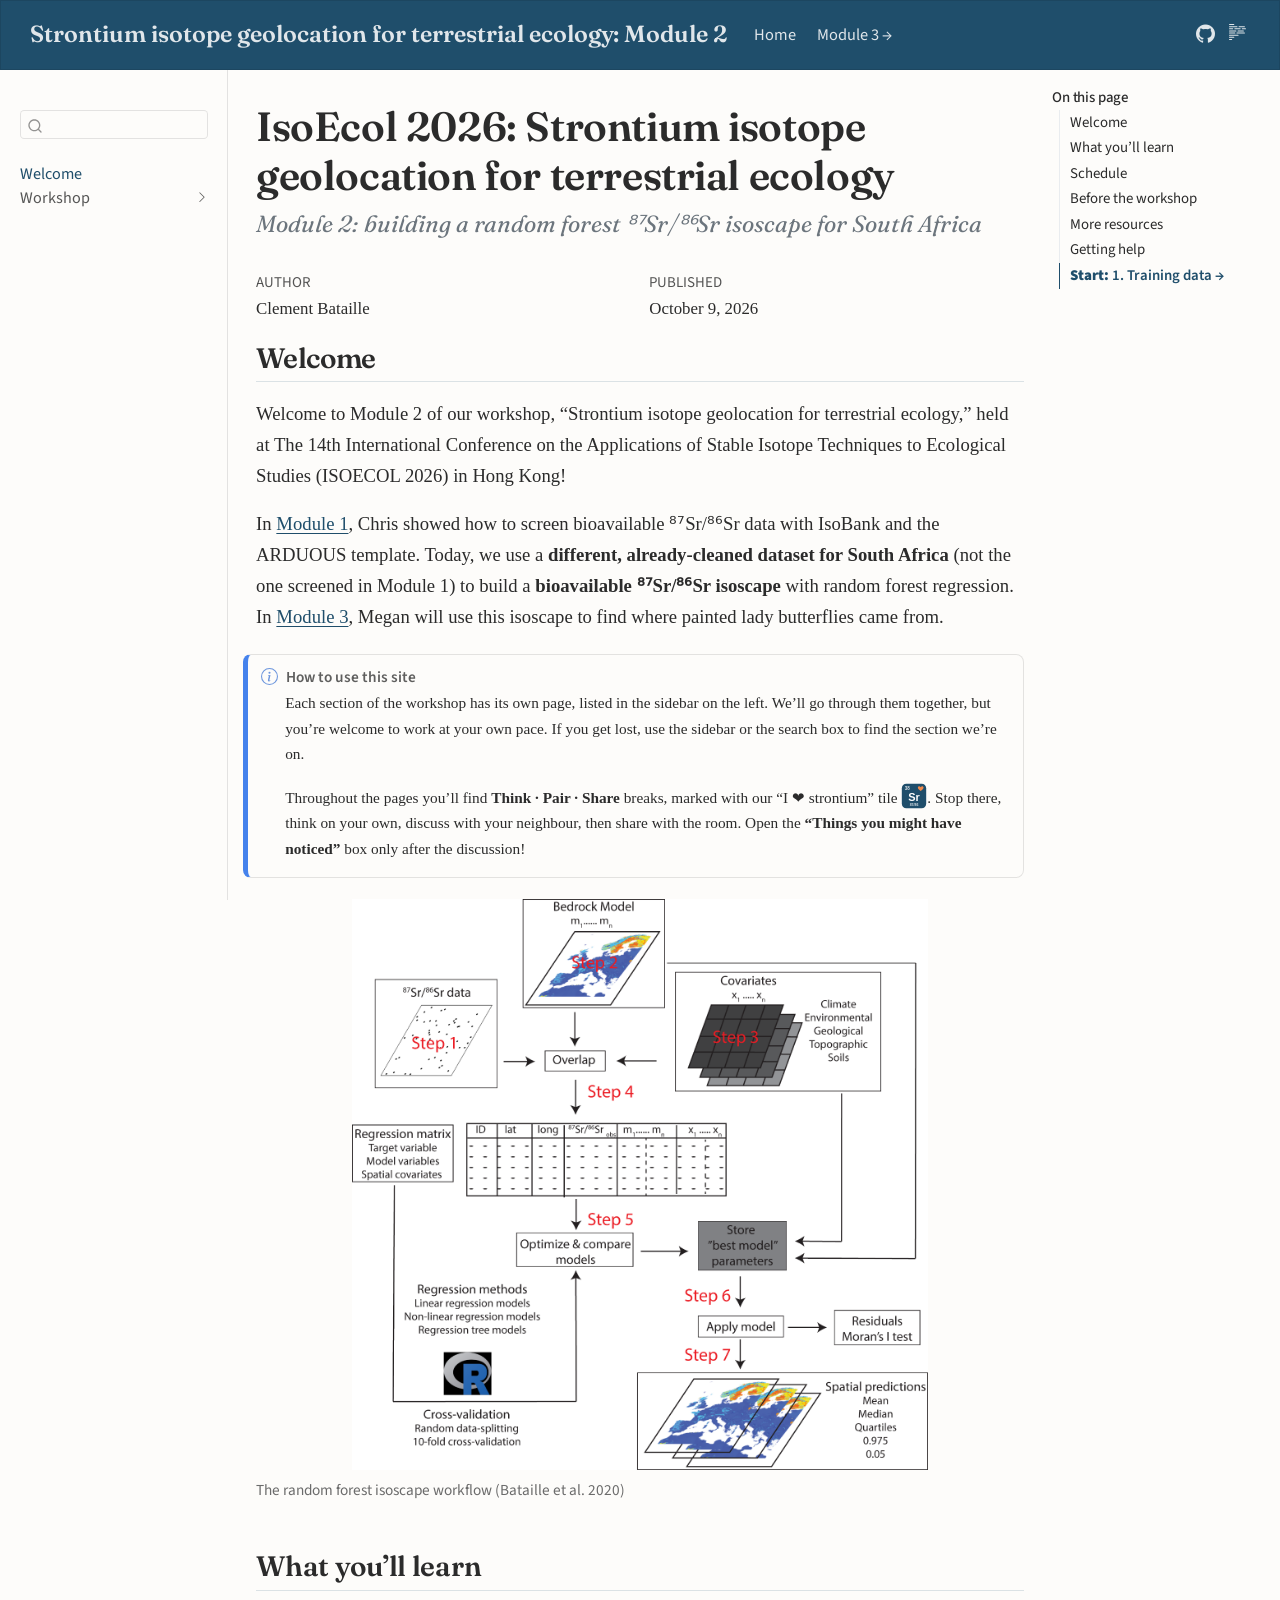
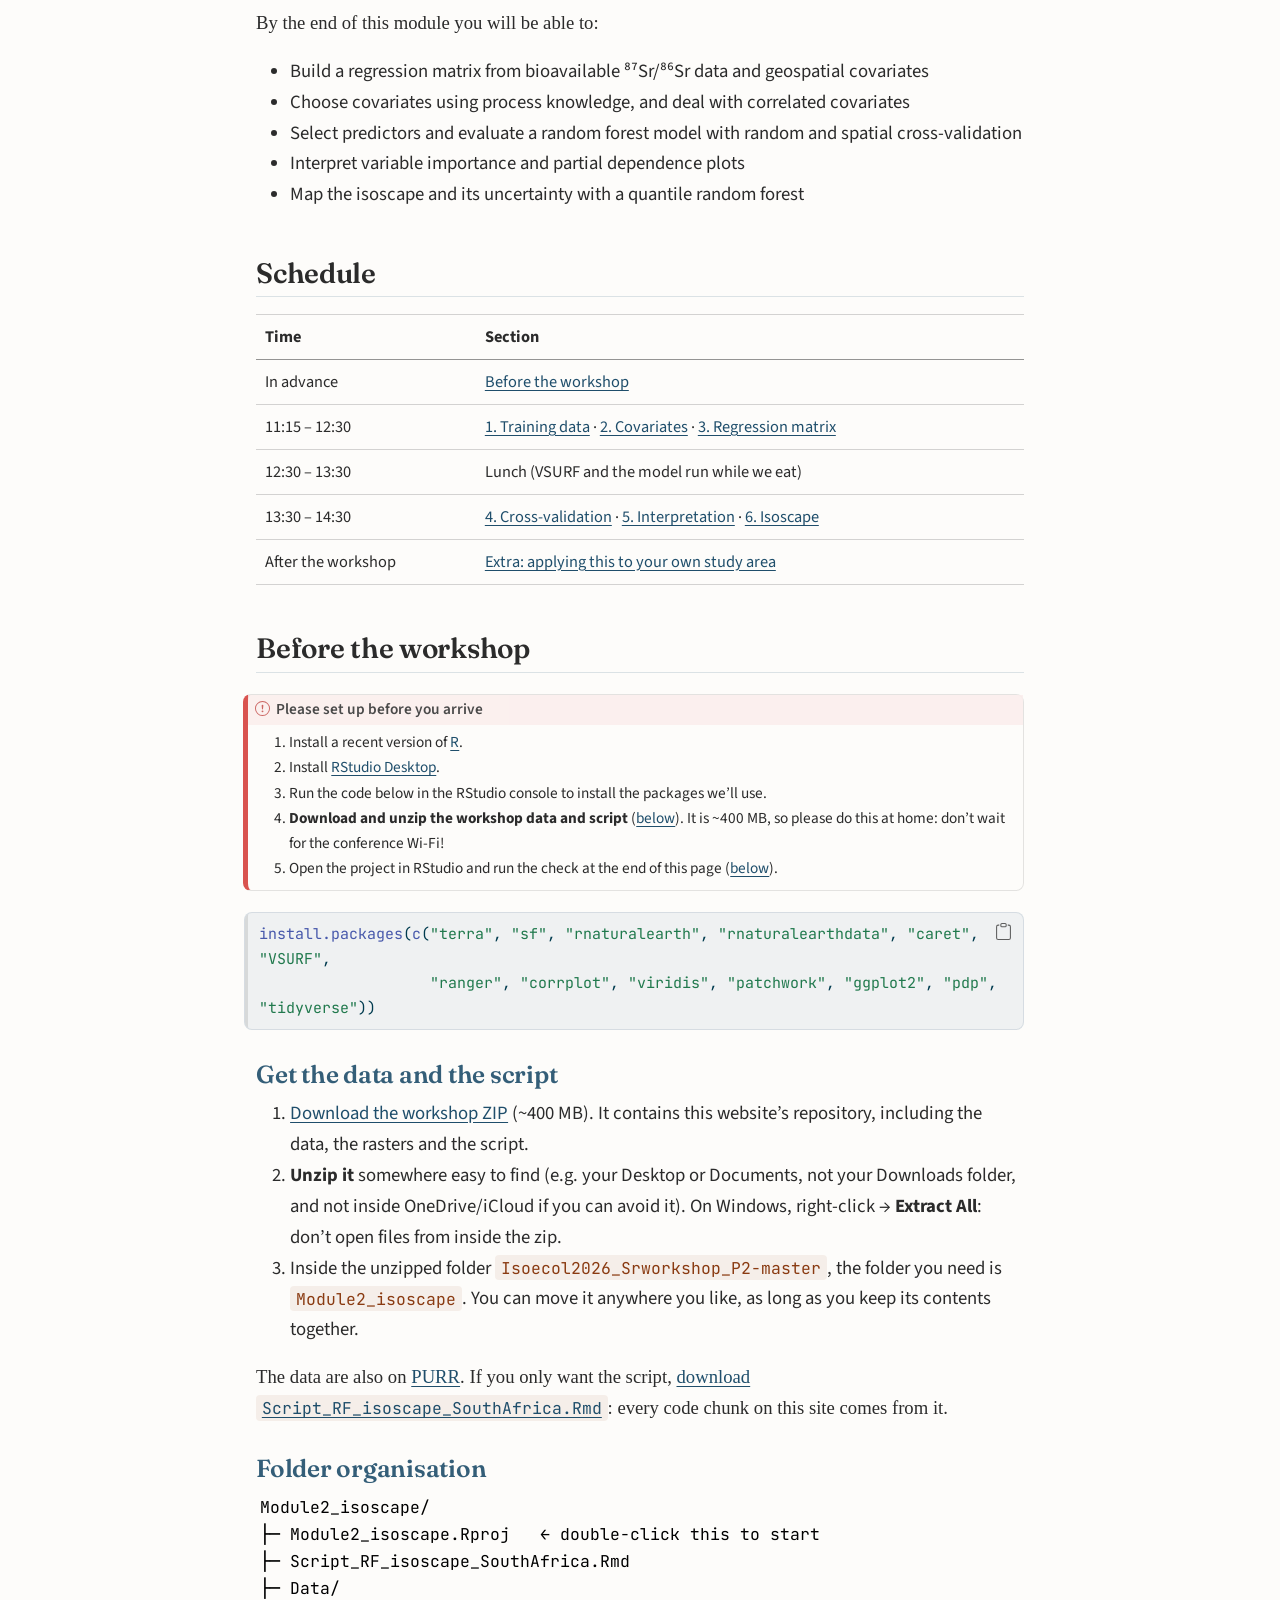
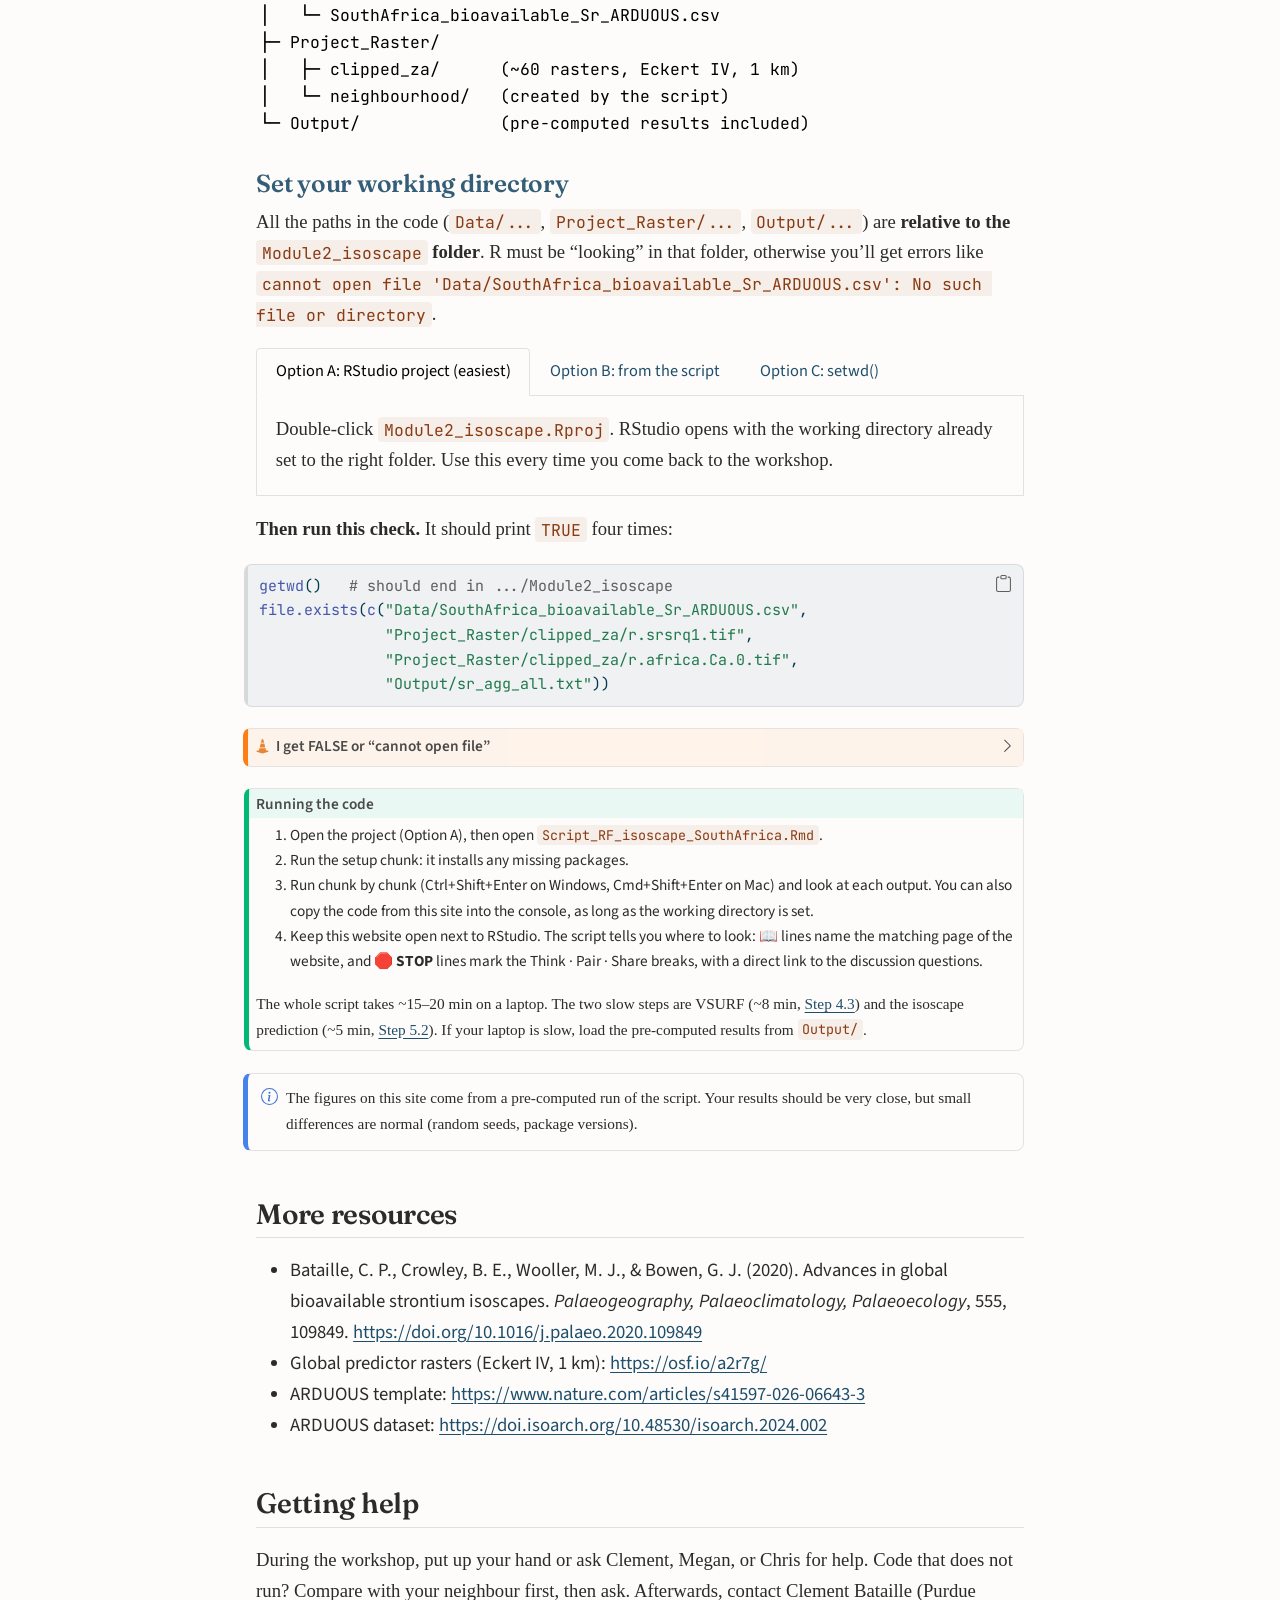
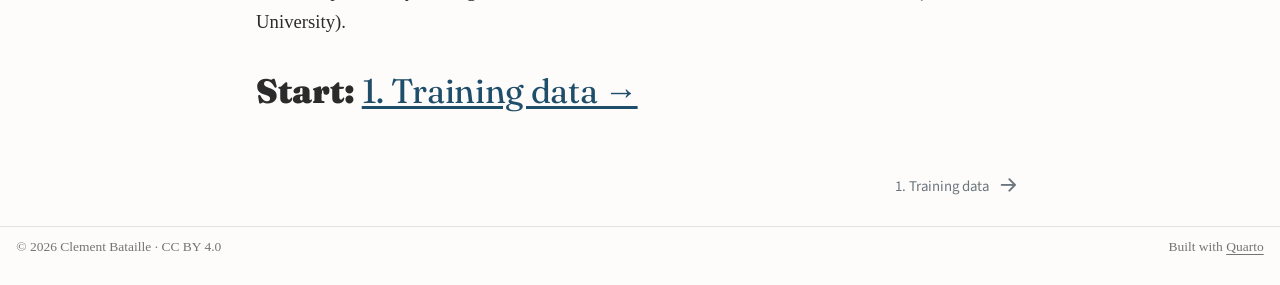
==== commit 0fa722ac: "Move 'your own study area' into its own extra page after Covariates The page is clearly marked as no" ====
--- a/docs/index.html
+++ b/docs/index.html
@@ -206,6 +206,12 @@
 </li>
           <li class="sidebar-item">
   <div class="sidebar-item-container"> 
+  <a href="./02b-own-study-area.html" class="sidebar-item-text sidebar-link">
+ <span class="menu-text">Extra: your own study area</span></a>
+  </div>
+</li>
+          <li class="sidebar-item">
+  <div class="sidebar-item-container"> 
   <a href="./03-regression-matrix.html" class="sidebar-item-text sidebar-link">
  <span class="menu-text">3. Regression matrix</span></a>
   </div>
@@ -351,6 +357,10 @@
 <tr class="even">
 <td>13:30 – 14:30</td>
 <td><a href="./04-cross-validation.html">4. Cross-validation</a> · <a href="./05-interpretation.html">5. Interpretation</a> · <a href="./06-isoscape.html">6. Isoscape</a></td>
+</tr>
+<tr class="odd">
+<td>After the workshop</td>
+<td><a href="./02b-own-study-area.html">Extra: applying this to your own study area</a></td>
 </tr>
 </tbody>
 </table>
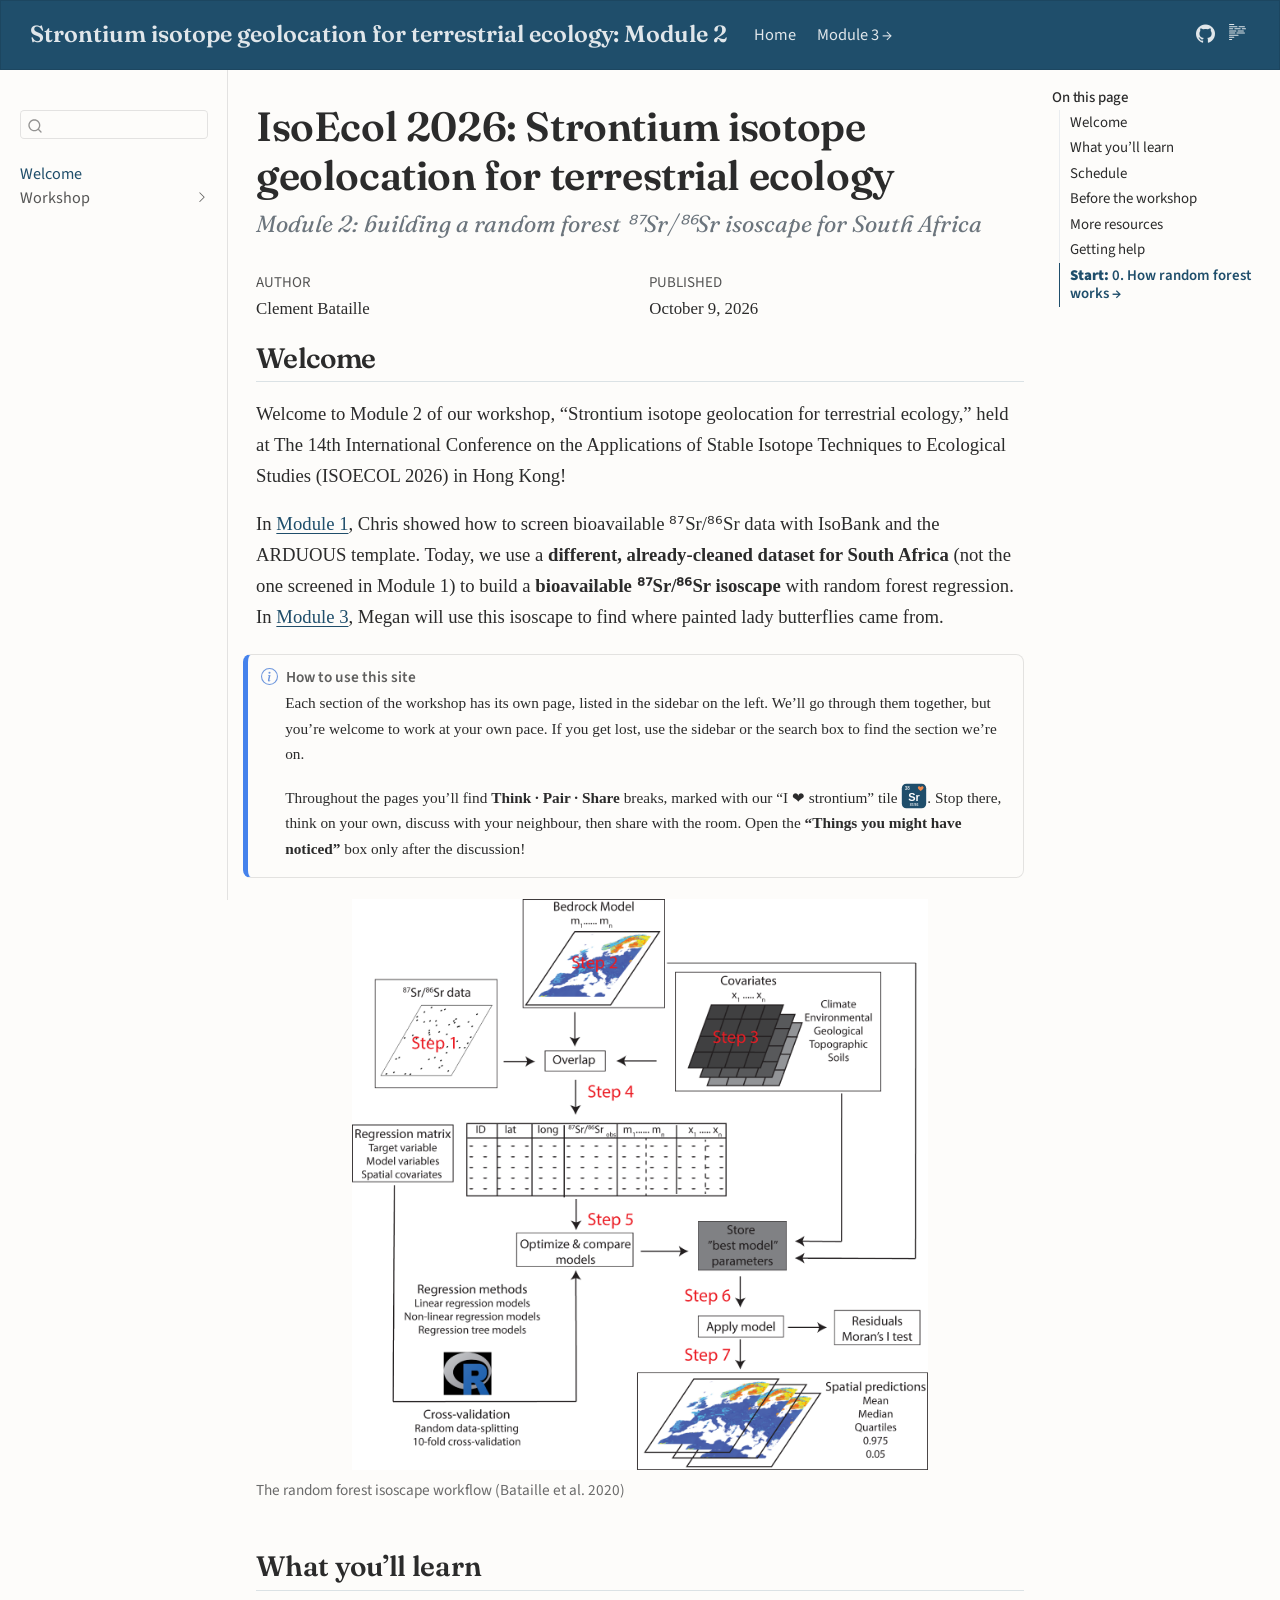
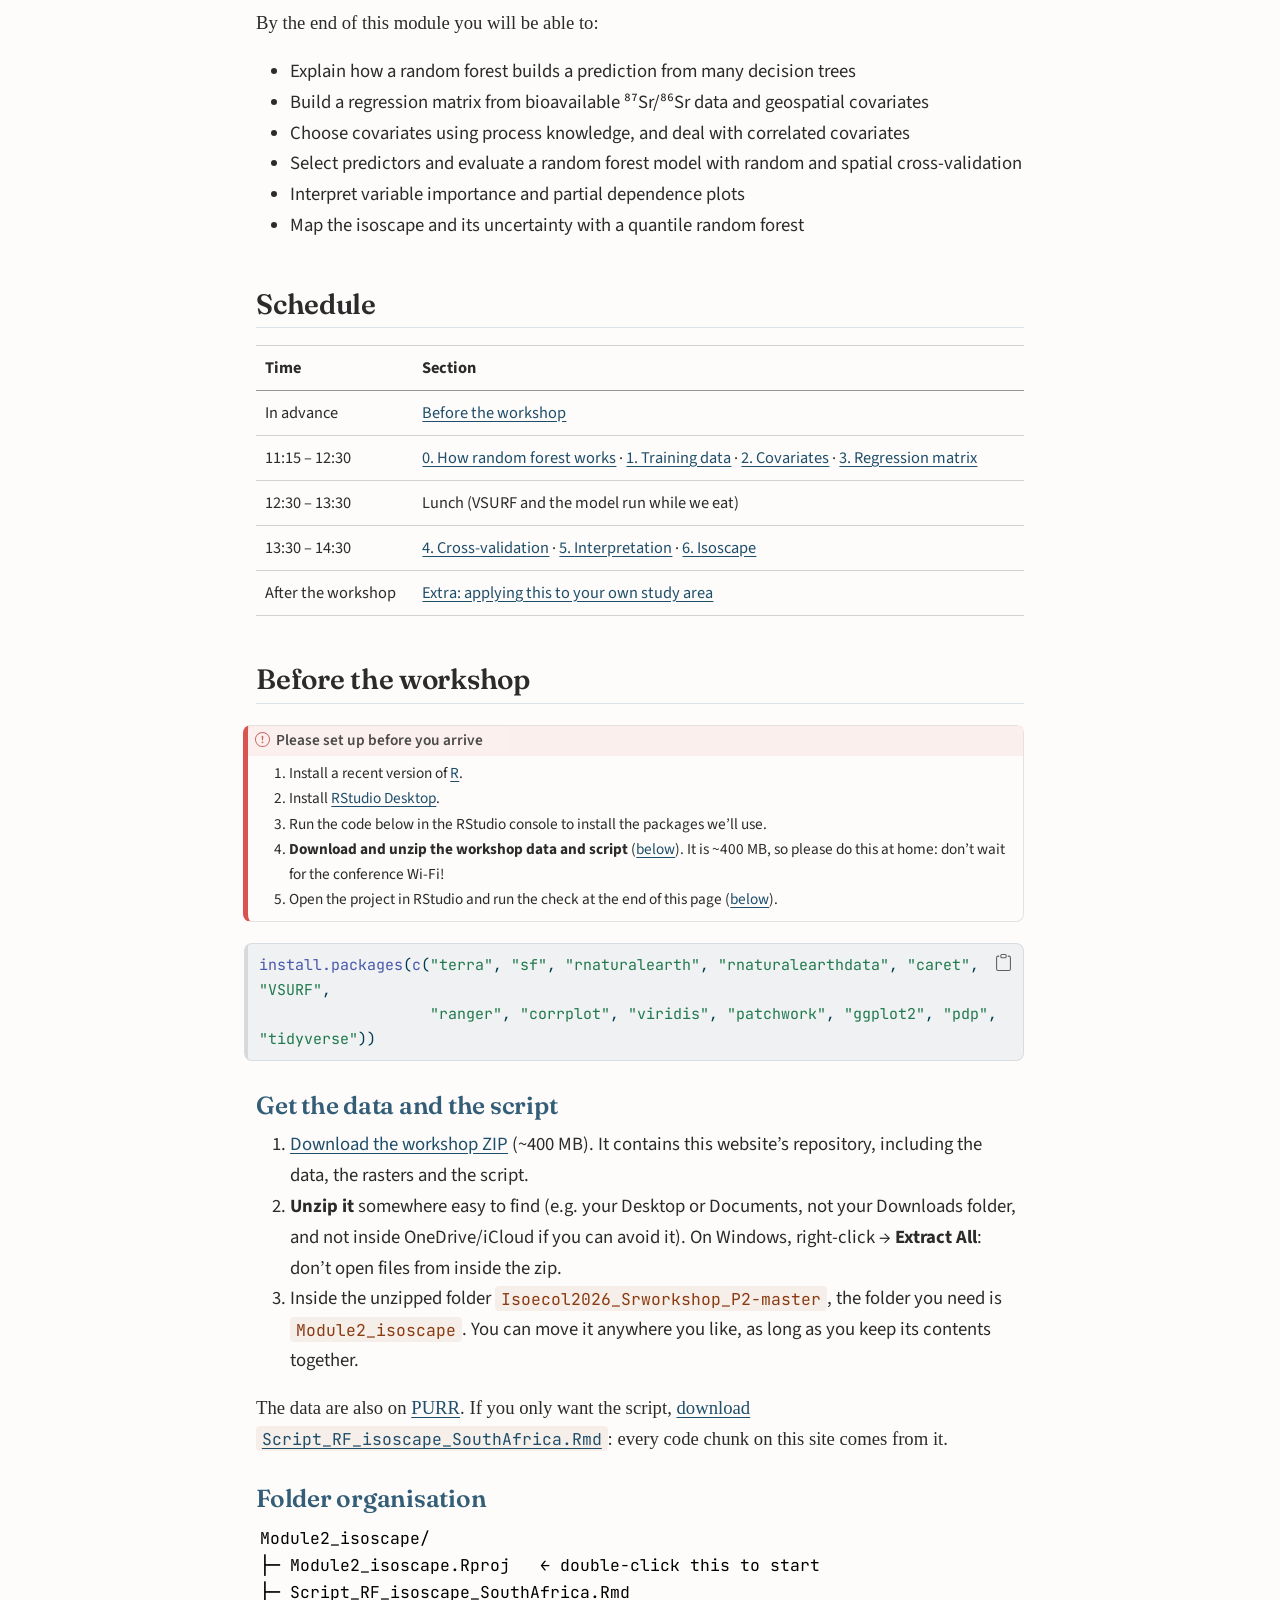
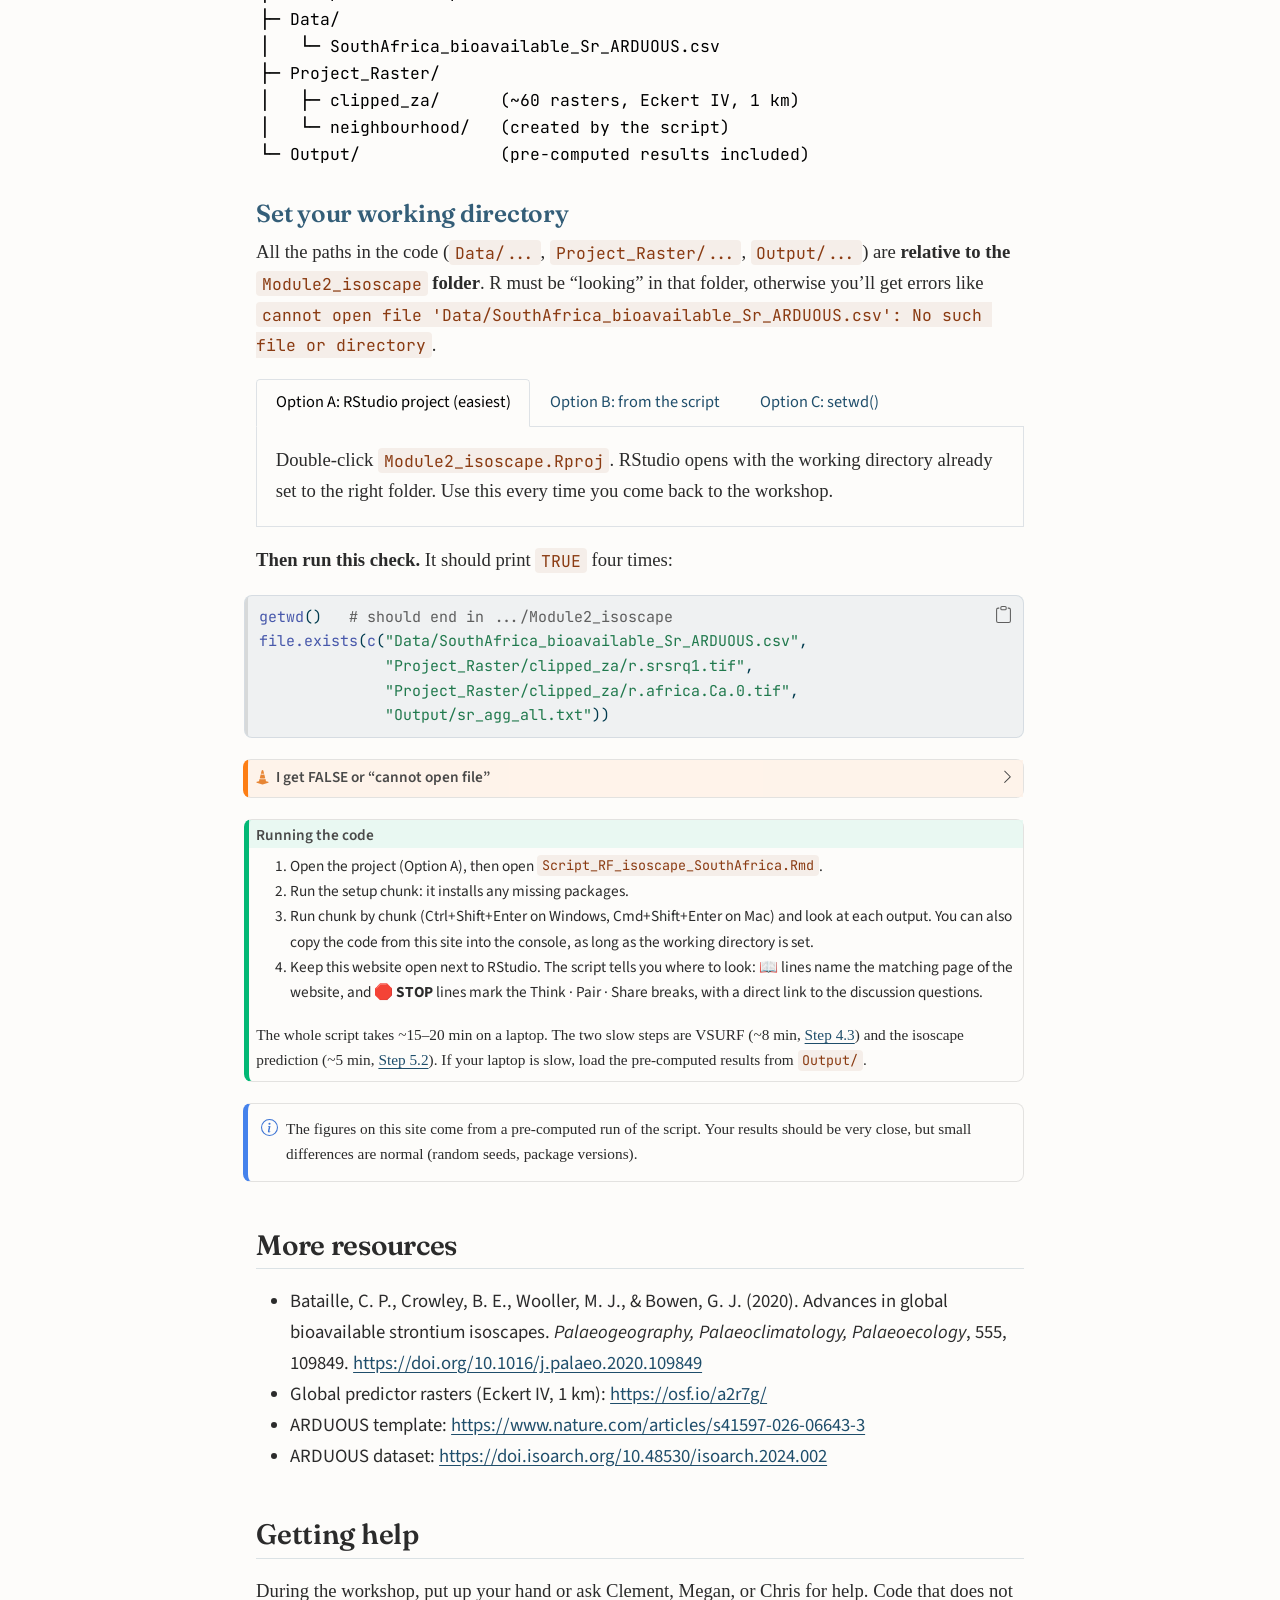
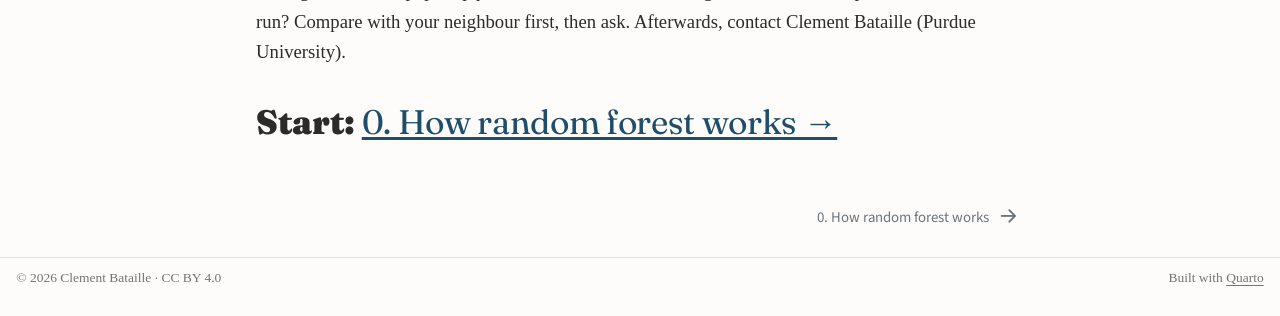
==== commit 7939bba2: "Add page 0: how random forest works Decision trees, their problems, bagging, random forest, the OOB " ====
--- a/docs/index.html
+++ b/docs/index.html
@@ -66,7 +66,7 @@
 <script src="site_libs/quarto-search/fuse.min.js"></script>
 <script src="site_libs/quarto-search/quarto-search.js"></script>
 <meta name="quarto:offset" content="./">
-<link href="./01-training-data.html" rel="next">
+<link href="./00-random-forest.html" rel="next">
 <script src="site_libs/quarto-html/quarto.js"></script>
 <script src="site_libs/quarto-html/popper.min.js"></script>
 <script src="site_libs/quarto-html/tippy.umd.min.js"></script>
@@ -194,6 +194,12 @@
       <ul id="quarto-sidebar-section-1" class="collapse list-unstyled sidebar-section depth1 ">  
           <li class="sidebar-item">
   <div class="sidebar-item-container"> 
+  <a href="./00-random-forest.html" class="sidebar-item-text sidebar-link">
+ <span class="menu-text">0. How random forest works</span></a>
+  </div>
+</li>
+          <li class="sidebar-item">
+  <div class="sidebar-item-container"> 
   <a href="./01-training-data.html" class="sidebar-item-text sidebar-link">
  <span class="menu-text">1. Training data</span></a>
   </div>
@@ -257,7 +263,7 @@
   </ul></li>
   <li><a href="#more-resources" id="toc-more-resources" class="nav-link" data-scroll-target="#more-resources">More resources</a></li>
   <li><a href="#getting-help" id="toc-getting-help" class="nav-link" data-scroll-target="#getting-help">Getting help</a></li>
-  <li><a href="#start-1.-training-data" id="toc-start-1.-training-data" class="nav-link" data-scroll-target="#start-1.-training-data"><strong>Start:</strong> 1. Training data →</a></li>
+  <li><a href="#start-0.-how-random-forest-works" id="toc-start-0.-how-random-forest-works" class="nav-link" data-scroll-target="#start-0.-how-random-forest-works"><strong>Start:</strong> 0. How random forest works →</a></li>
   </ul>
 </nav>
     </div>
@@ -325,6 +331,7 @@
 <h2 class="anchored" data-anchor-id="what-youll-learn">What you’ll learn</h2>
 <p>By the end of this module you will be able to:</p>
 <ul>
+<li>Explain how a random forest builds a prediction from many decision trees</li>
 <li>Build a regression matrix from bioavailable ⁸⁷Sr/⁸⁶Sr data and geospatial covariates</li>
 <li>Choose covariates using process knowledge, and deal with correlated covariates</li>
 <li>Select predictors and evaluate a random forest model with random and spatial cross-validation</li>
@@ -348,7 +355,7 @@
 </tr>
 <tr class="even">
 <td>11:15 – 12:30</td>
-<td><a href="./01-training-data.html">1. Training data</a> · <a href="./02-covariates.html">2. Covariates</a> · <a href="./03-regression-matrix.html">3. Regression matrix</a></td>
+<td><a href="./00-random-forest.html">0. How random forest works</a> · <a href="./01-training-data.html">1. Training data</a> · <a href="./02-covariates.html">2. Covariates</a> · <a href="./03-regression-matrix.html">3. Regression matrix</a></td>
 </tr>
 <tr class="odd">
 <td>12:30 – 13:30</td>
@@ -505,8 +512,8 @@
 <h2 class="anchored" data-anchor-id="getting-help">Getting help</h2>
 <p>During the workshop, put up your hand or ask Clement, Megan, or Chris for help. Code that does not run? Compare with your neighbour first, then ask. Afterwards, contact Clement Bataille (Purdue University).</p>
 </section>
-<section id="start-1.-training-data" class="level1">
-<h1><strong>Start:</strong> <a href="./01-training-data.html">1. Training data →</a></h1>
+<section id="start-0.-how-random-forest-works" class="level1">
+<h1><strong>Start:</strong> <a href="./00-random-forest.html">0. How random forest works →</a></h1>
 
 
 </section>
@@ -933,8 +940,8 @@
   <div class="nav-page nav-page-previous">
   </div>
   <div class="nav-page nav-page-next">
-      <a href="./01-training-data.html" class="pagination-link" aria-label="1. Training data">
-        <span class="nav-page-text">1. Training data</span> <i class="bi bi-arrow-right-short"></i>
+      <a href="./00-random-forest.html" class="pagination-link" aria-label="0. How random forest works">
+        <span class="nav-page-text">0. How random forest works</span> <i class="bi bi-arrow-right-short"></i>
       </a>
   </div>
 </nav>
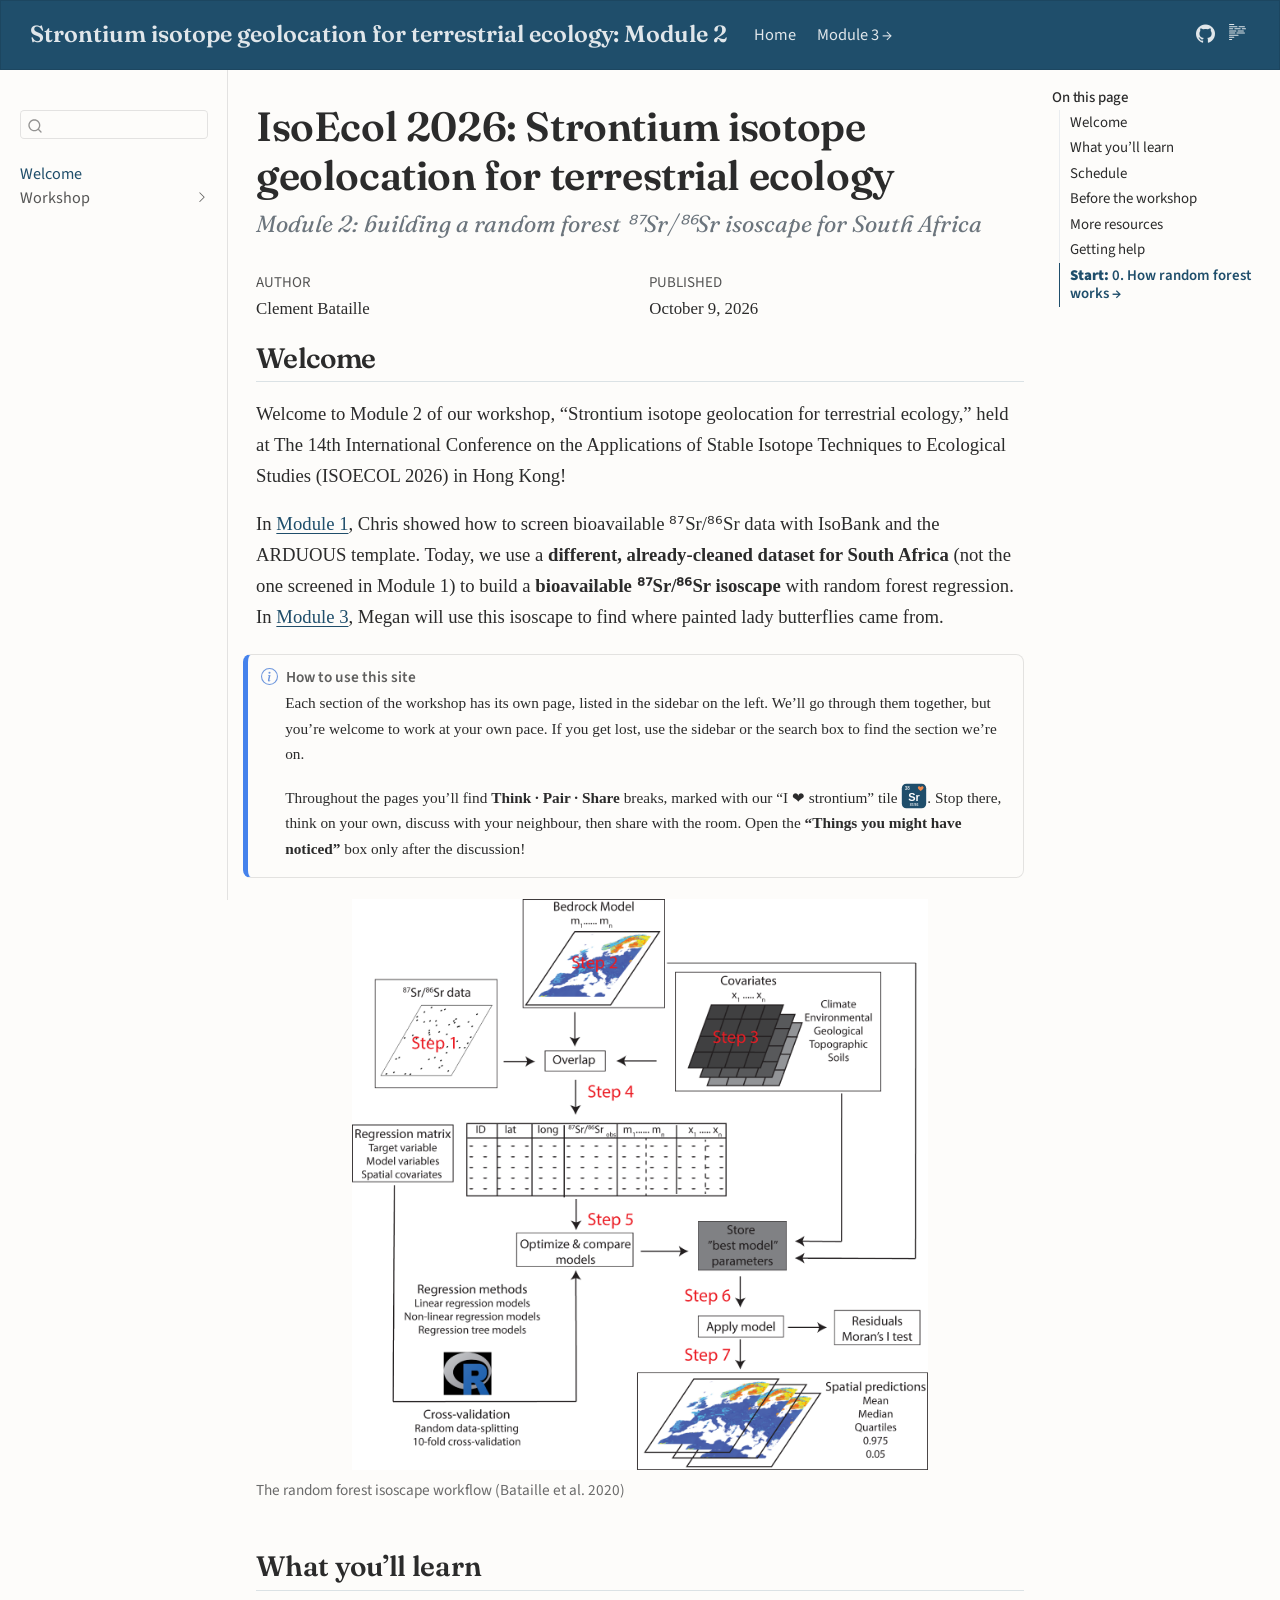
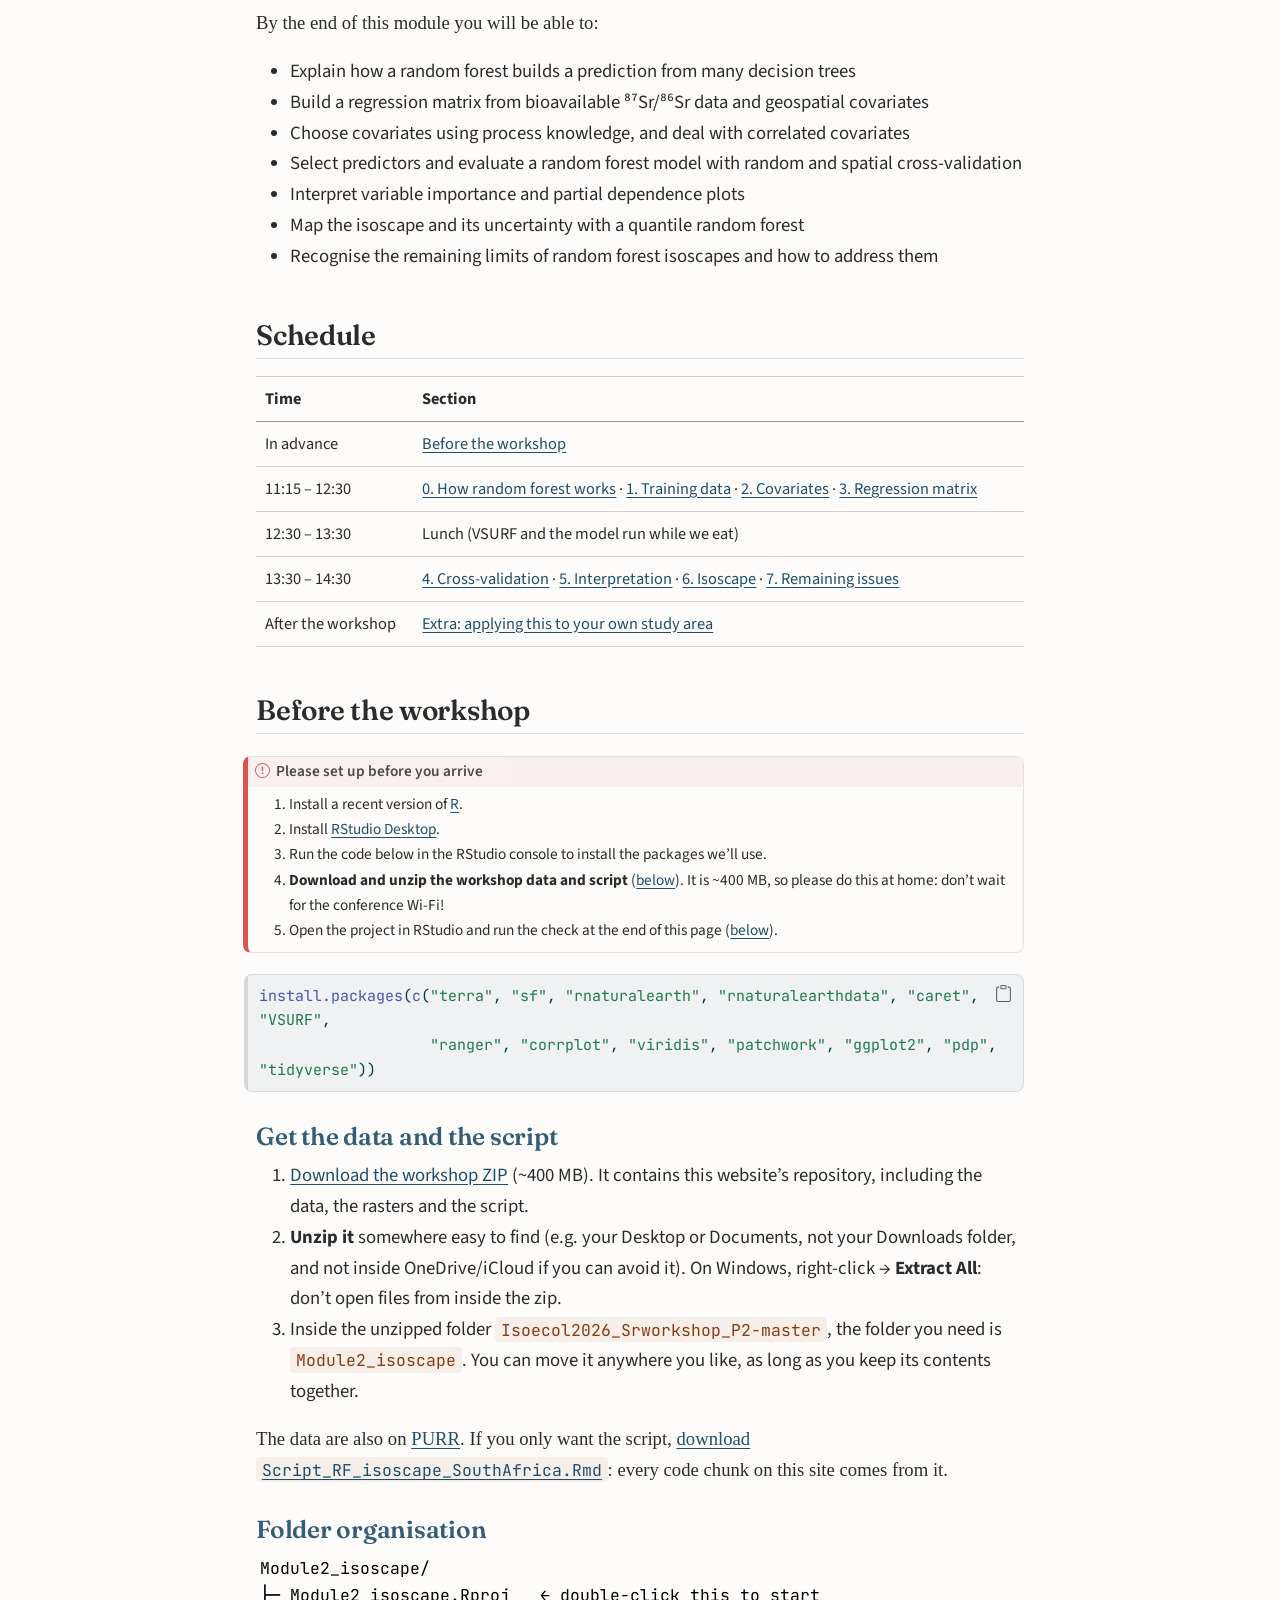
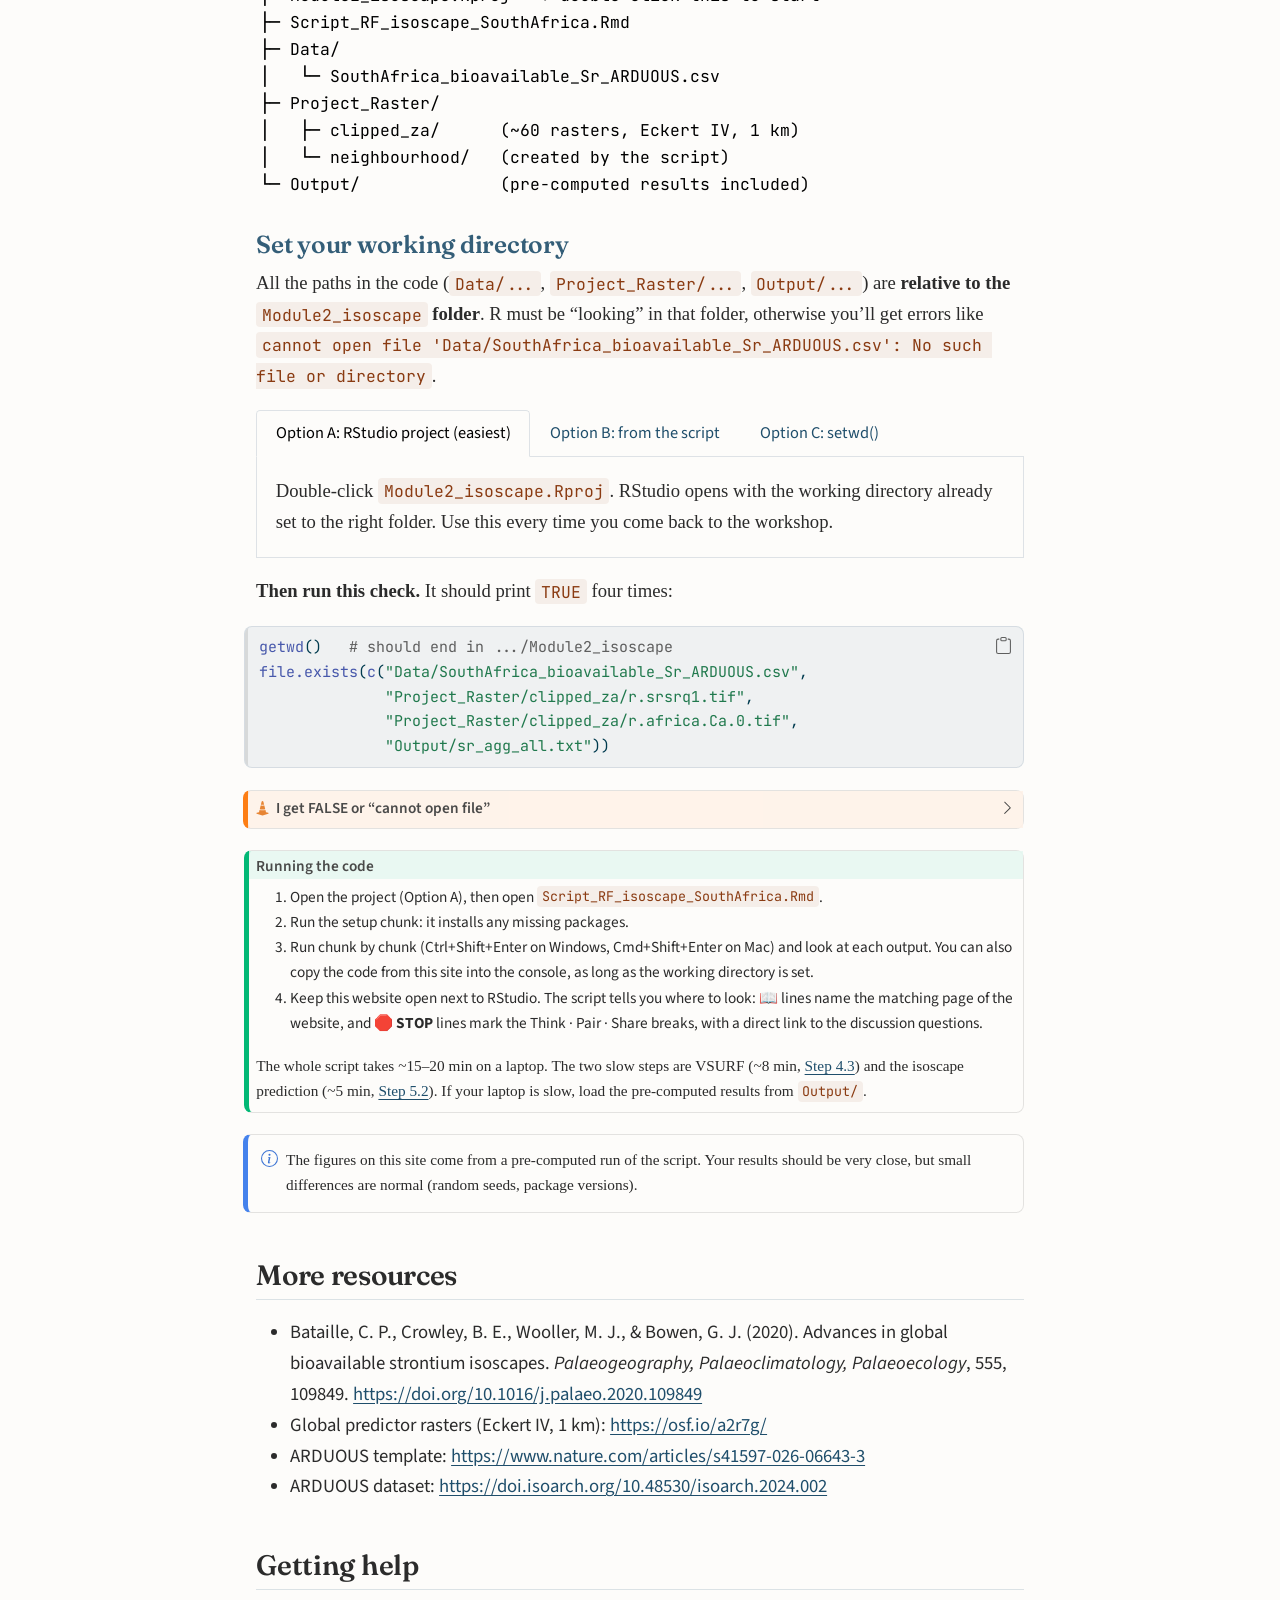
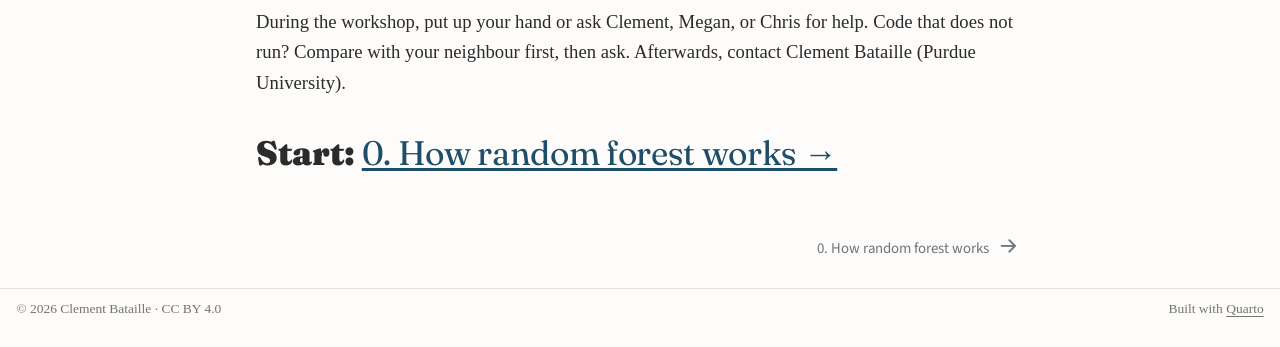
==== commit 574e2e93: "Add page 7: remaining issues and ways forward Scarce and unharmonised data (share in the ARDUOUS/Iso" ====
--- a/docs/index.html
+++ b/docs/index.html
@@ -240,6 +240,12 @@
  <span class="menu-text">6. Isoscape and uncertainty</span></a>
   </div>
 </li>
+          <li class="sidebar-item">
+  <div class="sidebar-item-container"> 
+  <a href="./07-remaining-issues.html" class="sidebar-item-text sidebar-link">
+ <span class="menu-text">7. Remaining issues and ways forward</span></a>
+  </div>
+</li>
       </ul>
   </li>
     </ul>
@@ -337,6 +343,7 @@
 <li>Select predictors and evaluate a random forest model with random and spatial cross-validation</li>
 <li>Interpret variable importance and partial dependence plots</li>
 <li>Map the isoscape and its uncertainty with a quantile random forest</li>
+<li>Recognise the remaining limits of random forest isoscapes and how to address them</li>
 </ul>
 </section>
 <section id="schedule" class="level2">
@@ -363,7 +370,7 @@
 </tr>
 <tr class="even">
 <td>13:30 – 14:30</td>
-<td><a href="./04-cross-validation.html">4. Cross-validation</a> · <a href="./05-interpretation.html">5. Interpretation</a> · <a href="./06-isoscape.html">6. Isoscape</a></td>
+<td><a href="./04-cross-validation.html">4. Cross-validation</a> · <a href="./05-interpretation.html">5. Interpretation</a> · <a href="./06-isoscape.html">6. Isoscape</a> · <a href="./07-remaining-issues.html">7. Remaining issues</a></td>
 </tr>
 <tr class="odd">
 <td>After the workshop</td>
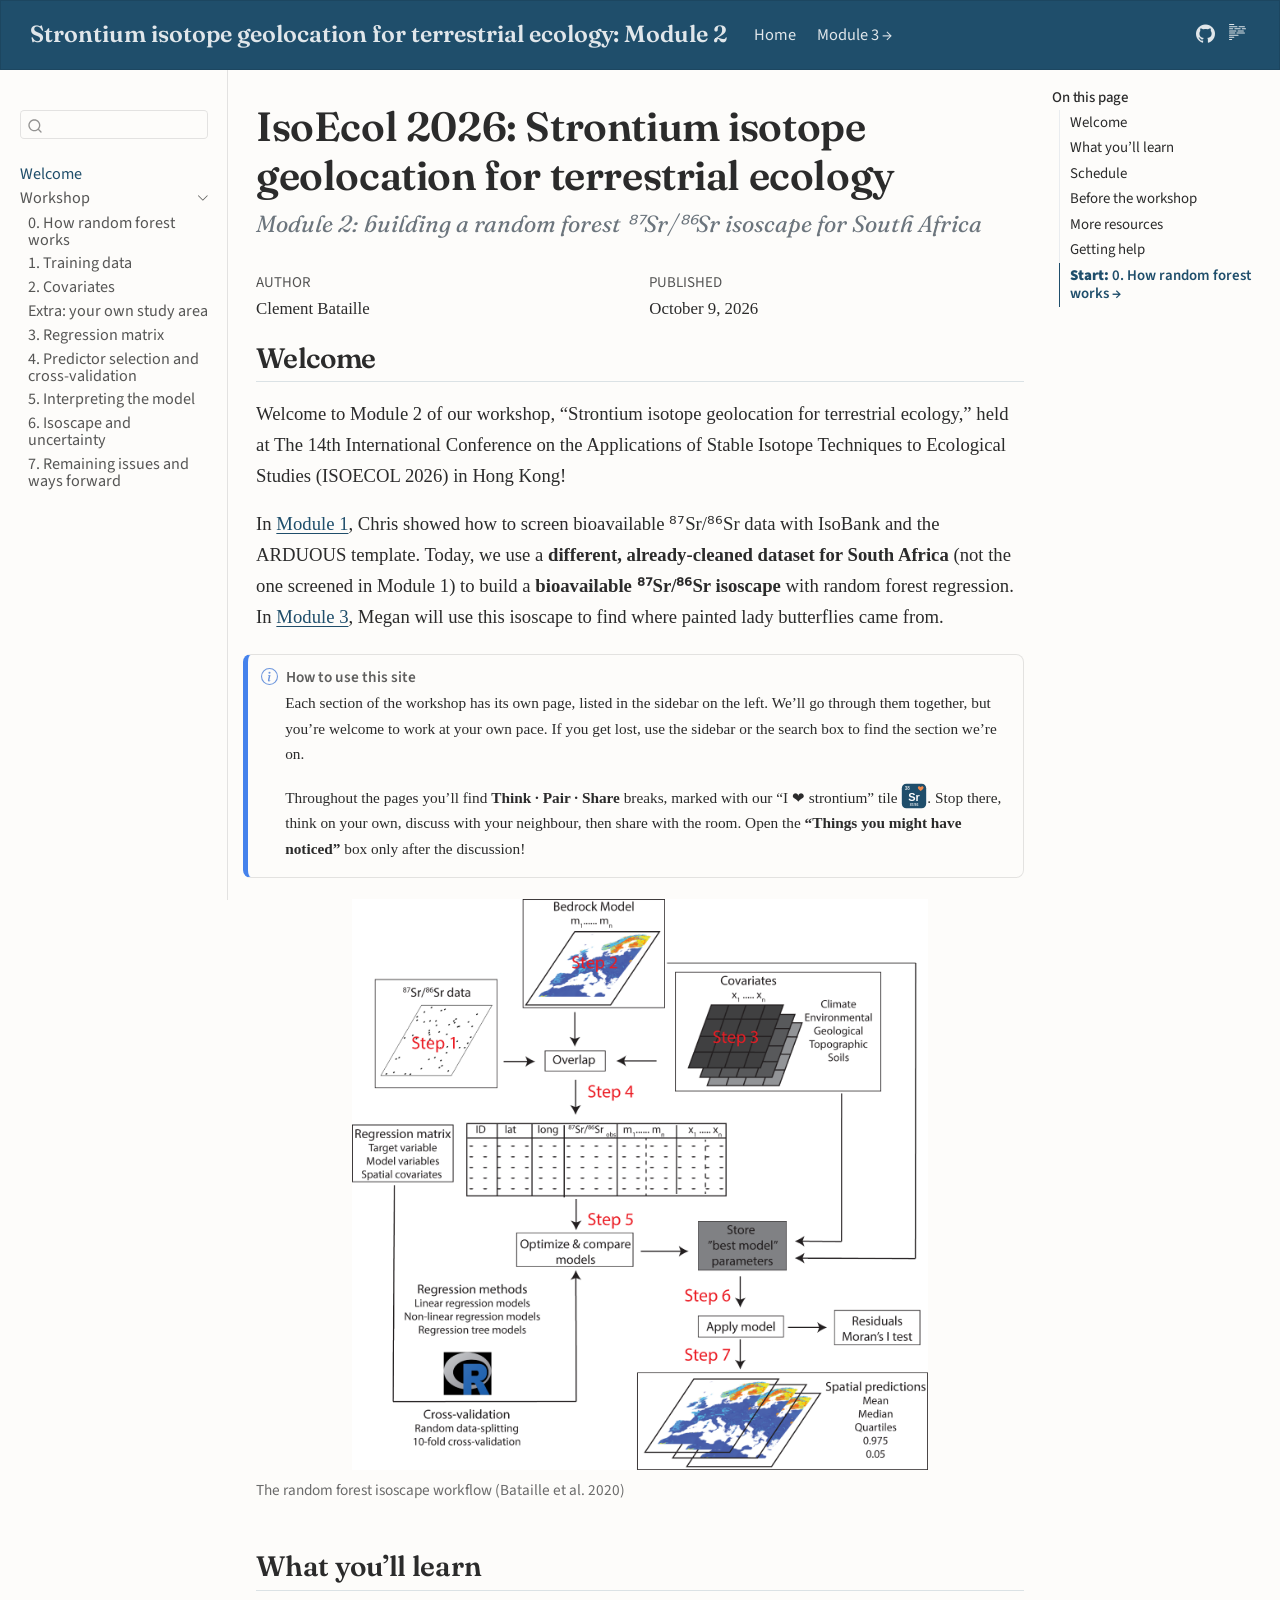
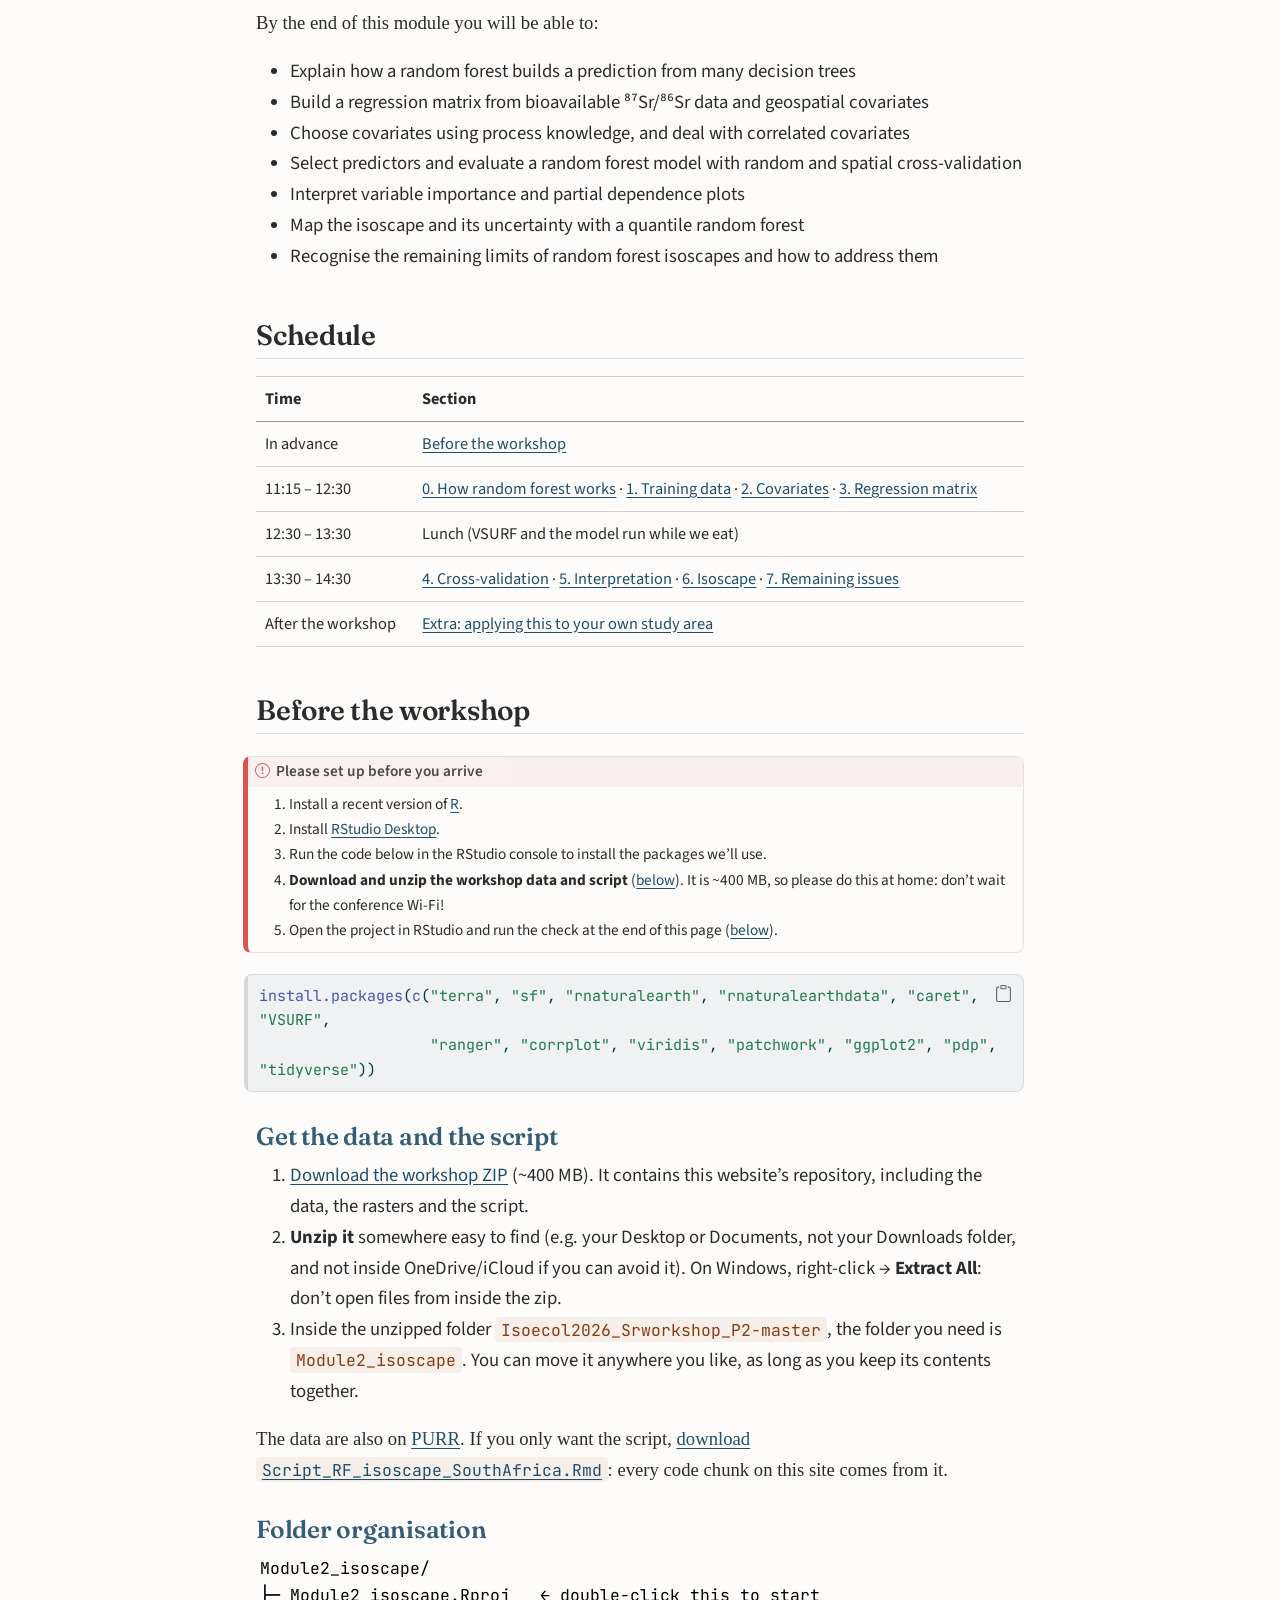
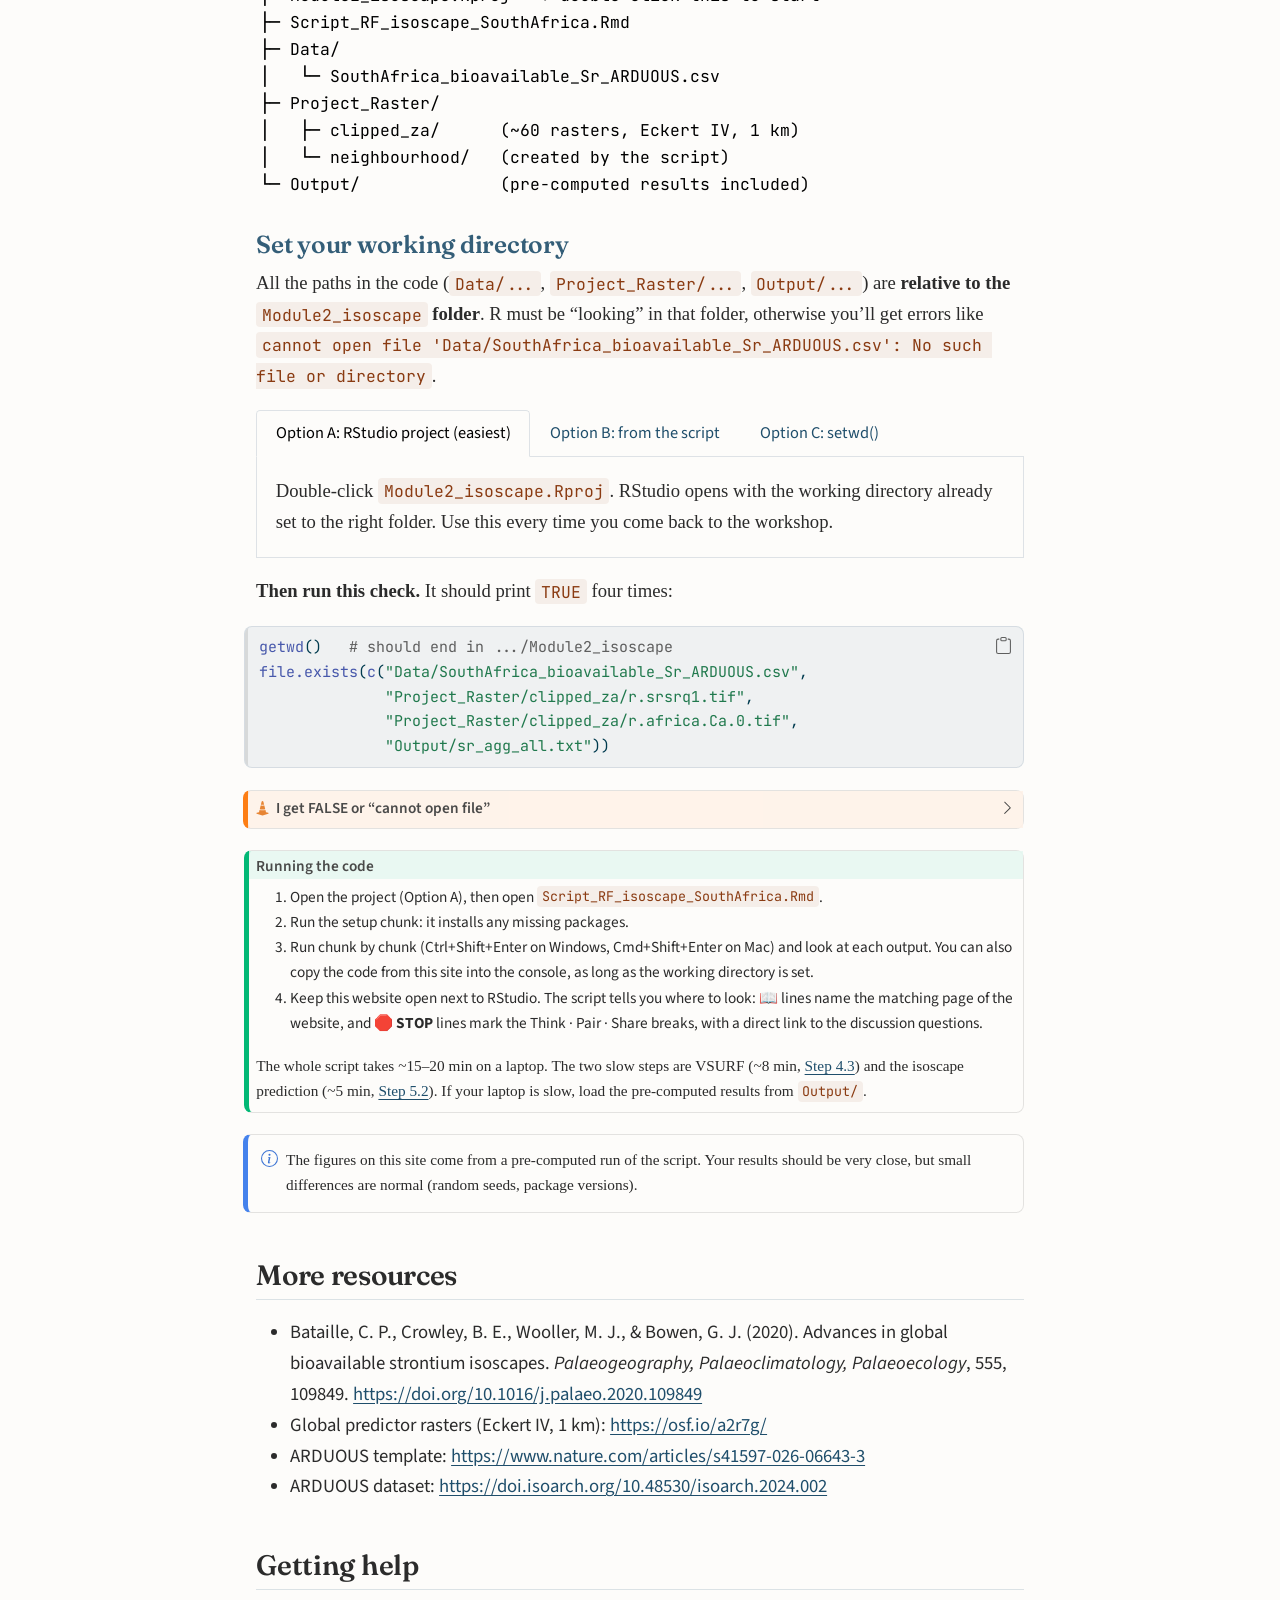
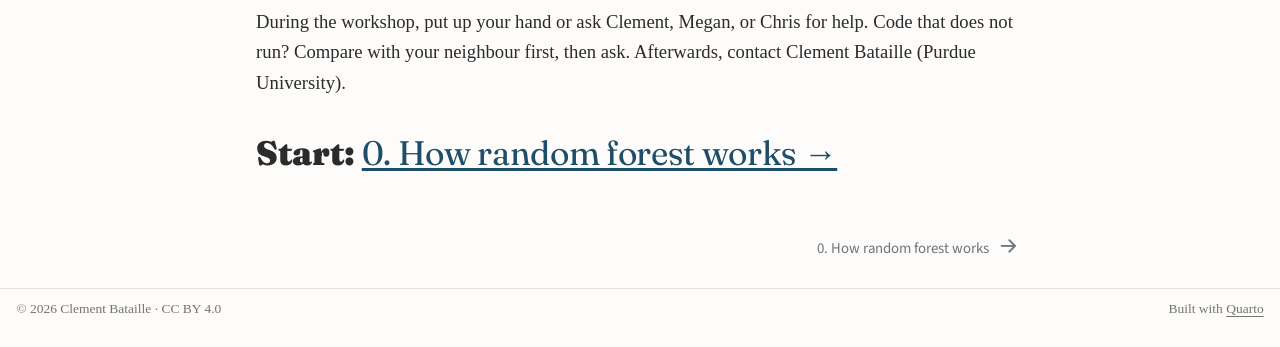
==== commit 2ceb3346: "Keep the Workshop section of the sidebar expanded on every page Co-Authored-By: Claude Opus 5.5 <nor" ====
--- a/docs/index.html
+++ b/docs/index.html
@@ -185,13 +185,13 @@
 </li>
         <li class="sidebar-item sidebar-item-section">
       <div class="sidebar-item-container"> 
-            <a class="sidebar-item-text sidebar-link text-start collapsed" data-bs-toggle="collapse" data-bs-target="#quarto-sidebar-section-1" role="navigation" aria-expanded="false">
+            <a class="sidebar-item-text sidebar-link text-start" data-bs-toggle="collapse" data-bs-target="#quarto-sidebar-section-1" role="navigation" aria-expanded="true">
  <span class="menu-text">Workshop</span></a>
-          <a class="sidebar-item-toggle text-start collapsed" data-bs-toggle="collapse" data-bs-target="#quarto-sidebar-section-1" role="navigation" aria-expanded="false" aria-label="Toggle section">
+          <a class="sidebar-item-toggle text-start" data-bs-toggle="collapse" data-bs-target="#quarto-sidebar-section-1" role="navigation" aria-expanded="true" aria-label="Toggle section">
             <i class="bi bi-chevron-right ms-2"></i>
           </a> 
       </div>
-      <ul id="quarto-sidebar-section-1" class="collapse list-unstyled sidebar-section depth1 ">  
+      <ul id="quarto-sidebar-section-1" class="collapse list-unstyled sidebar-section depth1 show">  
           <li class="sidebar-item">
   <div class="sidebar-item-container"> 
   <a href="./00-random-forest.html" class="sidebar-item-text sidebar-link">
